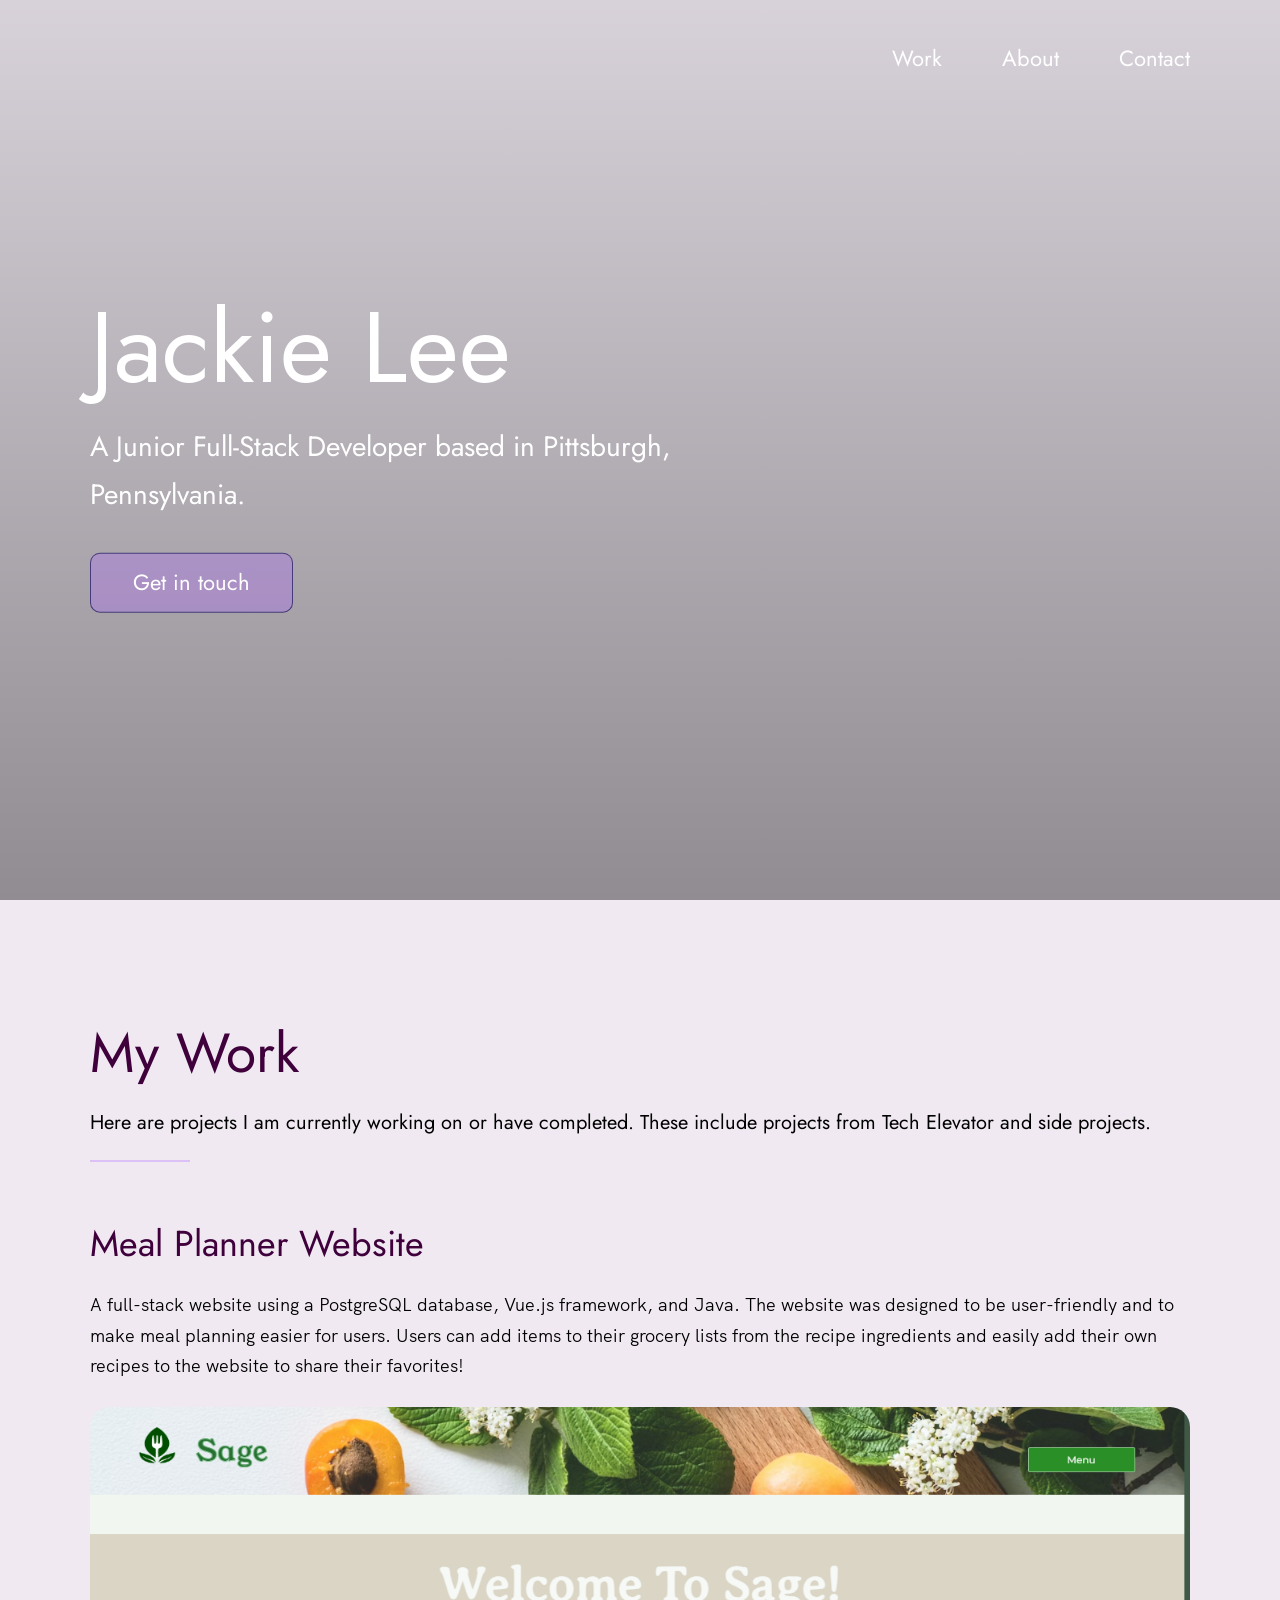
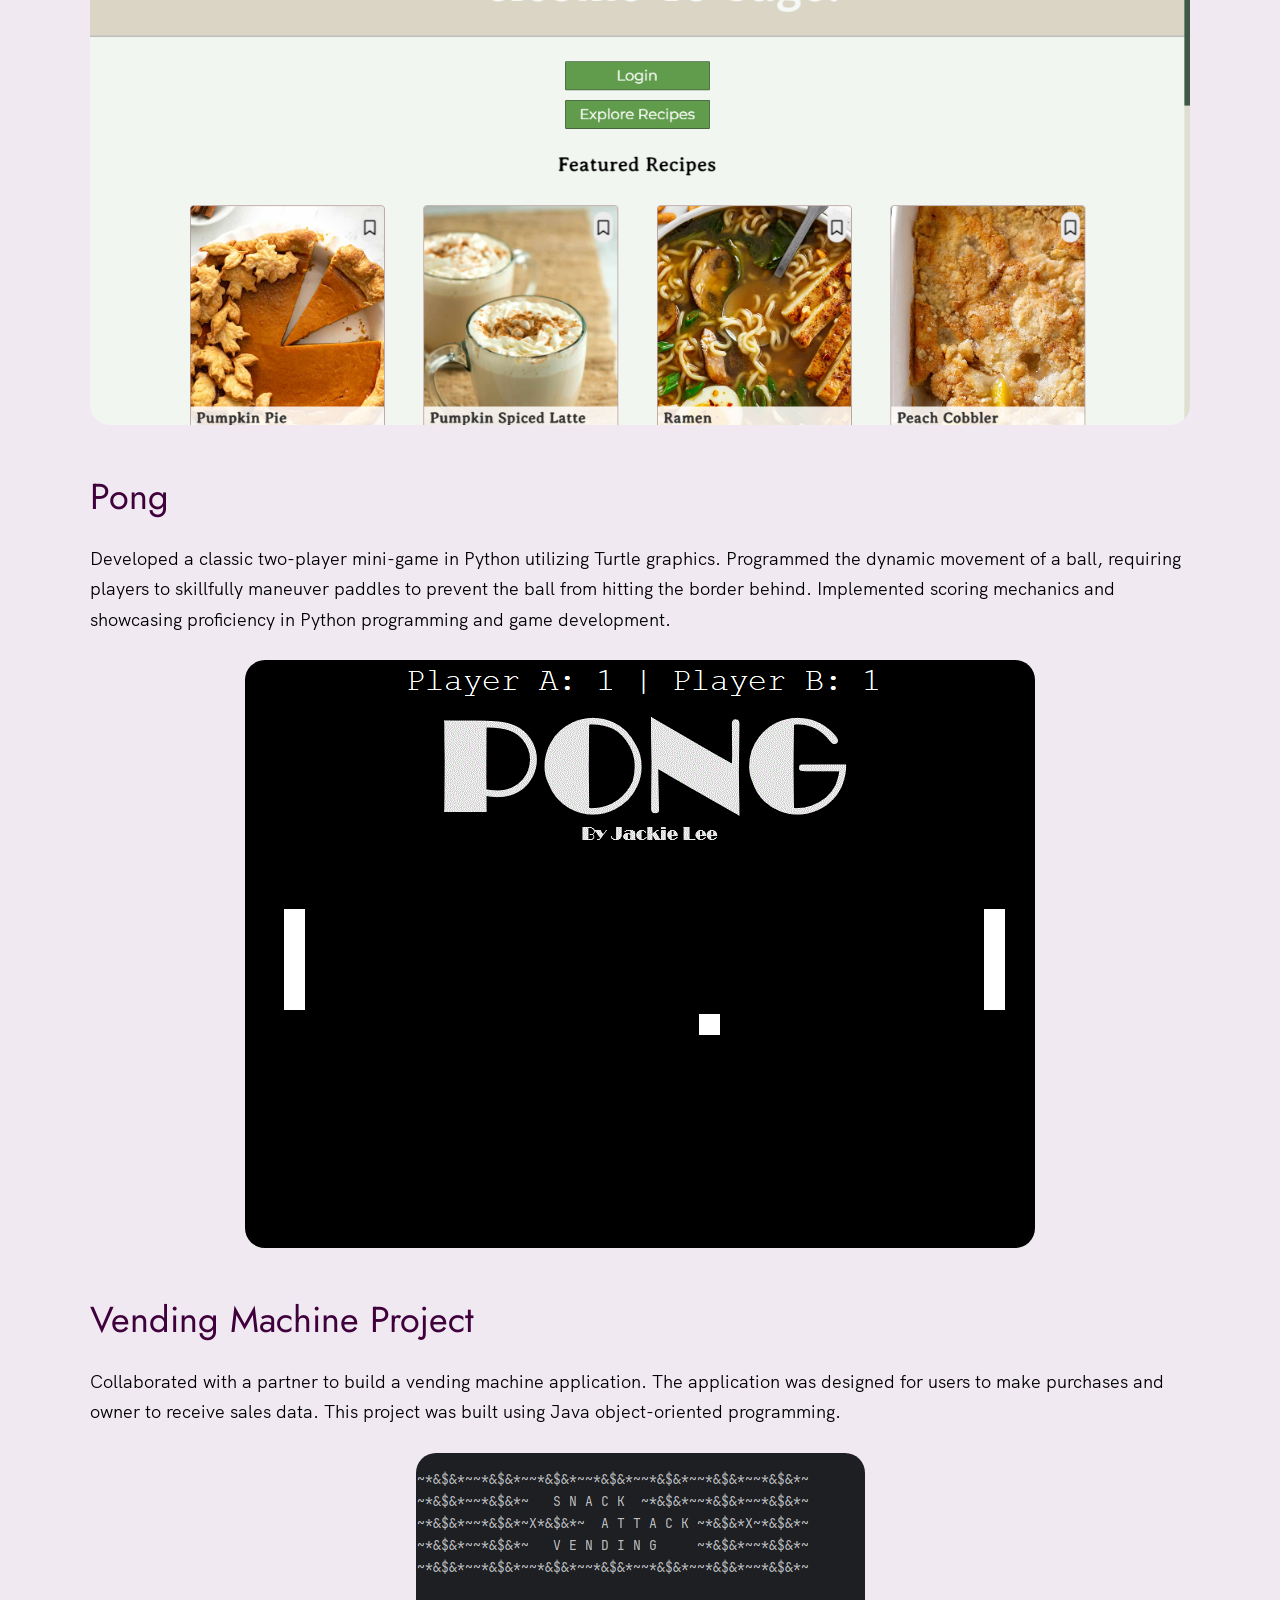
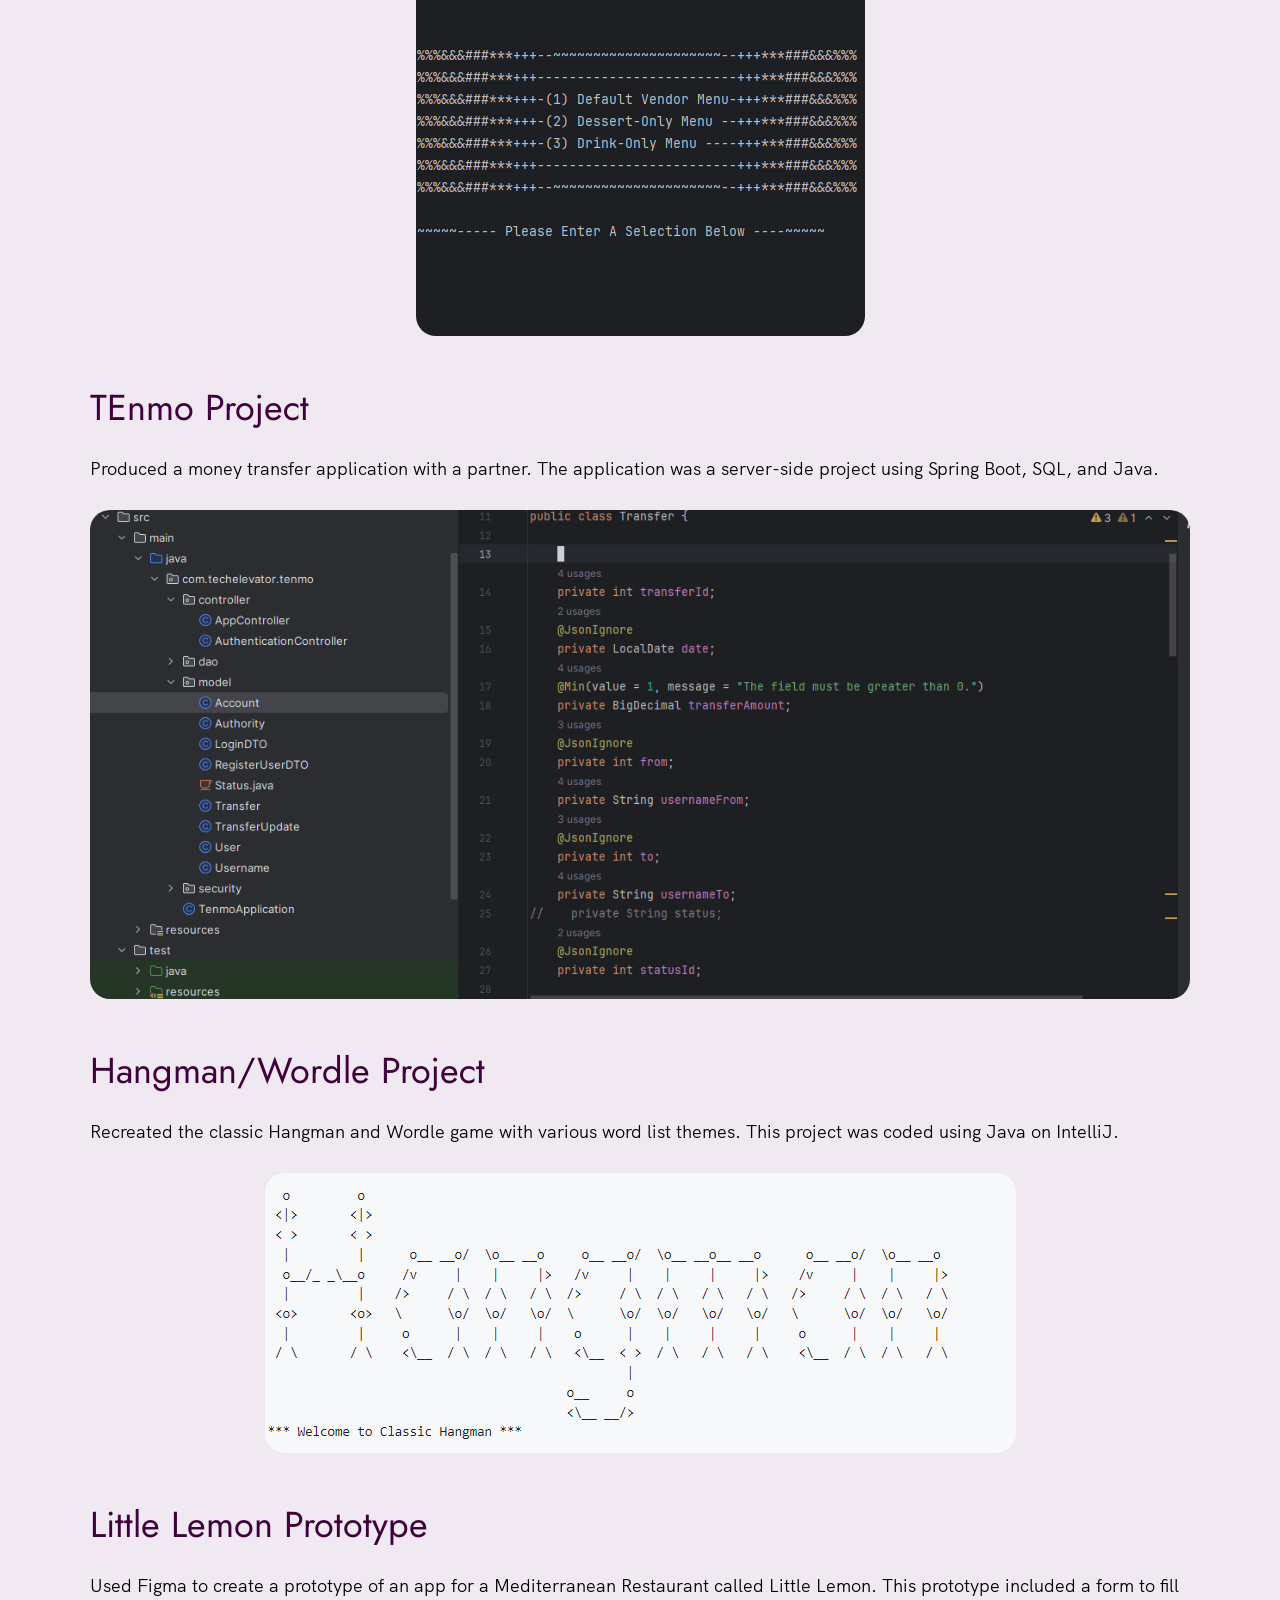
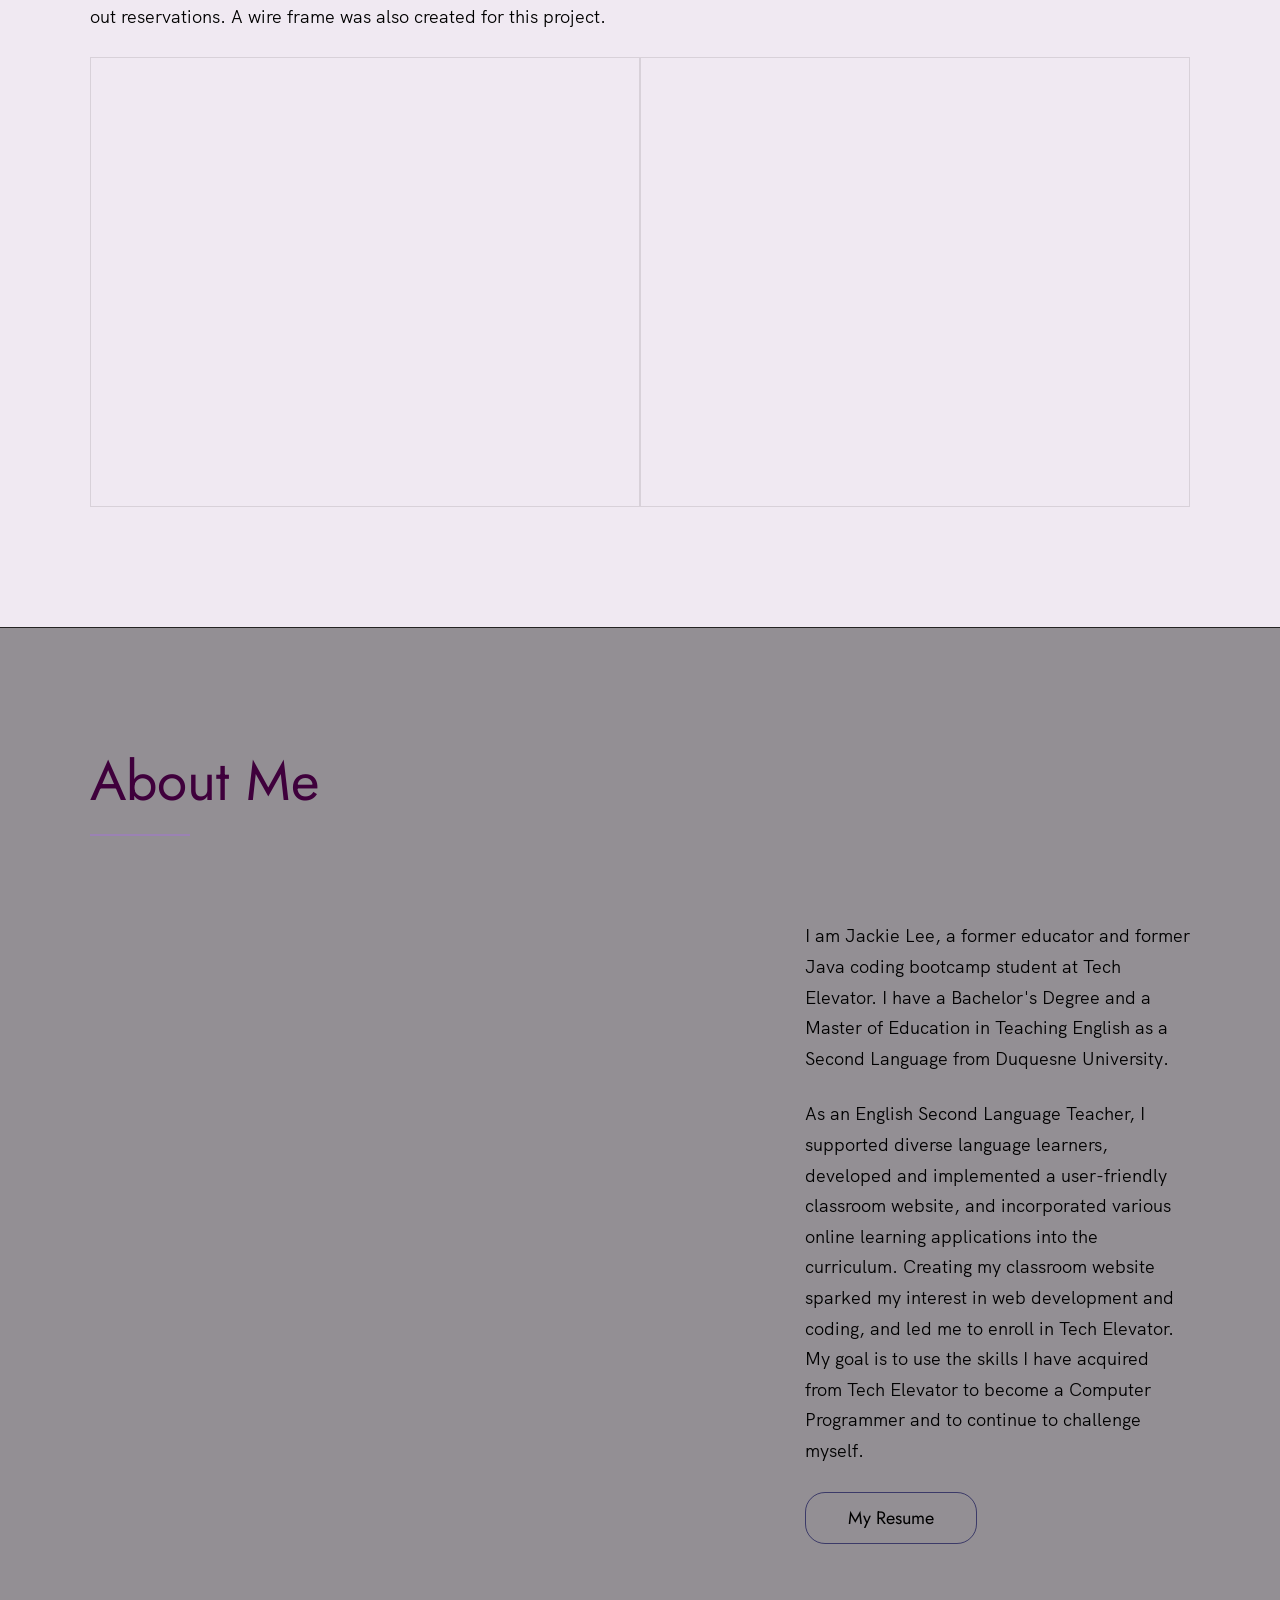
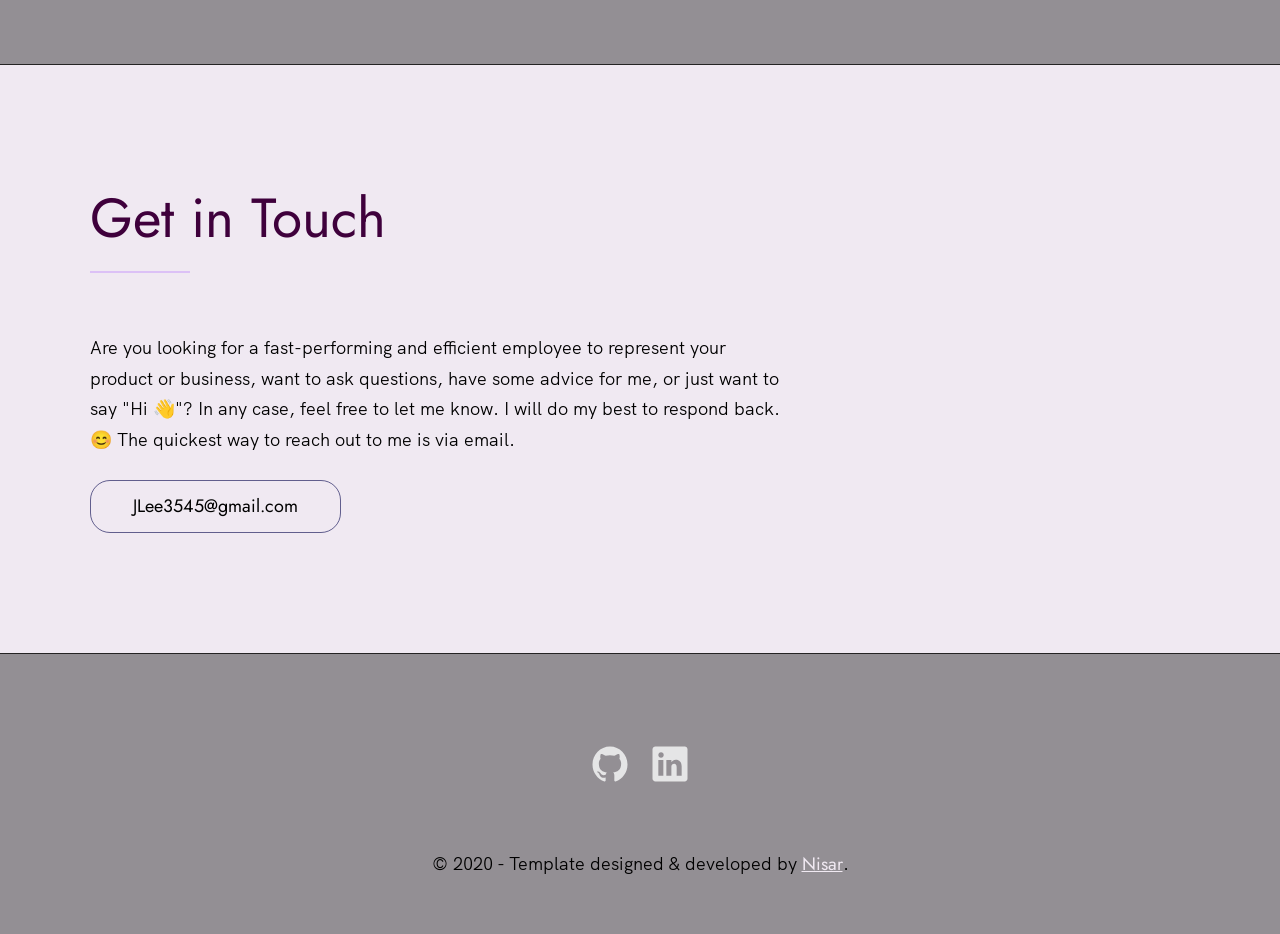
==== index.html @ 6a21248e "Pong" ====
<!DOCTYPE html>
<html lang="en">

<head>
  <meta charset="UTF-8" />
  <meta name="viewport" content="width=device-width, initial-scale=1.0" />
  <meta property="og:image"
    content="https://sdk.bitmoji.com/render/panel/e0c8b93f-c246-46e8-9db2-ec0cb01ec9eb-ed27c6a7-41d5-4418-a13e-ba83b38f0234-v1.png?transparent=1&palette=1">
  <link rel="shortcut icon" type="image/png" href="./images/Initials.png" />

  <!-- Put your site title here -->
  <title>
    Jackie Lee | A Junior Full-Stack Developer based in Pittsburgh, Pennsylvania.
  </title>

  <meta name="description" content="A Junior Full-Stack Developer based in Pittsburgh, Pennsylvania.">
  <!-- Add some coding keywords below, Ex: (React, CSS etc) -->
  <meta name="keywords"
    content="Jackie Lee, portfolio, Java, JavaScript, HTML, Vue.js, Pittsburgh, developer, computer, technology" />
  <link rel="stylesheet" href="index.css" />
</head>

<body>

  <!-- ***** Header ***** -->

  <header class="header" role="banner" id="top">
    <div class="row">
      <nav class="nav" role="navigation">
        <ul class="nav__items">
          <li class="nav__item"><a href="#work" class="nav__link">Work</a></li>
          <li class="nav__item"><a href="#about" class="nav__link">About</a></li>
          <li class="nav__item"><a href="#contact" class="nav__link">Contact</a></li>
        </ul>
      </nav>
    </div>
    <div class="header__text-box row">
      <div class="header__text">
        <div id="header_title">
          <h1 class="heading-primary">
            <!-- Replace the following name with your name -->
            <span class="fade-in-text">Jackie Lee</span>
          </h1>
          <!-- Put a small paragraph about yourself -->
          <p class="fade-in-text">A Junior Full-Stack Developer based in Pittsburgh, Pennsylvania.</p>
        </div>
        <a href="#contact" class="btn btn--pink">Get in touch</a>
      </div>
    </div>
  </header>

  <main role="main">

    <!-- ***** Work ***** -->

    <section class="work" id="work">
      <div class="row">
        <h2>My Work
          <p>
            Here are projects I am currently working on or have completed. These include projects from Tech
            Elevator and side projects.
          </p>
        </h2>
        <div class="work__boxes">

          <!-- Each div with the work__box class is a project. -->

          <div class="work__box" id="meal-planner">
            <div class="work__text">
              <h3>Meal Planner Website</h3>
              <p>
                A full-stack website using a PostgreSQL database, Vue.js framework, and Java.
                The website was designed to be user-friendly and to make meal planning easier for users.
                Users can add items to their grocery lists from the recipe ingredients and easily add their
                own recipes to the website to share their favorites!
              </p>
              <!-- <div class="work__links">
                  <a href="#" class="link__text">
                    Visit Site <span>&rarr;</span>
                  </a>
                  <a href="#">
                    <img src="./images/github.svg" class="work__code" title="View Source Code" alt="GitHub">
                  </a>
                </div> -->

            </div>
            <div class="image-container">
              <div class="work__image-box" class="sage_photo">
                <img src="./images/Sage-1.png" class="sage_photo" alt="meal-planner project" />
              </div>
            </div>
          </div>
        </div>

        <div class="work__box" id="pong">
          <div class="work__text">
            <h3>Pong</h3>
            <p>
              Developed a classic two-player mini-game in Python utilizing Turtle graphics. Programmed the dynamic
              movement of a ball, requiring players to skillfully maneuver paddles to prevent the ball from hitting the
              border behind. Implemented scoring mechanics and showcasing proficiency in
              Python programming and game development.
            </p>

          </div>
          <div class="image-container">
            <div class="work__image-box" class="sage_photo">
              <img src="./images/pong-screenshot.png" class="sage_photo" alt="Pong" />
            </div>
          </div>
        </div>


        <div class="work__box" id="vending-machine">
          <div class="work__text">
            <h3>Vending Machine Project</h3>
            <p>
              Collaborated with a partner to build a vending machine application. The application was designed for users
              to make purchases and owner to receive sales data. This project was built using Java object-oriented
              programming. </p>

          </div>
          <div class="image-container">
            <div class="work__image-box" class="sage_photo">
              <img src="./images/vending-machine.png" class="work__image" alt="Vending Machine Project" />
            </div>
          </div>
        </div>

      <div class="work__box" id="TEnmo-Project">
        <div class="work__text">
          <h3>TEnmo Project</h3>
          <p>
            Produced a money transfer application with a partner. The application was a server-side project using Spring
            Boot, SQL, and Java.
          </p>
          <div class="image-container">

            <div class="work__image-box">
              <img src="./images/TEnmo.png" class="work__image" alt="TEnmo Project" />
            </div>
          </div>
        </div>
      </div>

      <div class="work__box" id="Hangman">
        <div class="work__text">
          <h3>Hangman/Wordle Project</h3>
          <p>
            Recreated the classic Hangman and Wordle game with various word list themes. This project was coded using
            Java on IntelliJ.
          </p>
          <div class="image-container">

            <div class="work__image-box">
              <img src="./images/Hangman.png" class="work__image" alt="Hangman Project" />
            </div>
          </div>
        </div>
      </div>

      <div class="work__box" id="little-lemon">
        <div class="work__text">
          <h3>Little Lemon Prototype</h3>
          <p>
            Used Figma to create a prototype of an app for a Mediterranean Restaurant called Little Lemon. This
            prototype included a form to fill out reservations. A wire frame was also created for this project.
          </p>
          <div class="image-container">

            <div class="work__image-box">
              <iframe style="border: 1px solid rgba(0, 0, 0, 0.1);" width="800" height="450"
                src="https://www.figma.com/embed?embed_host=share&url=https%3A%2F%2Fwww.figma.com%2Fproto%2FXcoGEf6WFFrHFJfqYhT3RG%2FLittle-Lemon-Prototype%3Ftype%3Ddesign%26node-id%3D1-36%26t%3D1AQSb3zK8yfDzzbp-1%26scaling%3Dmin-zoom%26page-id%3D0%253A1%26starting-point-node-id%3D1%253A36%26mode%3Ddesign"
                allowfullscreen></iframe>
              <iframe style="border: 1px solid rgba(0, 0, 0, 0.1);" width="800" height="450"
                src="https://www.figma.com/embed?embed_host=share&url=https%3A%2F%2Fwww.figma.com%2Ffile%2FfppY8NVSY1HSNuaTfMOYJF%2FLittle-Lemon-Wireframe%3Ftype%3Ddesign%26node-id%3D0%253A1%26mode%3Ddev"
                allowfullscreen></iframe>
            </div>
          </div>
        </div>
      </div>
      </div>
      </div>
    </div>

    </section>

    <!-- ***** About ***** -->

    <section class="about" id="about">
      <div class="row">
        <div class="section-heading">
          <h2>About Me</h2>
        </div>
        <div class="about__content">
          <div class="about__text">
            <!-- Replace the below paragraph with info about yourself -->
            <p>
              I am Jackie Lee, a former educator and former Java coding bootcamp student at Tech Elevator. I have a
              Bachelor's Degree and a Master of Education in Teaching English as a Second Language from Duquesne
              University.
            </p>
            <p>
              As an English Second Language Teacher, I supported diverse language
              learners, developed and implemented a user-friendly classroom website, and incorporated various online
              learning applications into the curriculum. Creating my classroom website sparked my interest in web
              development and coding, and led me to enroll in Tech Elevator. My goal is to use the skills I have
              acquired from Tech Elevator to become a Computer Programmer and to continue to challenge myself.
            </p>
            <!-- Provide a link to your resume -->
            <a href="https://drive.google.com/file/d/1g-aBGvWfGR3Fz4k0Tg0cVRWsr4prFJ1f/view?usp=sharing" class="btn">My
              Resume</a>
          </div>

          <div class="about__photo-container">
            <!-- Add a nice photo of yourself -->
            <img class="about__photo" src="./images/jackie.jpg" alt="" />
          </div>
        </div>
      </div>
    </section>
  </main>

  <!-- ***** Contact ***** -->

  <section class="contact" id="contact">
    <div class="row">
      <h2>Get in Touch</h2>
      <div class="contact__info">
        <p>
          Are you looking for a fast-performing and efficient employee to
          represent your product or business, want to ask questions, have some advice for me,
          or just want to say "Hi 👋"? In any case, feel free to let me know. I
          will do my best to respond back. 😊 The quickest way to reach out to
          me is via email.
        </p>
        <!-- Replace the email with yours -->
        <a href="mailto:jlee@gmail.com" class="btn">JLee3545@gmail.com</a>
      </div>
    </div>
  </section>

  <!-- ***** Footer ***** -->

  <footer role="contentinfo" class="footer">
    <div class="row">
      <!-- Update the links to point to your accounts -->
      <ul class="footer__social-links">
        <li class="footer__social-link-item">
          <a href="https://github.com/jlee3545/" title="Link to Github Profile">
            <img src="./images/github.svg" class="footer__social-image" alt="Github">
          </a>
        </li>
        <li class="footer__social-link-item">
          <a href="https://www.linkedin.com/in/ja-chi-jackie-lee">
            <img src="./images/linkedin.svg" title="Link to Linkedin Profile" class="footer__social-image"
              alt="Linkedin">
          </a>
        </li>
      </ul>

      <!-- If you give me some credit by keeping the below paragraph, will be huge for me 😊 Thanks. -->
      <p>
        &copy; 2020 - Template designed & developed by <a href="https://nisar.dev" class="link">Nisar</a>.
      </p>
      <div class="footer__github-buttons">

      </div>
    </div>
  </footer>

  <a href="#top" class="back-to-top" title="Back to Top">
    <img src="./images/arrow-up.svg" alt="Back to Top" class="back-to-top__image" />
  </a>
  <script src="./index.js"></script>
</body>

</html>
---- index.css ----
/* --------------------------------------- */
/* ----- Basic Setup ----- */
/* --------------------------------------- */

@font-face {
    font-family: 'Hk Grotesk';
    font-style: normal;
    font-weight: 400;
    src: url('./fonts/HKGrotesk-Regular.woff') format('woff');
}

@font-face {
    font-family: 'Jost';
    font-style: normal;
    font-weight: 400;
    src: url('./fonts/Jost-Regular.ttf') format('woff');
}

* {
    margin: 0;
    padding: 0;
    box-sizing: inherit;
}

:root {
    --font-size-small: 1.8rem;
    --font-size-normal: 2.2rem;
    --font-size-medium: 2.8rem;
    --font-size-medium-1: 3.6rem;
    --font-size-large: 5.5rem;
    --font-size-huge: 7.5rem;
    --font-stack: 'Hk Grotesk', sans-serif;

    --line-height-normal: 1.7;
    --line-height-small: 1.2;

    --black: #000;
    --pink: #ff3258;
    --white: #f0e9f2;
    --white-1: #e5e5e6da;
    --purple: rgba(172, 100, 255, 0.301);
    --blue: rgba(0, 0, 75, 0.596);
    --darkPurple:  rgb(63, 0, 60);


    --container-max-width: 1180px;
    --container-normal-width: 800px;
    --container-medium-width: 700px;
    --container-small-width: 500px;

    --gutter-huge: 12rem;
    --gutter-medium: 6rem;
    --gutter-normal: 3rem;
    --gutter-small-1: 2.5rem;
    --gutter-small: 2rem;

    --border-light: 1px solid rgb(36, 35, 35);
}

html {
    font-size: 62.5%; /* (16/10)*100 = 62.5% => 1rem = 10px */
    box-sizing: border-box;
    scroll-behavior: smooth;
}

@media(max-width: 1000px) {
    html {
        font-size: 52%;
    }
}

body {
    font-size: var(--font-size-small);
    font-family: var(--font-stack);
    font-weight: 400;
    color: var(--black-1);
    line-height: var(--line-height-normal);
    background: var(--white);
    overflow-x: hidden;
}

.row {
    max-width: var(--container-max-width);
    margin: 0 auto;
}

@media(max-width: 1340px) {
    .row {
        max-width: 1100px;
    }
}

@media(max-width: 1240px) {
    .row {
        padding: 0 var(--gutter-medium);
    }
}

@media(max-width: 600px) {
    .row {
        padding: 0 var(--gutter-normal);
    }

}

@media(max-width: 600px) {
    .row {
        padding: 0 var(--gutter-small);
    }
}

section {
    padding: var(--gutter-huge) 0;
    border-bottom: var(--border-light);
}

img {
    object-fit: contain;
    max-width: 100%;
    border:#000;
    border-width: 2rem;
}

/* --------------------------------------- */
/* ----- Headlines and Paragraphs ----- */
/* --------------------------------------- */

h1,
h2,
h3 {
    font-family: 'Jost', sans-serif;
    font-weight: 400;
    line-height: var(--line-height-small);
    color: var(--darkPurple);
}

.heading-primary.fade-in-text {
    font-family: Arial;
    font-size: 150px;
    animation: fadeIn 5s;
  } {
    line-height: 1;
    font-size: var(--font-size-huge);
    font-weight: 400;
}

@media(max-width: 900px) {
    .heading-primary {
        font-size: 6.5rem;
    }
}

h2 {
    font-size: var(--font-size-large);
    margin-bottom: var(--gutter-medium);
}

h2::after {
    content: '';
    display: block;
    height: 2px;
    width: 10rem;
    background: var(--purple);
    margin: var(--gutter-small) 0;
}

h3 {
    font-size: var(--font-size-medium-1);
    margin-bottom: var(--gutter-small);
}

@media(max-width: 500px) {
    .heading-primary {
        font-size: var(--font-size-large);
    }

    h2 {
        font-size: var(--font-size-medium-1);
    }

    h3 {
        font-size: var(--font-size-medium);
    }

    img{
        margin-left:0px;
    }
}

p {
    margin: var(--gutter-small-1) 0;
}

@media(max-width: 900px) {
    p {
        max-width: var(--container-small-width);
    }
}



/* --------------------------------------- */
/* ----- Buttons and Links ----- */
/* --------------------------------------- */

a {
    color: var(--white);
    font-weight: 400;
    font-family: 'Jost', sans-serif;
    transition: all .2s;
    outline: 2px solid transparent;
}

::-moz-focus-inner {
    border: 0;
}

button:focus,
a:focus {
    outline: 2px solid var(--blue);
}

body:not(.user-is-tabbing) button:focus,
body:not(.user-is-tabbing) a:focus {
    outline: none;
}

.link:hover {
    color: var(--purple);
}

.btn {
    position: relative;
    display: inline-block;
    padding: 1rem 4.2rem;
    text-decoration: none;
    color: inherit;
    border: 1px solid  var(--blue);
    font-weight: 400;
    border-radius: 2rem;

}

.btn:focus {
    outline: none;
}

.btn::after {
    content: '';
    display: block;
    position: absolute;
    top: 0;
    left: 0;
    right: 100%;
    background: var(--purple);
    height: 100%;
    z-index: -1;
    transition: all 0.2s cubic-bezier(1, 0.68, 0.16, 0.9);
}

.btn:hover::after,
.btn:focus::after {
    right: 0;
    background: var(--purple);
    border-radius: 2rem;

}

.btn--pink {
    background: var(--purple);
    transition: all 0.2s;
    border-radius: 1rem;
}

.btn--pink::after {
    display: none;
}

.btn--pink:hover,
.btn--pink:focus {
    background: purple;
}

.link__text {
    position: relative;
    display: inline-block;
    padding: .6rem;
    color: inherit;
    text-decoration: none;
    border-bottom: 1px solid var(--purple);
}

.link__text::after {
    content: '';
    display: block;
    position: absolute;
    top: 0;
    left: 0;
    right: 100%;
    background: var(--white);
    height: 100%;
    z-index: -1;
    transition: all 0.2s cubic-bezier(1, 0.68, 0.16, 0.9);
}

.link__text:focus {
    outline: none;
}

.link__text:hover::after,
.link__text:focus:after {
    right: 0;
    background: var(--purple);
}

.link__text span {
    padding-left: 1rem;
    font-family: sans-serif;
}

/* ----- Back to Top ----- */

.back-to-top {
    position: fixed;
    bottom: 4rem;
    right: 4rem;
    display: flex;
    justify-content: center;
    align-items: center;
    height: 5.5rem;
    width: 5.5rem;
    background-color: var(--purple);
    border-radius: 50%;
    z-index: 10;
    visibility: hidden;
    transition: all .4s;
}

.back-to-top__image {
    height: 70%;
}

@media(max-width: 900px) {
    .back-to-top {
        right: 2rem;
    }
}

@media(max-width: 500px) {
    .back-to-top {
        right: 1rem;
    }
}

/* --------------------------------------- */
/* ----- Navigation ----- */
/* --------------------------------------- */

.nav {
    display: flex;
    justify-content: flex-end;
    padding: var(--gutter-normal) 0;
}

.nav__items {
    display: flex;
    list-style: none;
}

.nav__item:not(:last-child) {
    margin-right: var(--gutter-medium);
}

@media(max-width: 500px) {
    .nav {
        justify-content: center;
    }
}

@media(max-width: 400px) {
    .nav__item:not(:last-child) {
        margin-right: var(--gutter-normal);
    }
}

@media(max-width: 300px) {
    .nav {
        font-size: var(--font-size-small);
    }
}

.nav__link {
    position: relative;
    display: inline-block;
    padding: 1rem 0;
    text-decoration: none;
    color: white;
    transition: all .2s;
}

.nav__link::after {
    content: '';
    position: absolute;
    bottom: 0;
    left: 0;
    right: 100%;
    display: inline-block;
    height: 1rem;
    background: var(--white);
    transition: all 0.25s cubic-bezier(1, 0.68, 0.16, 0.9);
}

.nav__link:hover {
    color: var(--purple);
}

.nav__link:hover::after {
    right: 0;
    height: 2px;
    background: var(--purple);
}

/* --------------------------------------- */
/* ----- Header ----- */
/* --------------------------------------- */

.header {
    background: linear-gradient(rgba(0,0,0, .1), rgba(0,0,0, .4)), 
        url('./images/auroran-lights.jpg');
    height: 100vh;
    background-size: cover;
    background-position: center;
    background-attachment: fixed;
    font-size: var(--font-size-normal);
}

.header__text {
    position: absolute;
    top: 50%;
    transform: translateY(-50%);
    color: white;
}

#header_title span{
    color:white;
    opacity: 100%;
}



.header__text p {
    margin: 1.5rem 0 3.5rem;
    max-width: var(--container-medium-width);
    font-family: 'Jost', sans-serif;
    font-size: var(--font-size-medium);
}

h2 p{
    font-size: 2rem;
    color:var(--black)
}
@media(max-width: 500px) {
    .header {
        text-align: center;
    }

    .header__text p {
        transform: scale(.8);
    }
}

/* --------------------------------------- */
/* ----- Work ----- */
/* --------------------------------------- */

.work__box div {
    /* display: flex;
    align-items: center; */
    width: 100%;
}

@media(max-width: 900px) {
    .work__box {
        align-items: initial;
        flex-direction: column-reverse;
    }
}

.work__box:not(:last-child) {
    margin-bottom: 5rem;
}

@media(max-width: 500px) {
    .work__box:not(:last-child) {
        margin-bottom: 20rem;
    }
}

.work__links {
    display: flex;
    align-items: center;
    margin-bottom: 1rem;
}

.work__text {
    flex: 0 0;
}

.work__text p{
    width: 100%;
}


.work__list {
    /* list-style-type: square; */
    list-style-position: inside;
    margin-bottom: var(--gutter-normal);
}

.work__code {
    display: block;
    height: 3rem;
    margin-left: var(--gutter-normal);
    transition: all .3s;
}

.work__code:hover {
    transform: scale(1.2);
}

.work__image-box {
    margin:2rem;
    display: flex;
    justify-content: center;
    margin-left:0px;
}

.work__image-box img{
    border-radius: 2rem;
    margin: 0px;
    margin-left:0px;
}

@media(min-width: 901px) {
    .work__image-box {
        flex: 1;
        margin: 0 0 0 0;
    }
}

@media(max-width: 900px) {
    .work__code {
        height: 4rem;
    }
}

/* --------------------------------------- */
/* ----- Clients ----- */
/* --------------------------------------- */

.client__logos {
    display: flex;
    justify-content: space-between;
    filter: invert(100%) grayscale(100%) opacity(.8);
}

.client__logo {
    height: 6.5rem;
    max-width: 18rem;
}

@media(max-width: 1240px) {
    .client__logos {
        overflow-x: scroll;
        padding: var(--gutter-normal);
    }

    .client__logo:not(:last-of-type) {
        margin-right: var(--gutter-medium);
    }
}

/* --------------------------------------- */
/* ----- About ----- */
/* --------------------------------------- */

.about{
    background-color: #00000063;;
}

.about__content {
    display: flex;
    flex-direction: row-reverse;
    align-items: center;
}

@media(max-width: 900px) {
    .about__content {
        flex-direction: column-reverse;
        align-items: initial;
    }
}

.about__photo-container {
    display: flex;
    margin-bottom: var(--gutter-normal);
    justify-content: center;
}

.about__photo{
    width:40rem;
    border-radius: 3rem;
}

.image_container{
    display: flex;
    justify-content: center;
    margin: none;
    padding: 0px;
}
.image_container img{
    width: auto;
}



@media(min-width: 901px) {
    .about__text {
        flex: 0 0 35%;
    }
    
    .about__photo-container {
        flex: 1;
        margin: 0 var(--gutter-huge) 0 0;
    }
}

/* --------------------------------------- */
/* ----- Contact ----- */
/* --------------------------------------- */

.contact__info {
    max-width: var(--container-medium-width);
}

/* --------------------------------------- */
/* ----- Footer ----- */
/* --------------------------------------- */

.footer {
    text-align: center;
    padding: var(--gutter-medium) 0 var(--gutter-normal);
    background-color: #00000063;
}

.footer__social-links {
    display: flex;
    justify-content: center;
    padding: var(--gutter-normal) 0;
    list-style: none;
}

.footer__social-link-item:not(:last-of-type) {
    margin-right: var(--gutter-small);
}

.footer__social-image {
    height: 4rem;
}

.footer__github-buttons {
    display: flex;
    justify-content: center;
}

.footer__github-buttons iframe {
    height: 2.5rem;
    width: 84px;
    transform: translateY(3px);
}

@media(max-width: 500px) {
    .footer {
        padding: var(--gutter-medium) 0;
    } 
}


#meal-planner{
    margin-bottom: 5rem;
}

.fade-in-text {
    font-size: 10rem;
    animation: fadeIn 5s;
  }
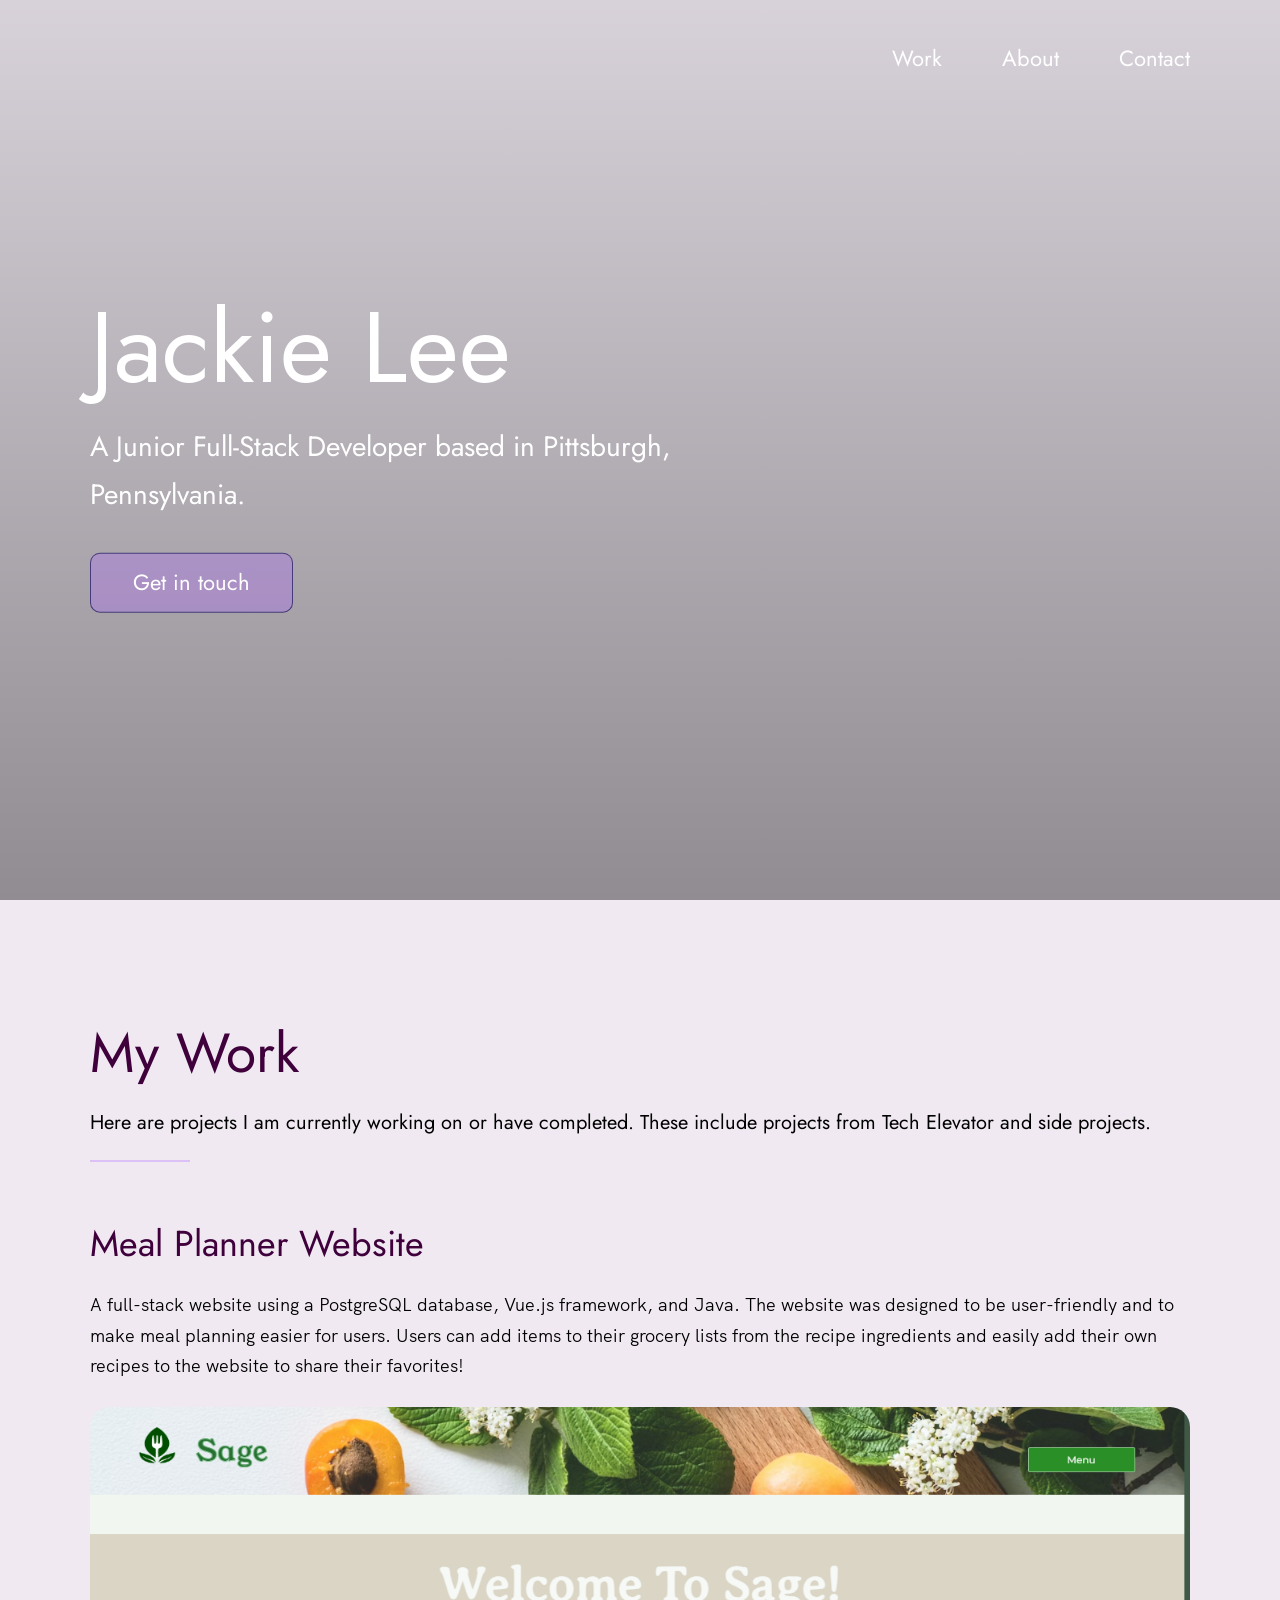
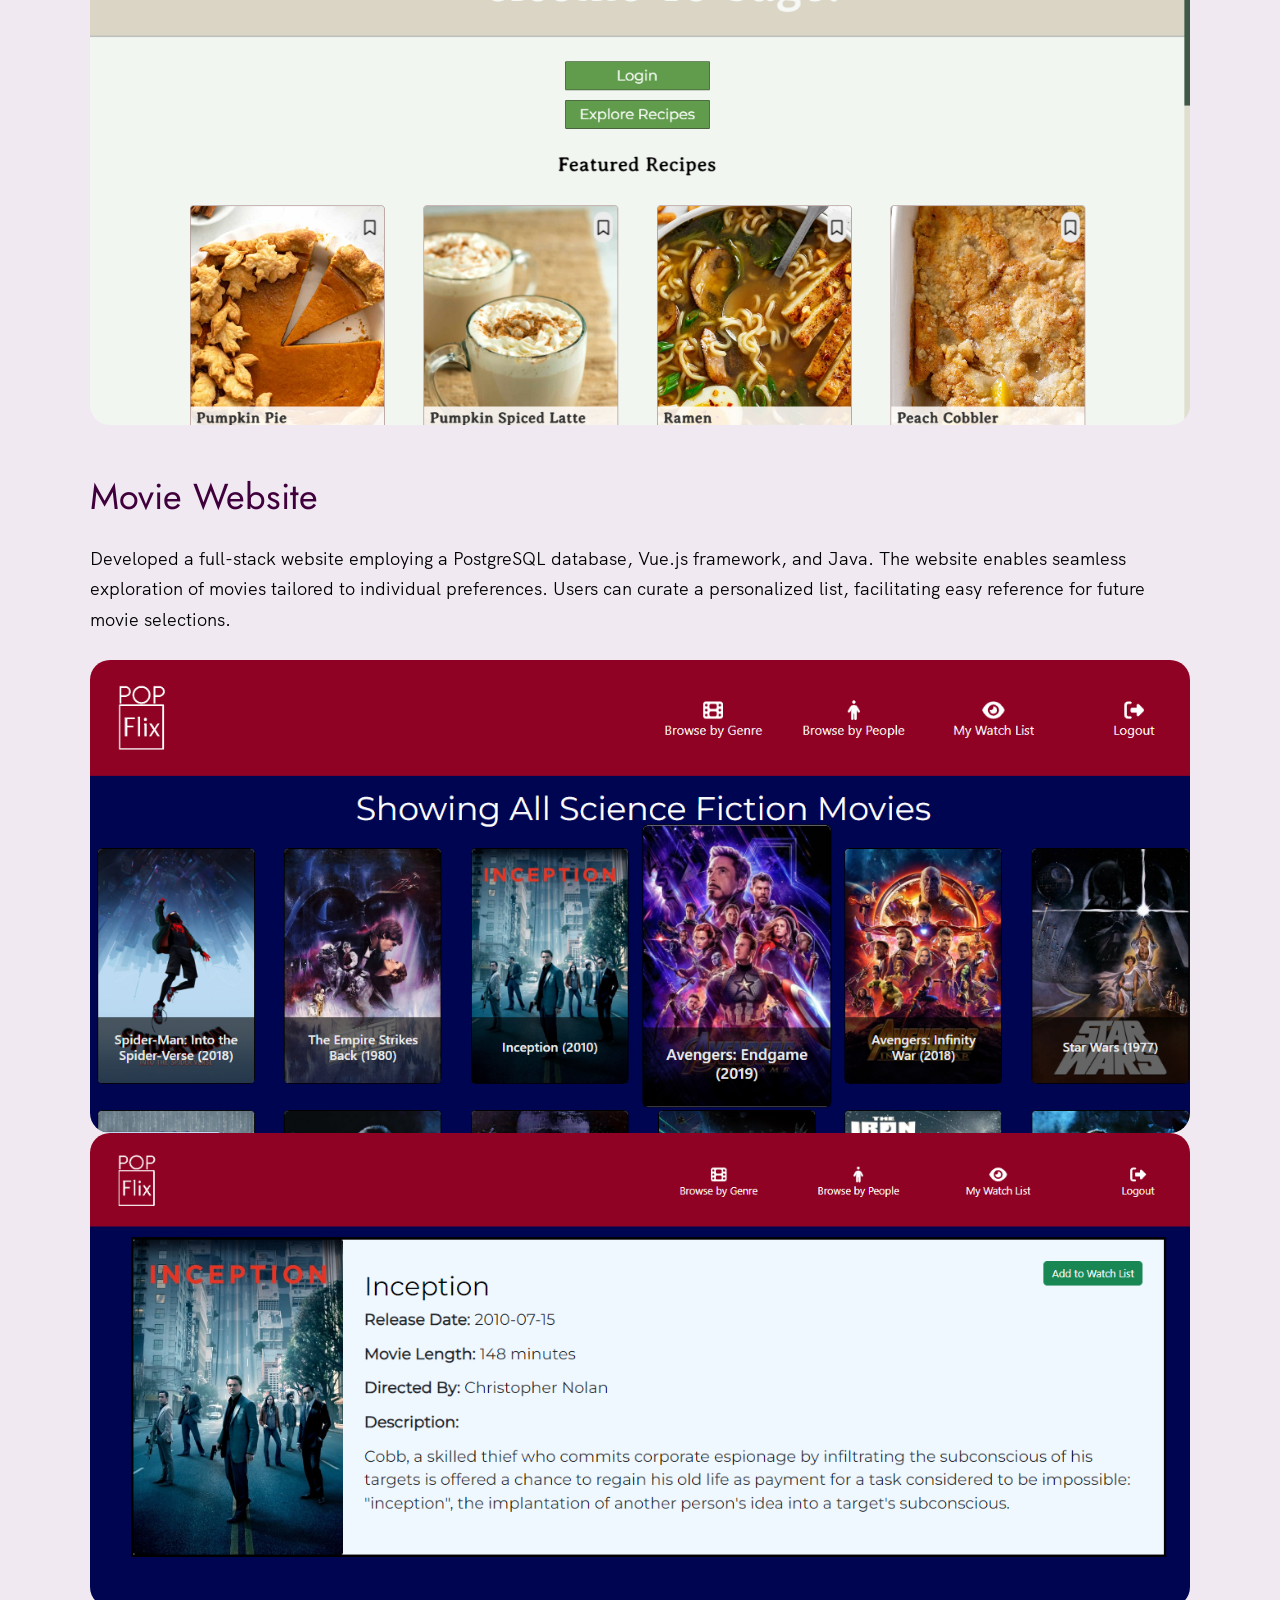
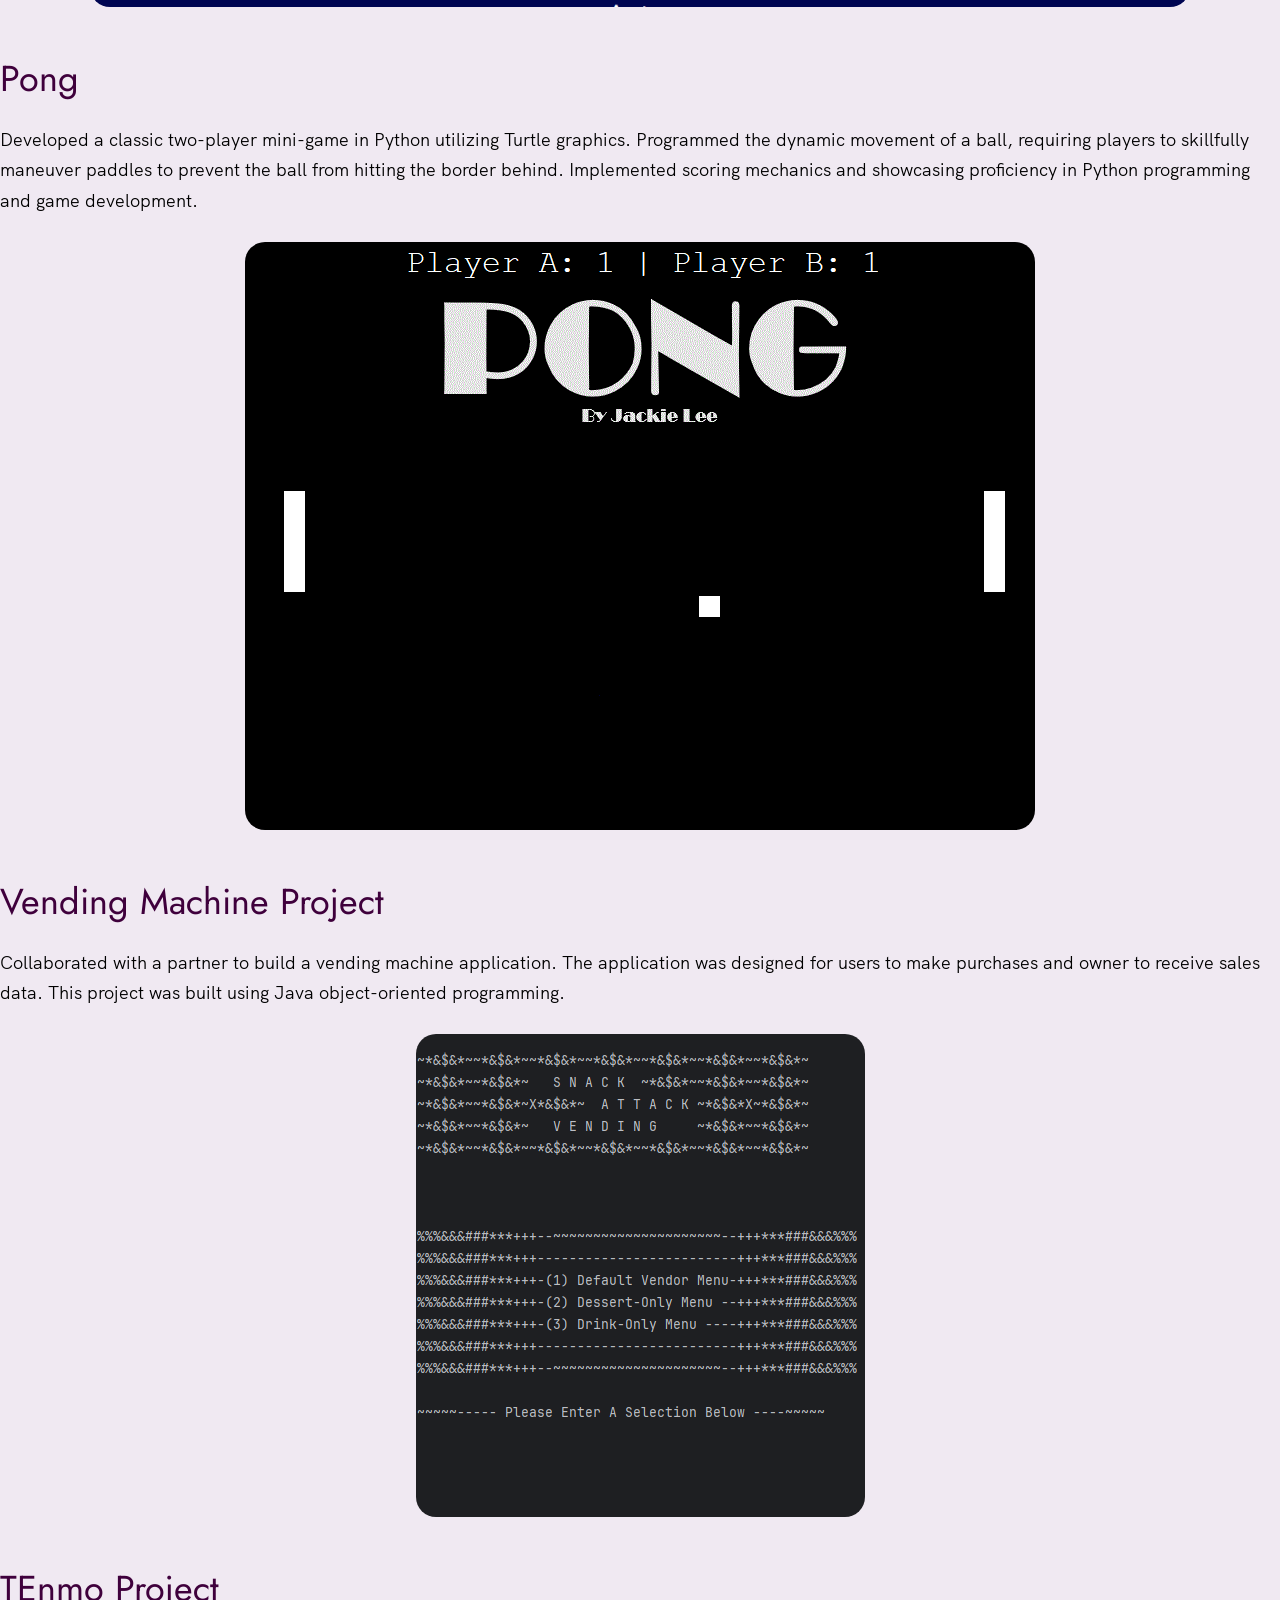
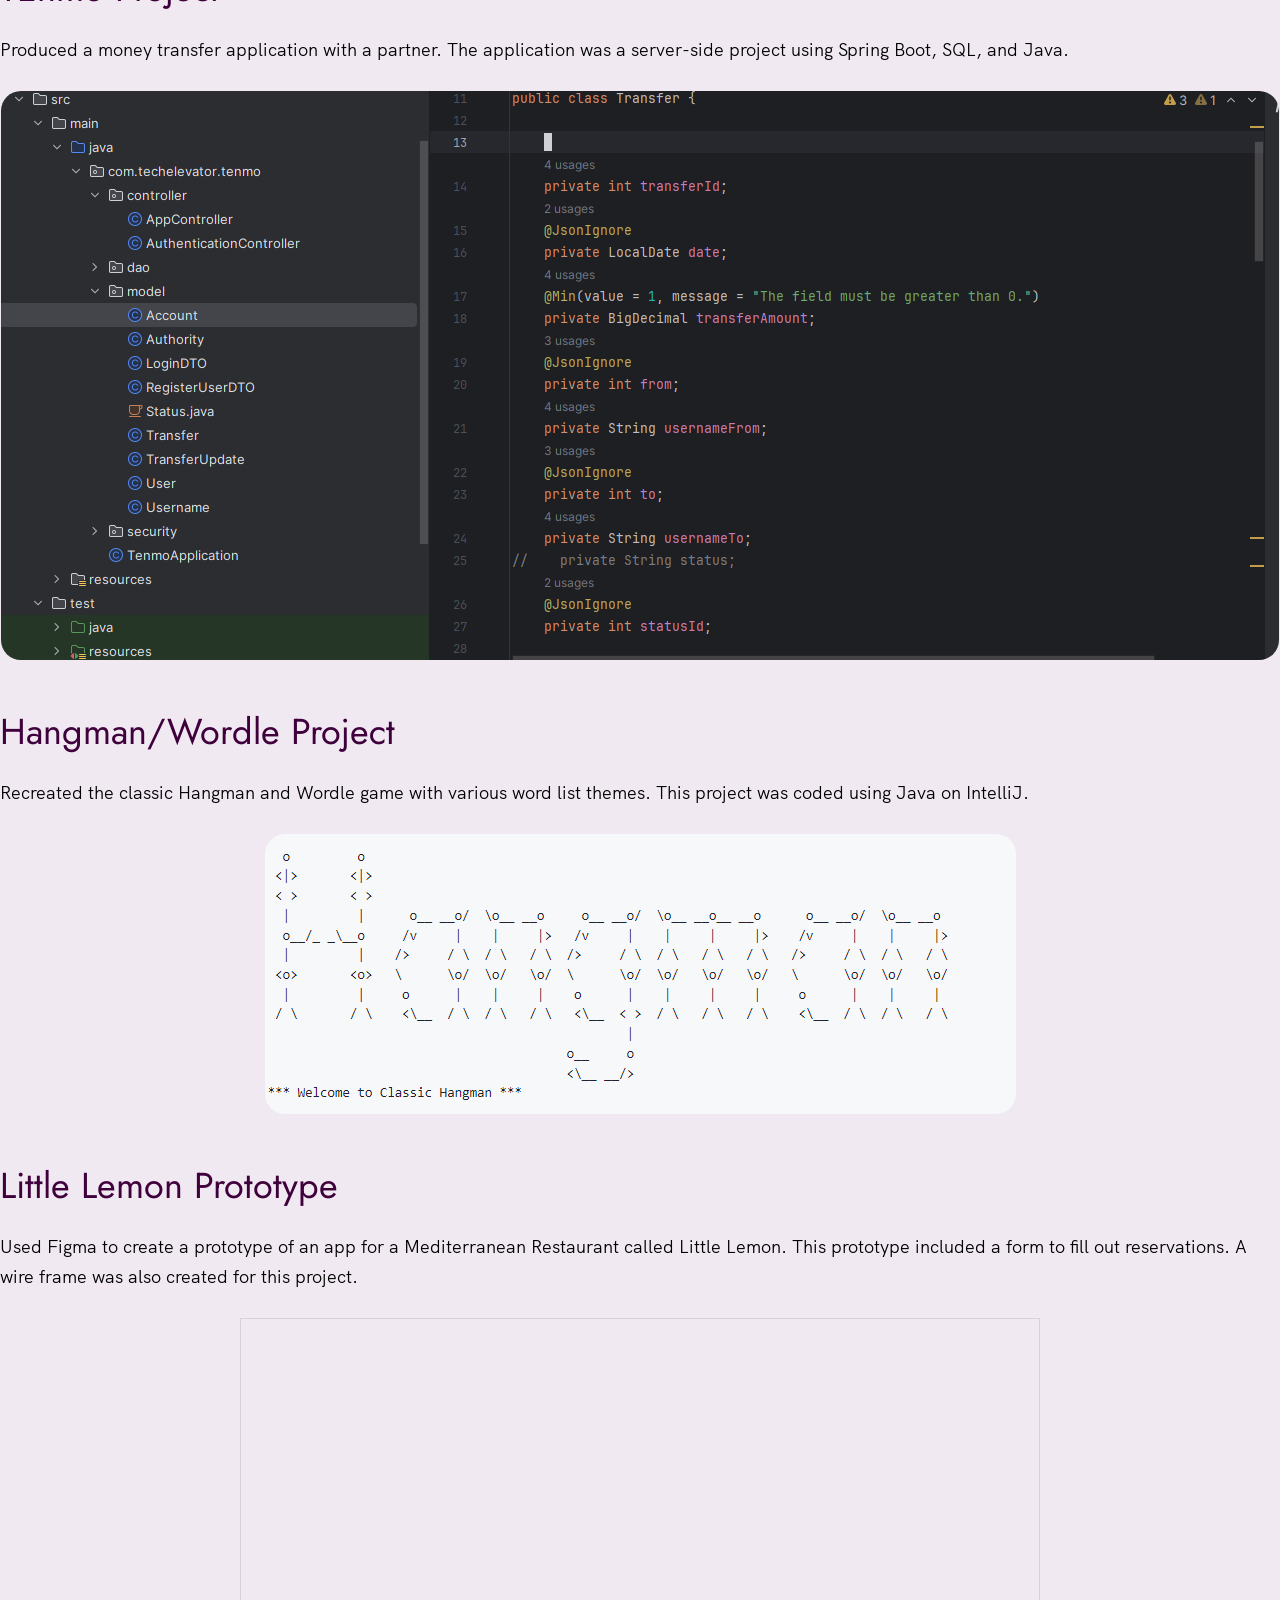
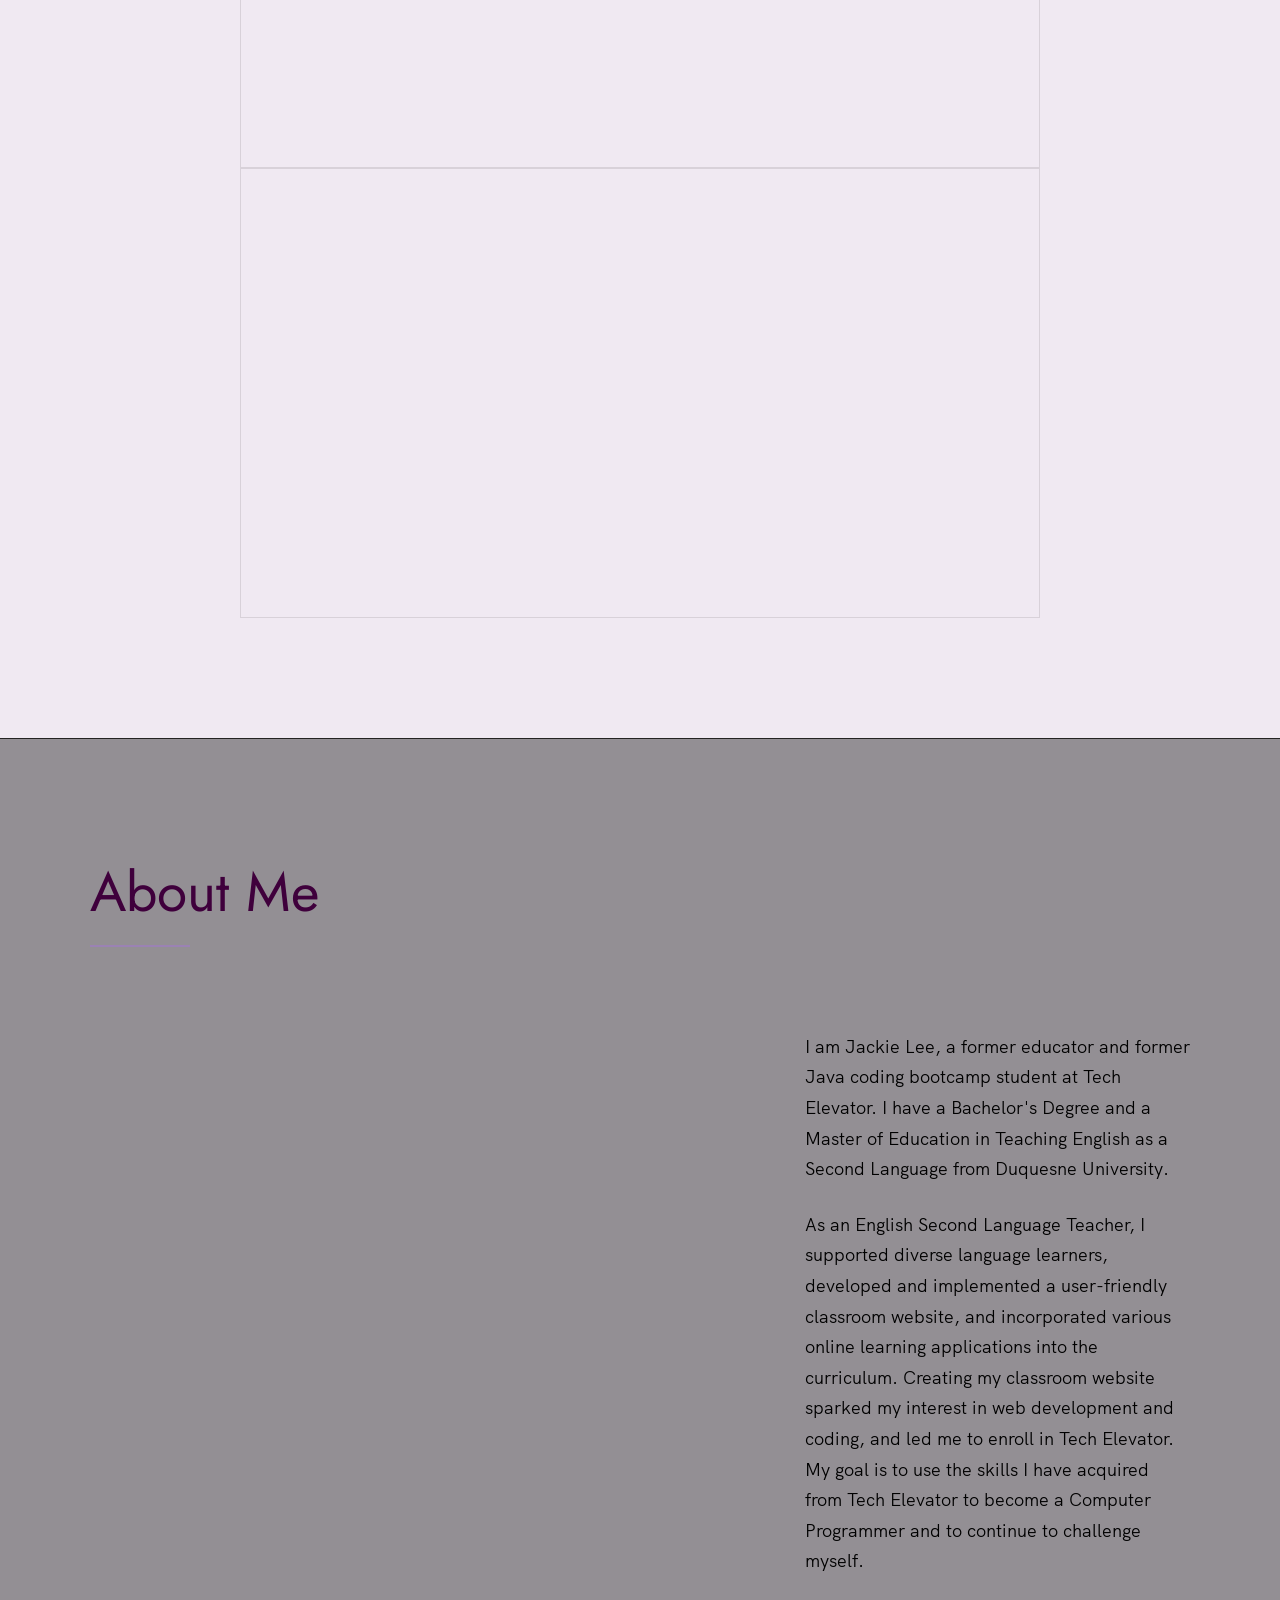
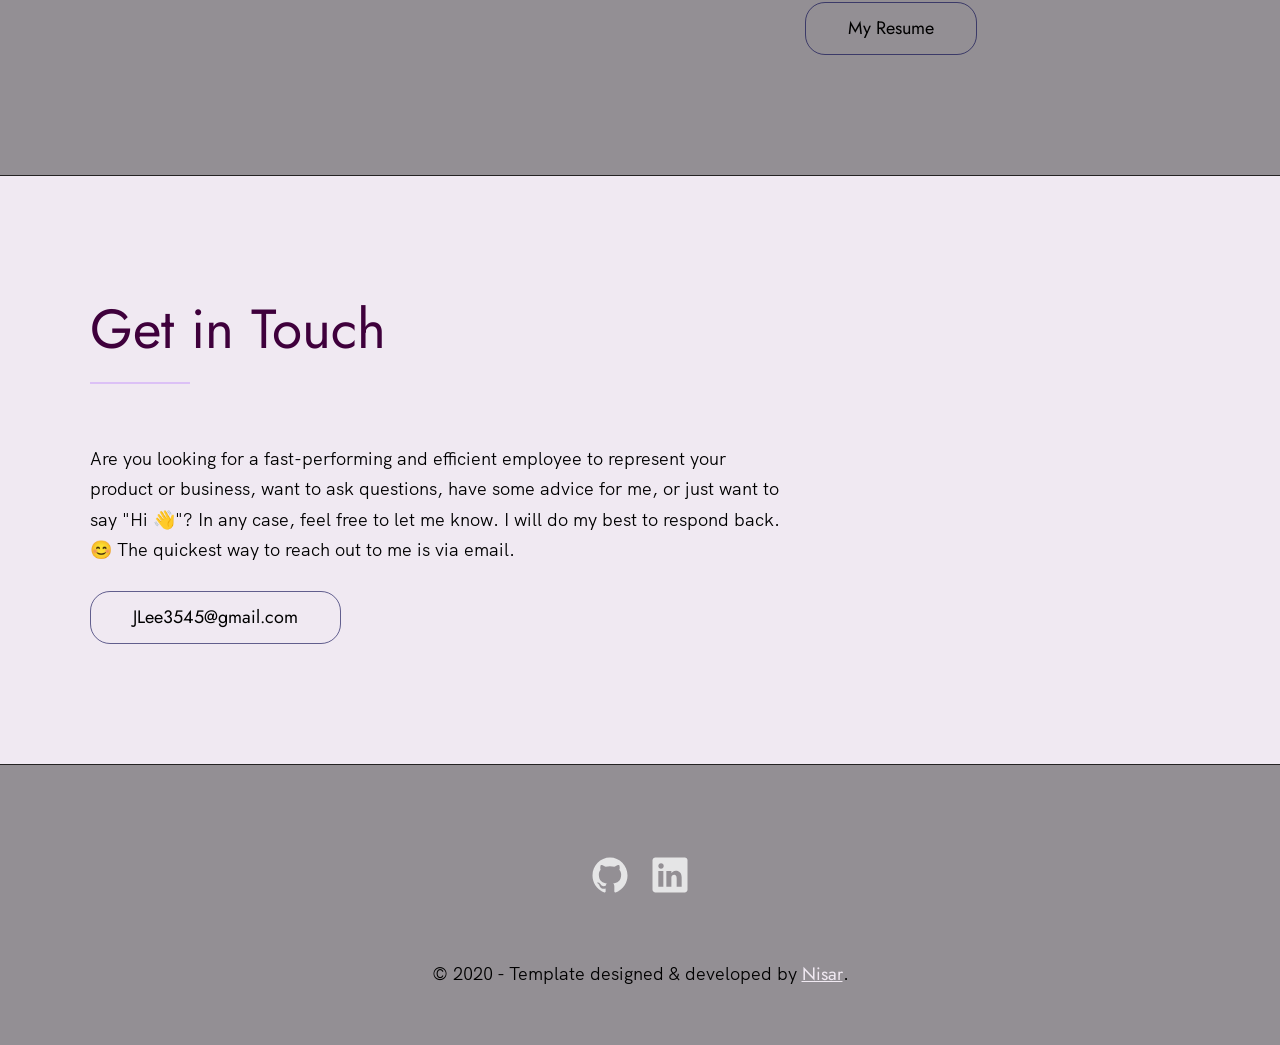
==== commit c5b62235: "Movie Website" ====
--- a/index.html
+++ b/index.html
@@ -92,6 +92,23 @@
           </div>
         </div>
 
+        <div class="work__box" id="meal-planner">
+          <div class="work__text">
+            <h3>Movie Website</h3>
+            <p>
+              Developed a full-stack website employing a PostgreSQL database, Vue.js framework, and Java. The website enables seamless exploration of movies tailored to individual preferences. Users can curate a personalized list, facilitating easy reference for future movie selections.
+            </p>
+
+          </div>
+          <div class="image-container">
+            <div class="work__image-box" class="sage_photo">
+              <img src="./images/Popflix.png" class="sage_photo" alt="movie-website" />
+              <img src="./images/movie-card.png" class="sage_photo" alt="movie-website" />
+            </div>
+          </div>
+        </div>
+      </div>
+
         <div class="work__box" id="pong">
           <div class="work__text">
             <h3>Pong</h3>
--- a/index.css
+++ b/index.css
@@ -533,6 +533,7 @@
     display: flex;
     justify-content: center;
     margin-left:0px;
+    flex-wrap: wrap;
 }
 
 .work__image-box img{
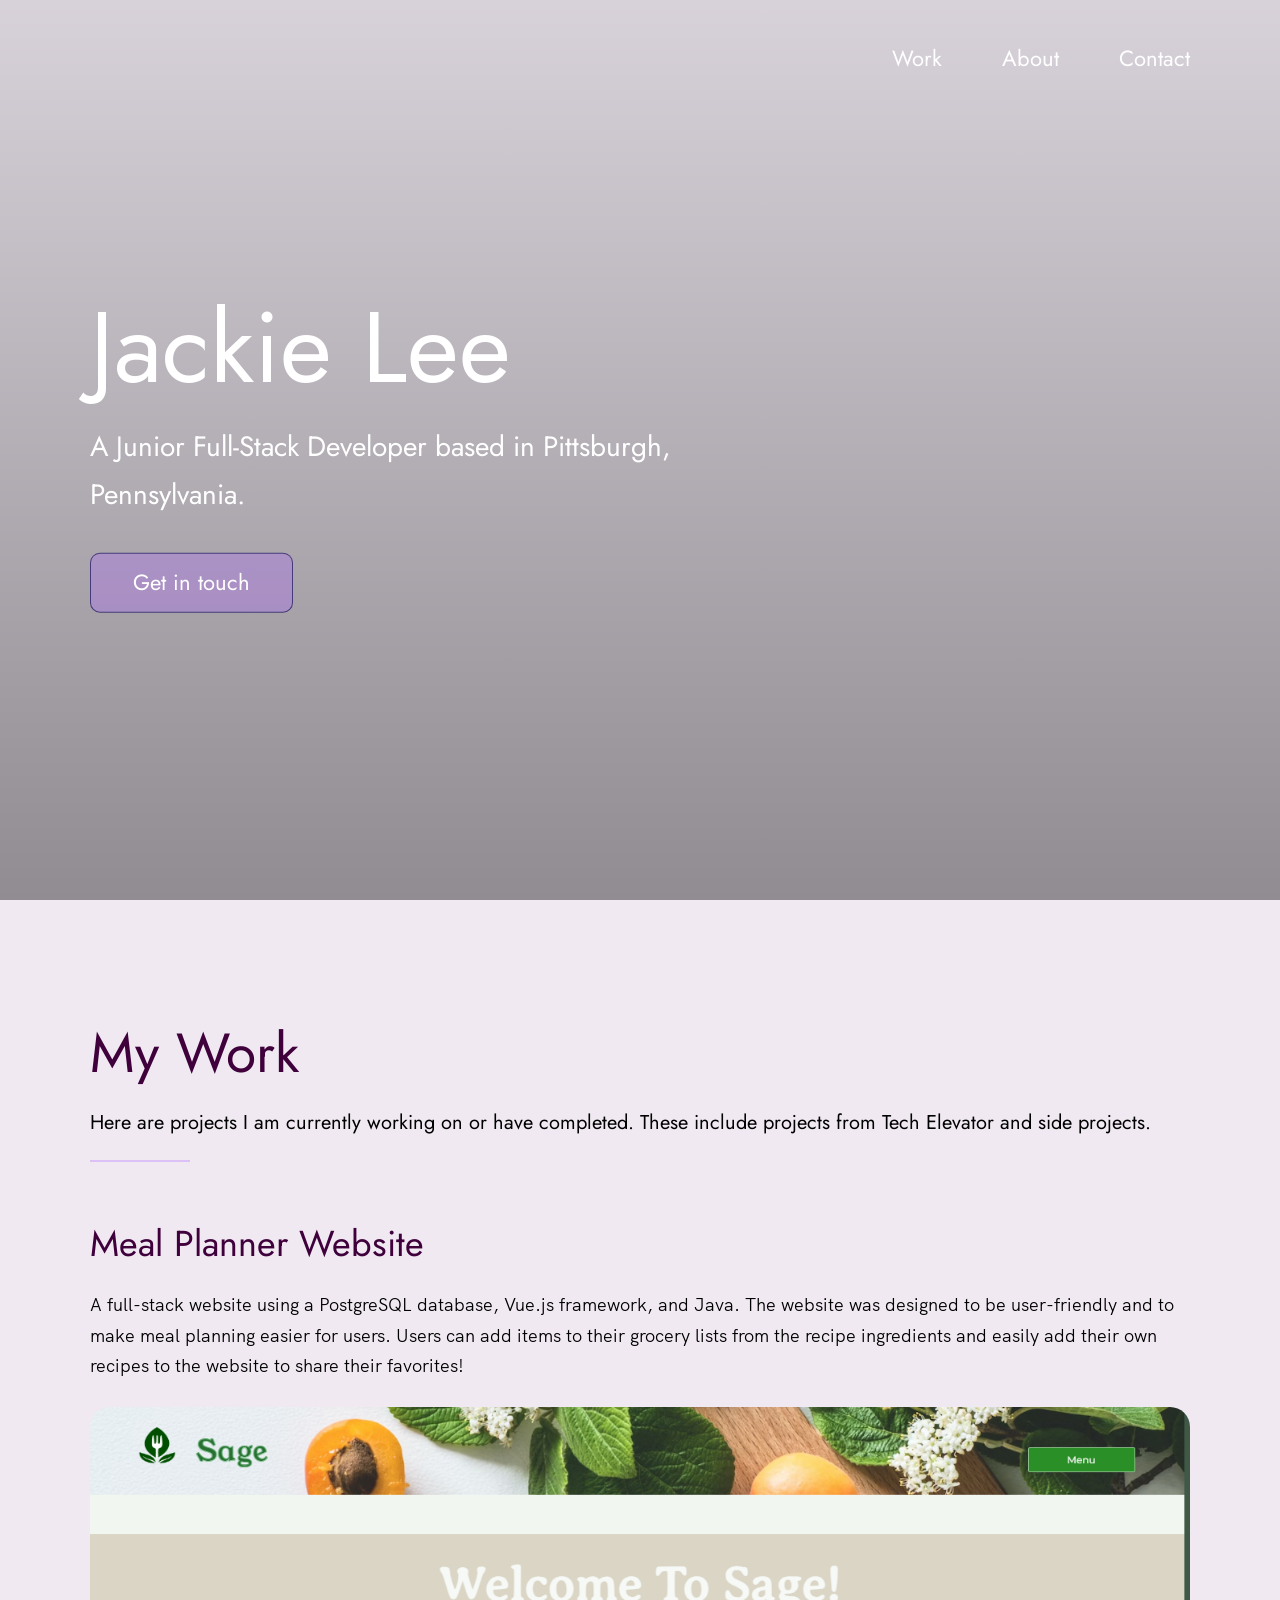
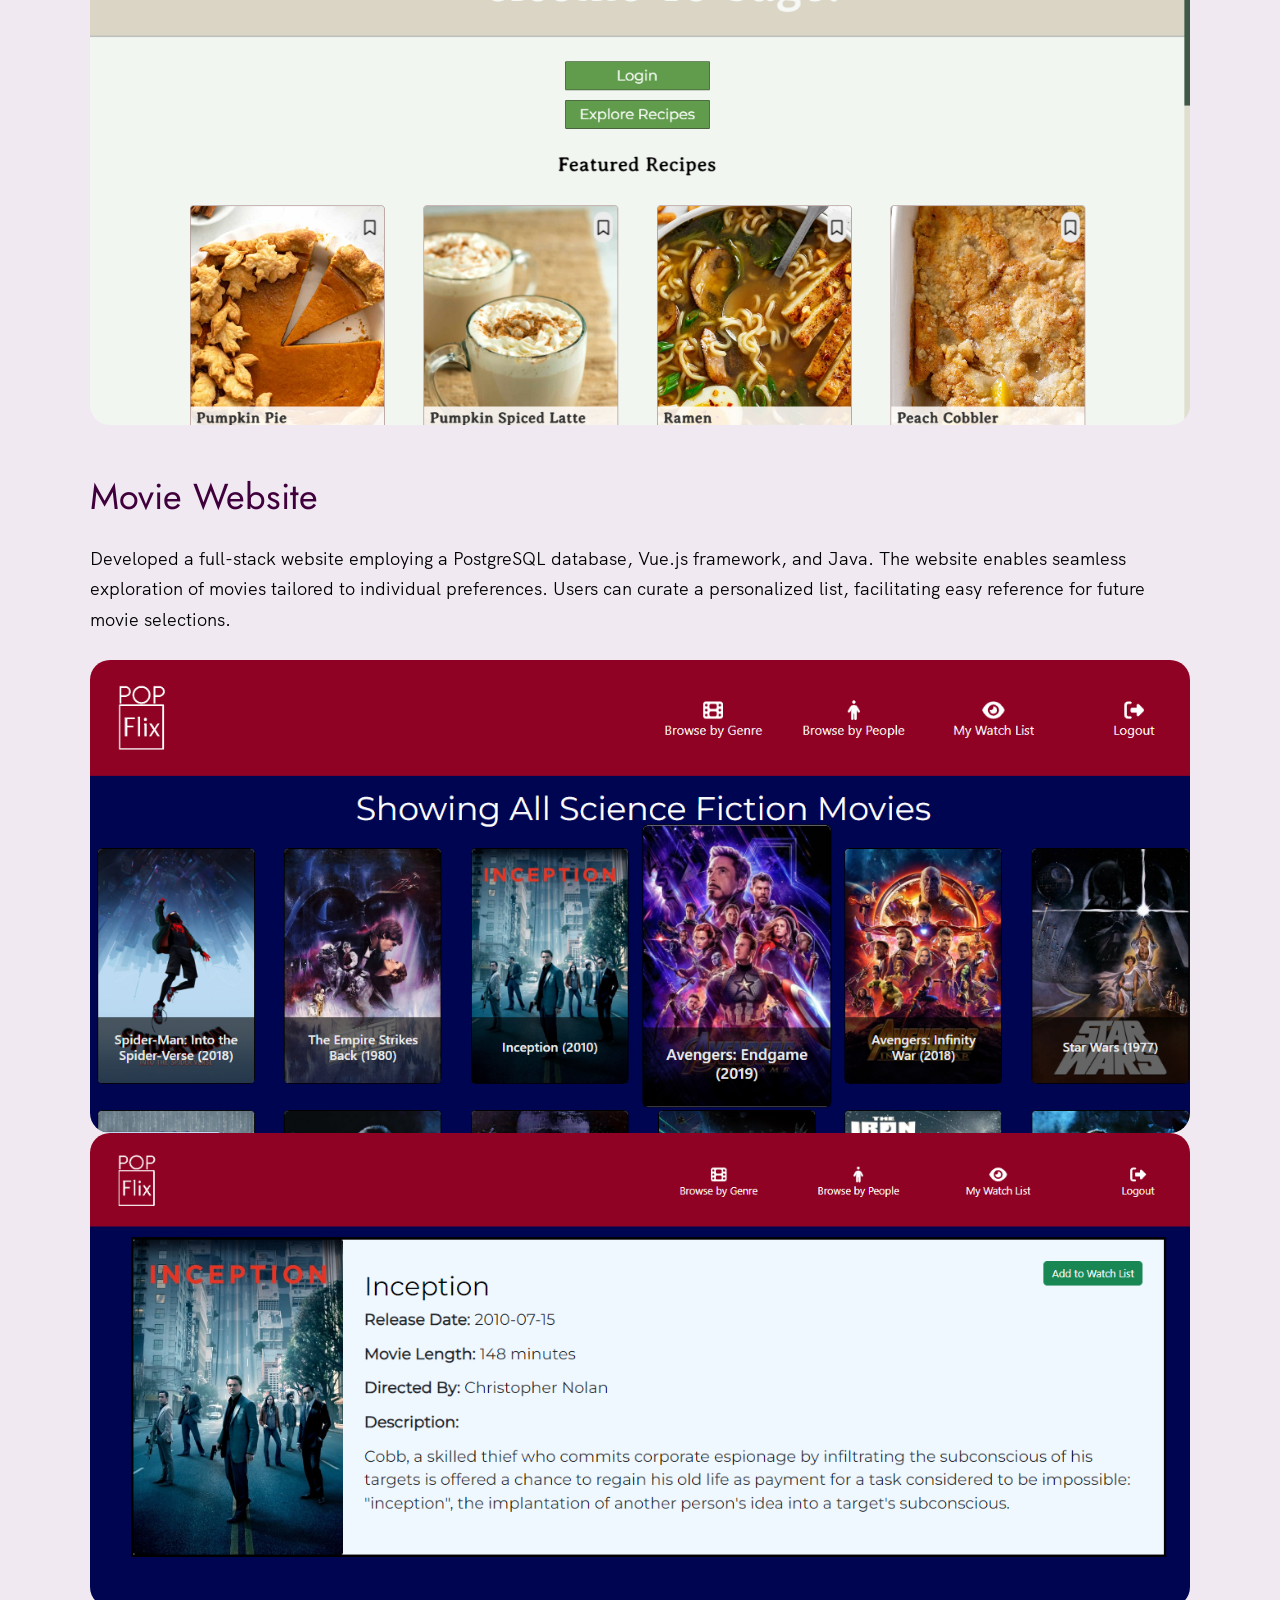
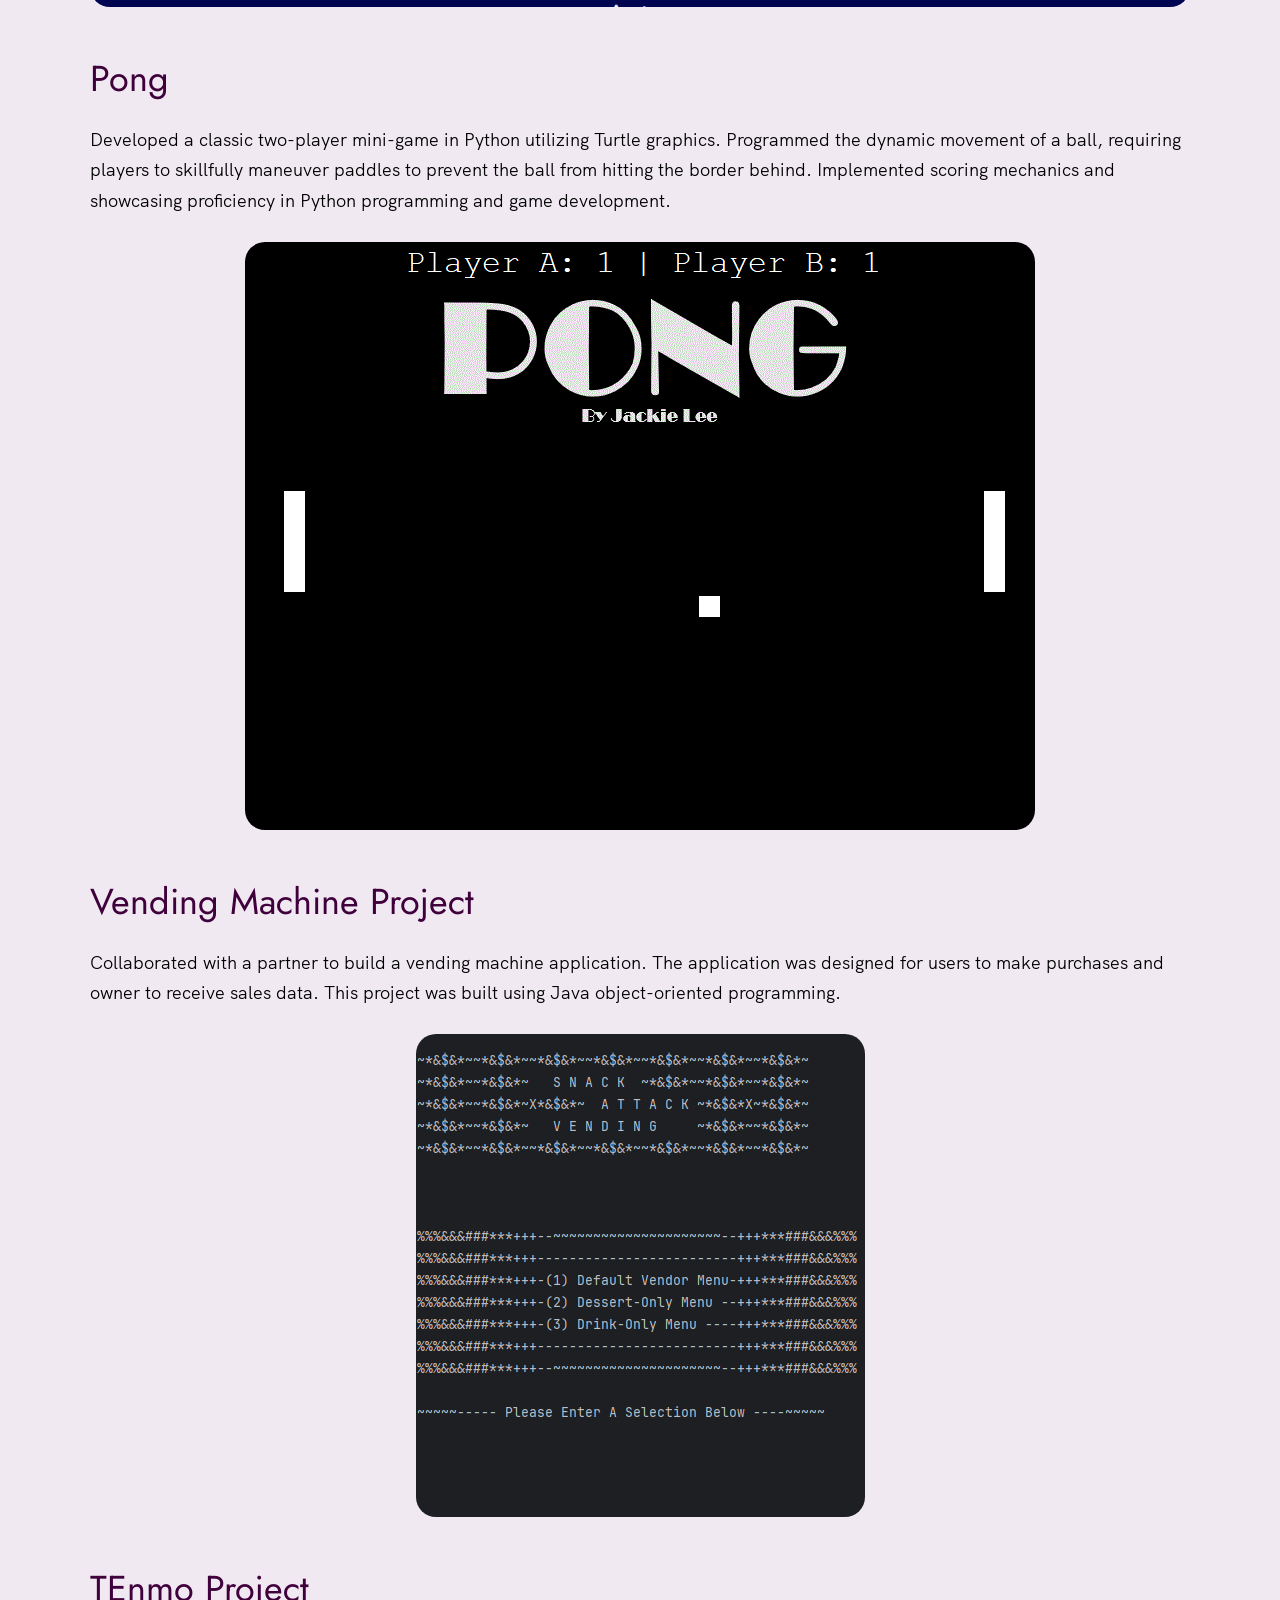
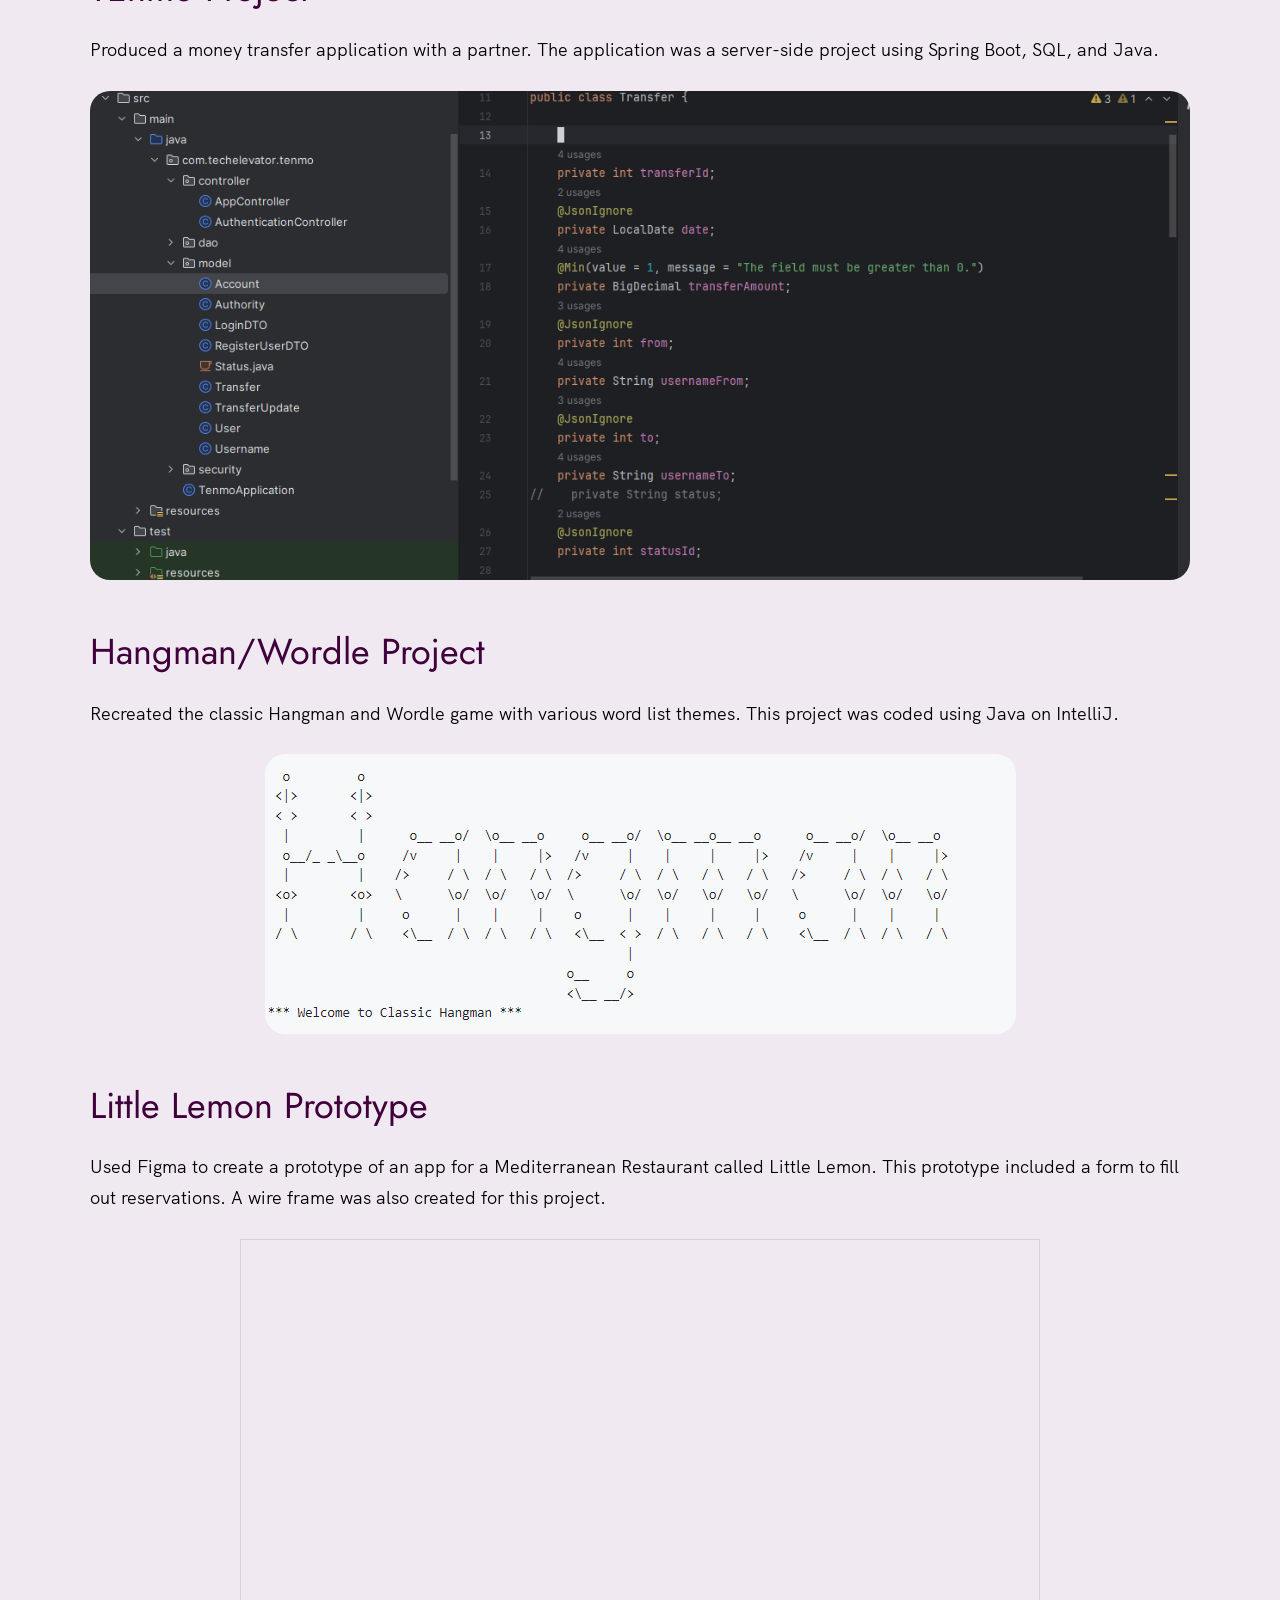
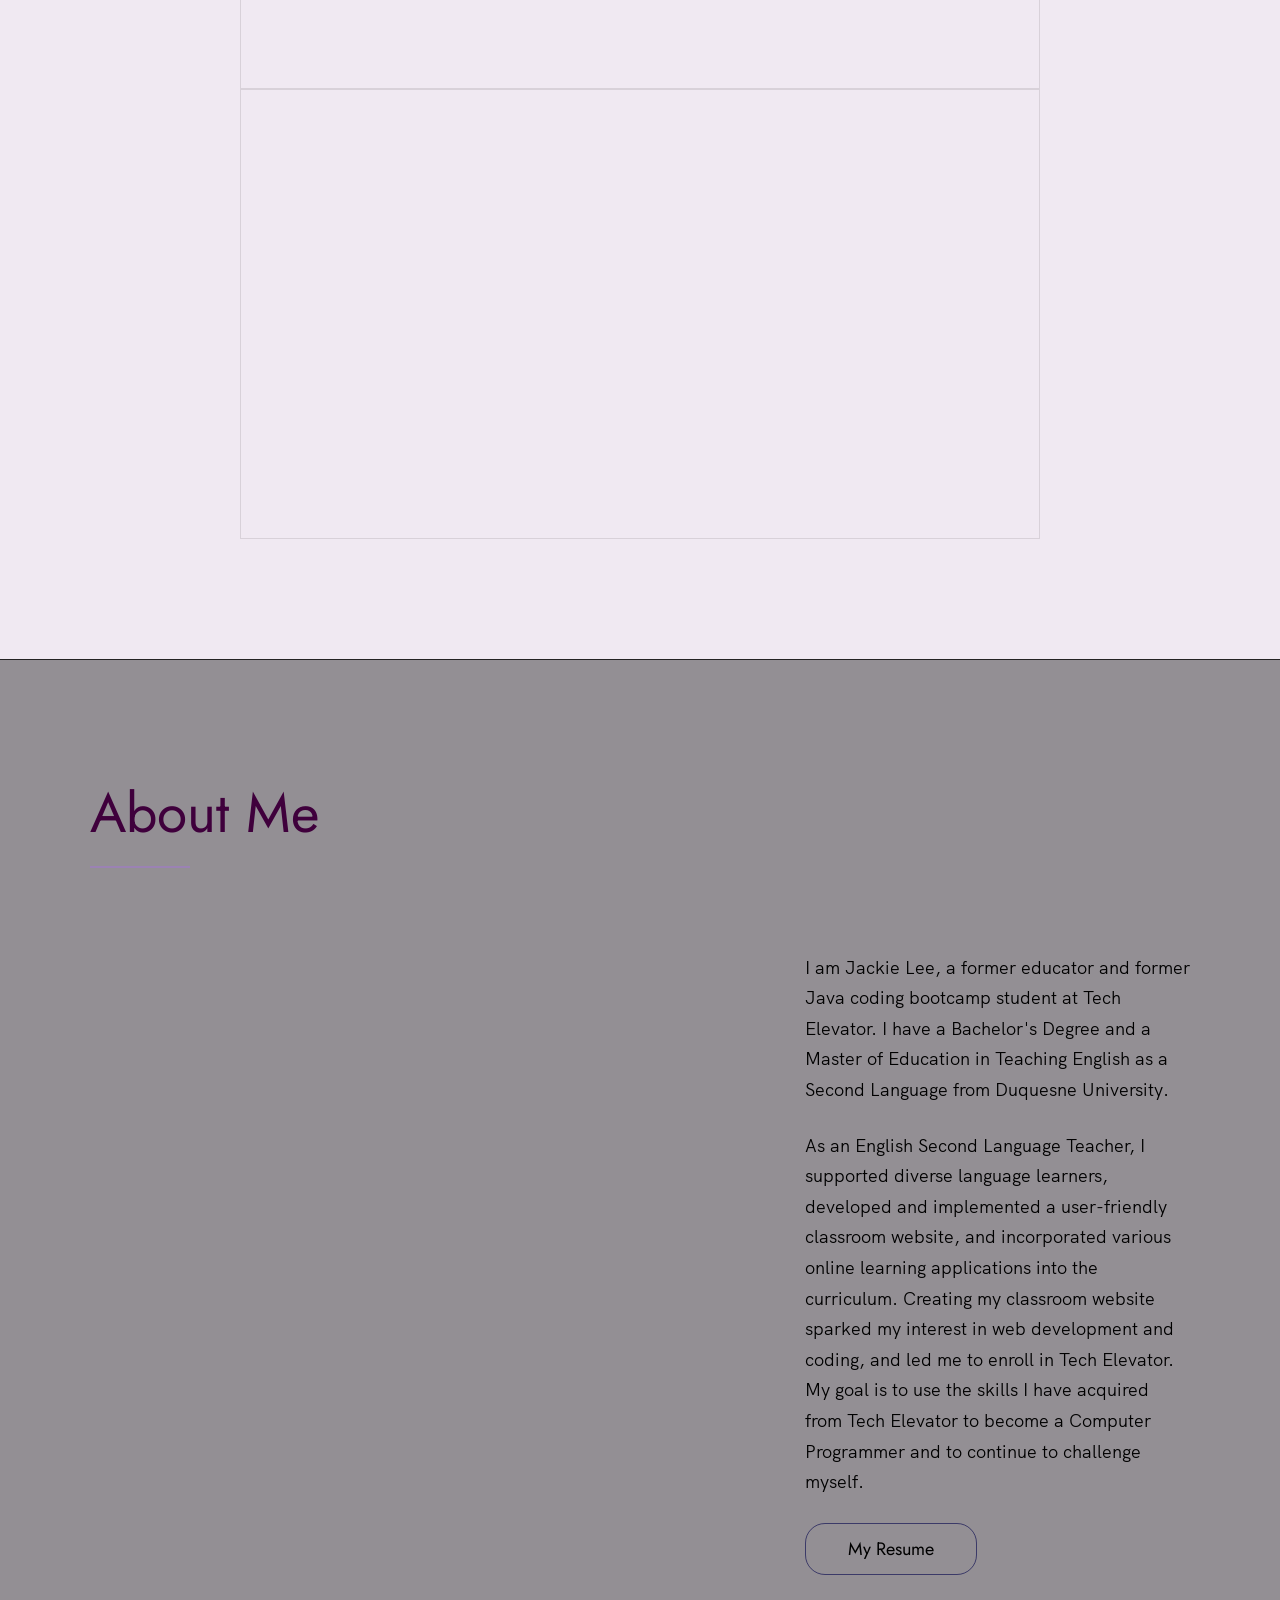
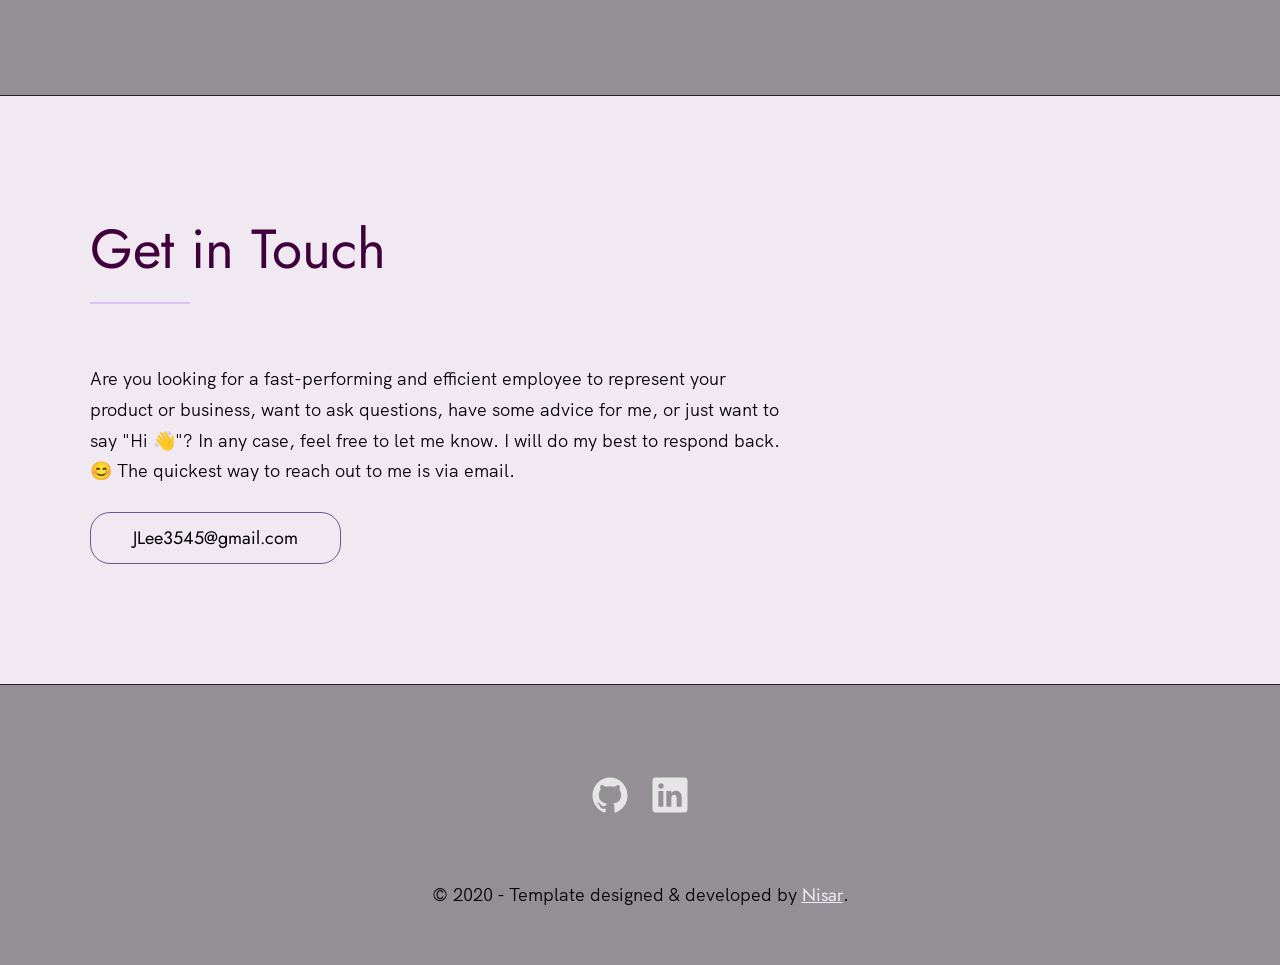
==== commit 6eed9f5f: "fix" ====
--- a/index.html
+++ b/index.html
@@ -96,7 +96,9 @@
           <div class="work__text">
             <h3>Movie Website</h3>
             <p>
-              Developed a full-stack website employing a PostgreSQL database, Vue.js framework, and Java. The website enables seamless exploration of movies tailored to individual preferences. Users can curate a personalized list, facilitating easy reference for future movie selections.
+              Developed a full-stack website employing a PostgreSQL database, Vue.js framework, and Java. The website
+              enables seamless exploration of movies tailored to individual preferences. Users can curate a personalized
+              list, facilitating easy reference for future movie selections.
             </p>
 
           </div>
@@ -107,7 +109,6 @@
             </div>
           </div>
         </div>
-      </div>
 
         <div class="work__box" id="pong">
           <div class="work__text">
@@ -144,61 +145,64 @@
           </div>
         </div>
 
-      <div class="work__box" id="TEnmo-Project">
-        <div class="work__text">
-          <h3>TEnmo Project</h3>
-          <p>
-            Produced a money transfer application with a partner. The application was a server-side project using Spring
-            Boot, SQL, and Java.
-          </p>
-          <div class="image-container">
-
-            <div class="work__image-box">
-              <img src="./images/TEnmo.png" class="work__image" alt="TEnmo Project" />
-            </div>
-          </div>
-        </div>
-      </div>
-
-      <div class="work__box" id="Hangman">
-        <div class="work__text">
-          <h3>Hangman/Wordle Project</h3>
-          <p>
-            Recreated the classic Hangman and Wordle game with various word list themes. This project was coded using
-            Java on IntelliJ.
-          </p>
-          <div class="image-container">
-
-            <div class="work__image-box">
-              <img src="./images/Hangman.png" class="work__image" alt="Hangman Project" />
-            </div>
-          </div>
-        </div>
-      </div>
-
-      <div class="work__box" id="little-lemon">
-        <div class="work__text">
-          <h3>Little Lemon Prototype</h3>
-          <p>
-            Used Figma to create a prototype of an app for a Mediterranean Restaurant called Little Lemon. This
-            prototype included a form to fill out reservations. A wire frame was also created for this project.
-          </p>
-          <div class="image-container">
-
-            <div class="work__image-box">
-              <iframe style="border: 1px solid rgba(0, 0, 0, 0.1);" width="800" height="450"
-                src="https://www.figma.com/embed?embed_host=share&url=https%3A%2F%2Fwww.figma.com%2Fproto%2FXcoGEf6WFFrHFJfqYhT3RG%2FLittle-Lemon-Prototype%3Ftype%3Ddesign%26node-id%3D1-36%26t%3D1AQSb3zK8yfDzzbp-1%26scaling%3Dmin-zoom%26page-id%3D0%253A1%26starting-point-node-id%3D1%253A36%26mode%3Ddesign"
-                allowfullscreen></iframe>
-              <iframe style="border: 1px solid rgba(0, 0, 0, 0.1);" width="800" height="450"
-                src="https://www.figma.com/embed?embed_host=share&url=https%3A%2F%2Fwww.figma.com%2Ffile%2FfppY8NVSY1HSNuaTfMOYJF%2FLittle-Lemon-Wireframe%3Ftype%3Ddesign%26node-id%3D0%253A1%26mode%3Ddev"
-                allowfullscreen></iframe>
-            </div>
-          </div>
-        </div>
-      </div>
-      </div>
-      </div>
-    </div>
+        <div class="work__box" id="TEnmo-Project">
+          <div class="work__text">
+            <h3>TEnmo Project</h3>
+            <p>
+              Produced a money transfer application with a partner. The application was a server-side project using
+              Spring
+              Boot, SQL, and Java.
+            </p>
+            <div class="image-container">
+
+              <div class="work__image-box">
+                <img src="./images/TEnmo.png" class="work__image" alt="TEnmo Project" />
+              </div>
+            </div>
+          </div>
+        </div>
+
+        <div class="work__box" id="Hangman">
+          <div class="work__text">
+            <h3>Hangman/Wordle Project</h3>
+            <p>
+              Recreated the classic Hangman and Wordle game with various word list themes. This project was coded using
+              Java on IntelliJ.
+            </p>
+            <div class="image-container">
+
+              <div class="work__image-box">
+                <img src="./images/Hangman.png" class="work__image" alt="Hangman Project" />
+              </div>
+            </div>
+          </div>
+        </div>
+
+        <div class="work__box" id="little-lemon">
+          <div class="work__text">
+            <h3>Little Lemon Prototype</h3>
+            <p>
+              Used Figma to create a prototype of an app for a Mediterranean Restaurant called Little Lemon. This
+              prototype included a form to fill out reservations. A wire frame was also created for this project.
+            </p>
+            <div class="image-container">
+
+              <div class="work__image-box">
+                <iframe style="border: 1px solid rgba(0, 0, 0, 0.1);" width="800" height="450"
+                  src="https://www.figma.com/embed?embed_host=share&url=https%3A%2F%2Fwww.figma.com%2Fproto%2FXcoGEf6WFFrHFJfqYhT3RG%2FLittle-Lemon-Prototype%3Ftype%3Ddesign%26node-id%3D1-36%26t%3D1AQSb3zK8yfDzzbp-1%26scaling%3Dmin-zoom%26page-id%3D0%253A1%26starting-point-node-id%3D1%253A36%26mode%3Ddesign"
+                  allowfullscreen></iframe>
+                <iframe style="border: 1px solid rgba(0, 0, 0, 0.1);" width="800" height="450"
+                  src="https://www.figma.com/embed?embed_host=share&url=https%3A%2F%2Fwww.figma.com%2Ffile%2FfppY8NVSY1HSNuaTfMOYJF%2FLittle-Lemon-Wireframe%3Ftype%3Ddesign%26node-id%3D0%253A1%26mode%3Ddev"
+                  allowfullscreen></iframe>
+              </div>
+            </div>
+          </div>
+        </div>
+      </div>
+      </div>
+      </div>
+
+      </div>
 
     </section>
 
--- a/index.css
+++ b/index.css
@@ -252,7 +252,7 @@
     top: 0;
     left: 0;
     right: 100%;
-    background: var(--purple);
+    color: rgb(225, 208, 245);
     height: 100%;
     z-index: -1;
     transition: all 0.2s cubic-bezier(1, 0.68, 0.16, 0.9);
@@ -261,7 +261,7 @@
 .btn:hover::after,
 .btn:focus::after {
     right: 0;
-    background: var(--purple);
+    background-color: rgb(225, 208, 245);
     border-radius: 2rem;
 
 }
@@ -278,7 +278,8 @@
 
 .btn--pink:hover,
 .btn--pink:focus {
-    background: purple;
+    background-color: rgb(225, 208, 245);
+    color:#000;
 }
 
 .link__text {
@@ -310,7 +311,7 @@
 .link__text:hover::after,
 .link__text:focus:after {
     right: 0;
-    background: var(--purple);
+    color: rgb(225, 208, 245);
 }
 
 .link__text span {
@@ -411,13 +412,13 @@
 }
 
 .nav__link:hover {
-    color: var(--purple);
+    color: rgb(225, 208, 245);
 }
 
 .nav__link:hover::after {
     right: 0;
     height: 2px;
-    background: var(--purple);
+    color: rgb(225, 208, 245);
 }
 
 /* --------------------------------------- */
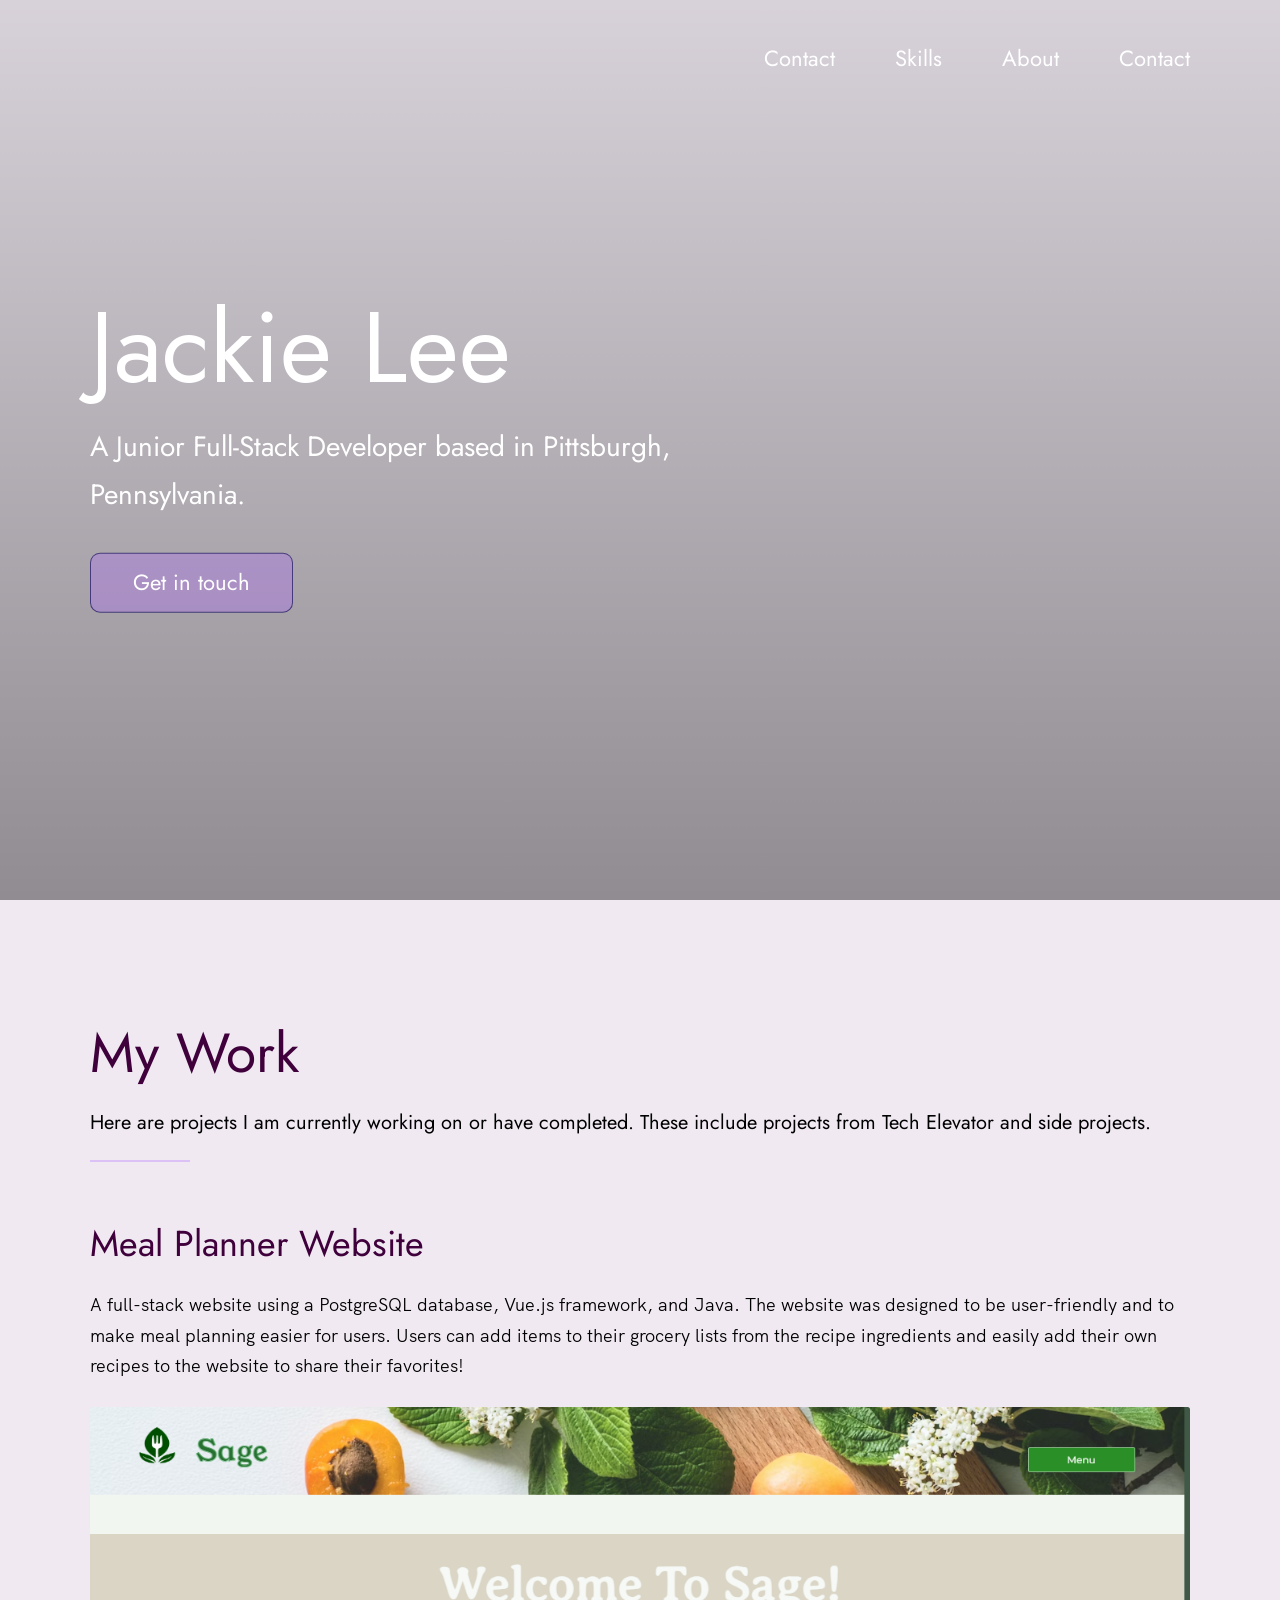
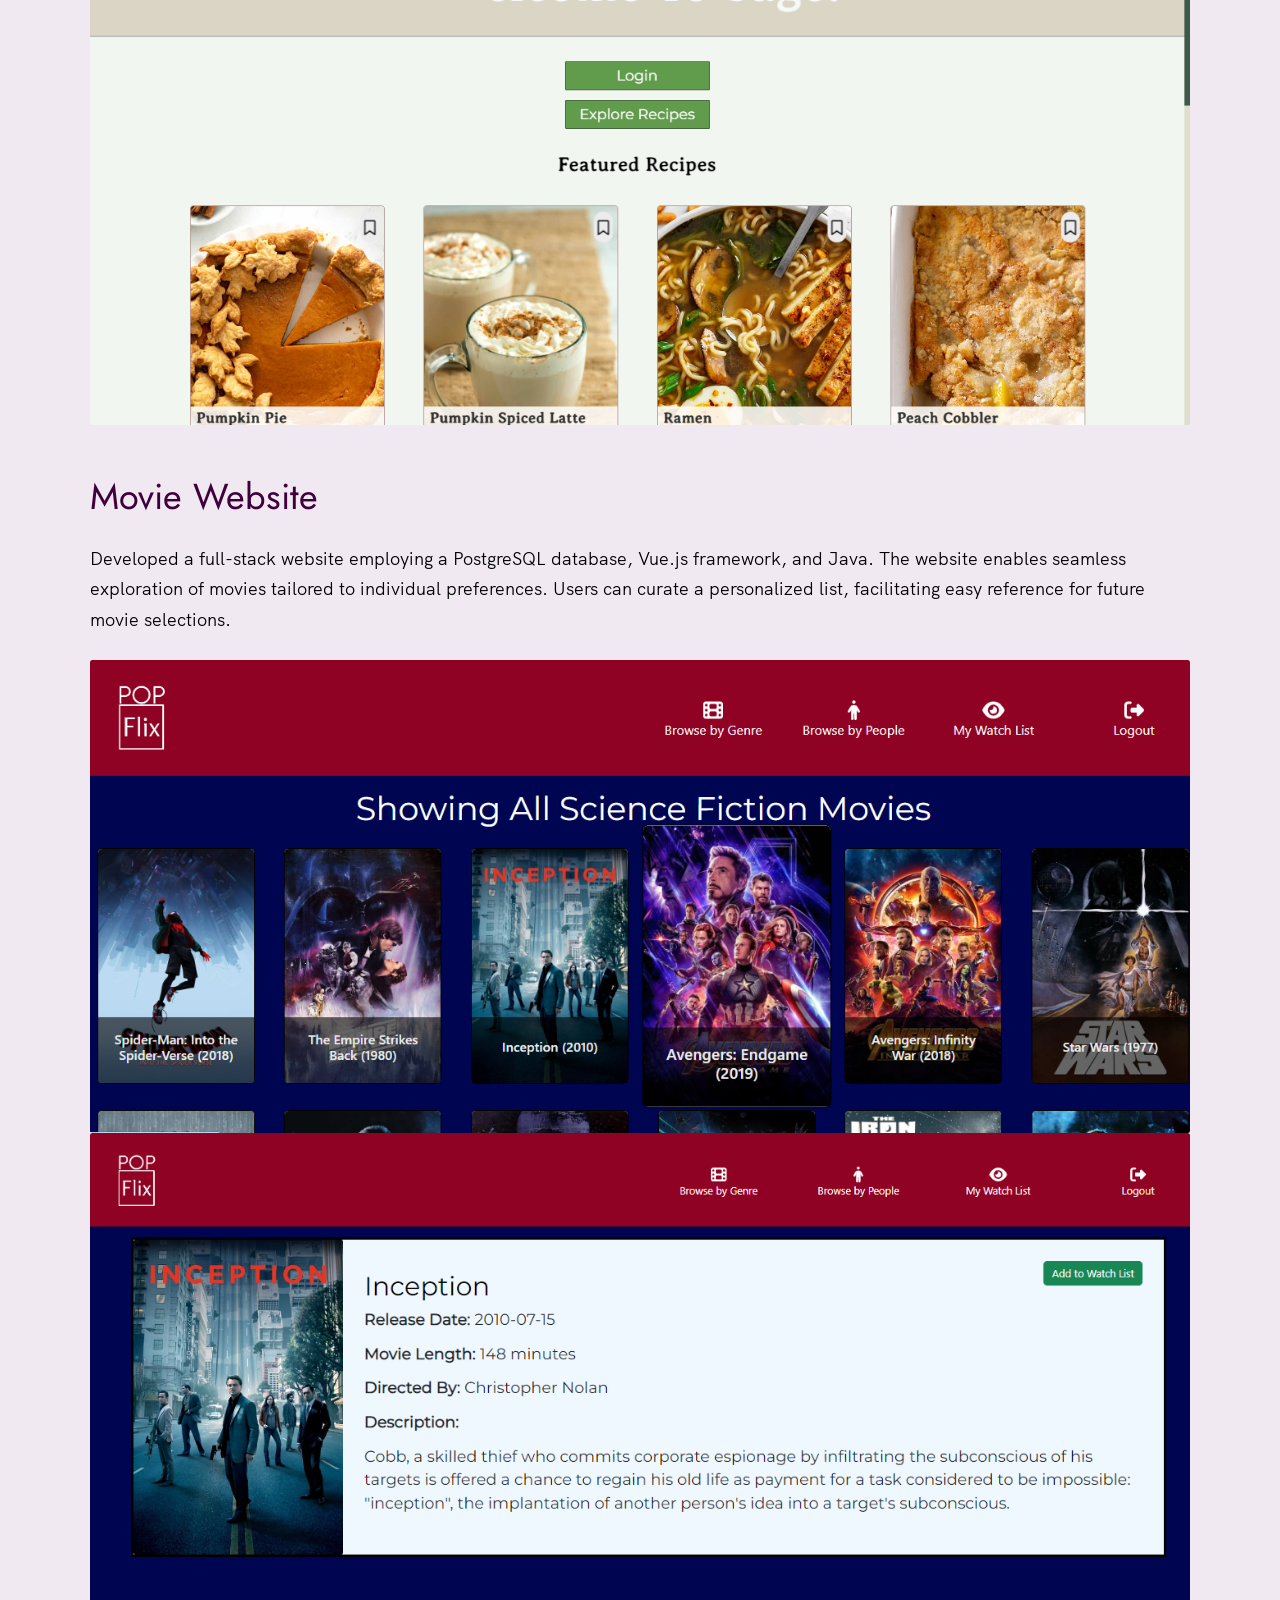
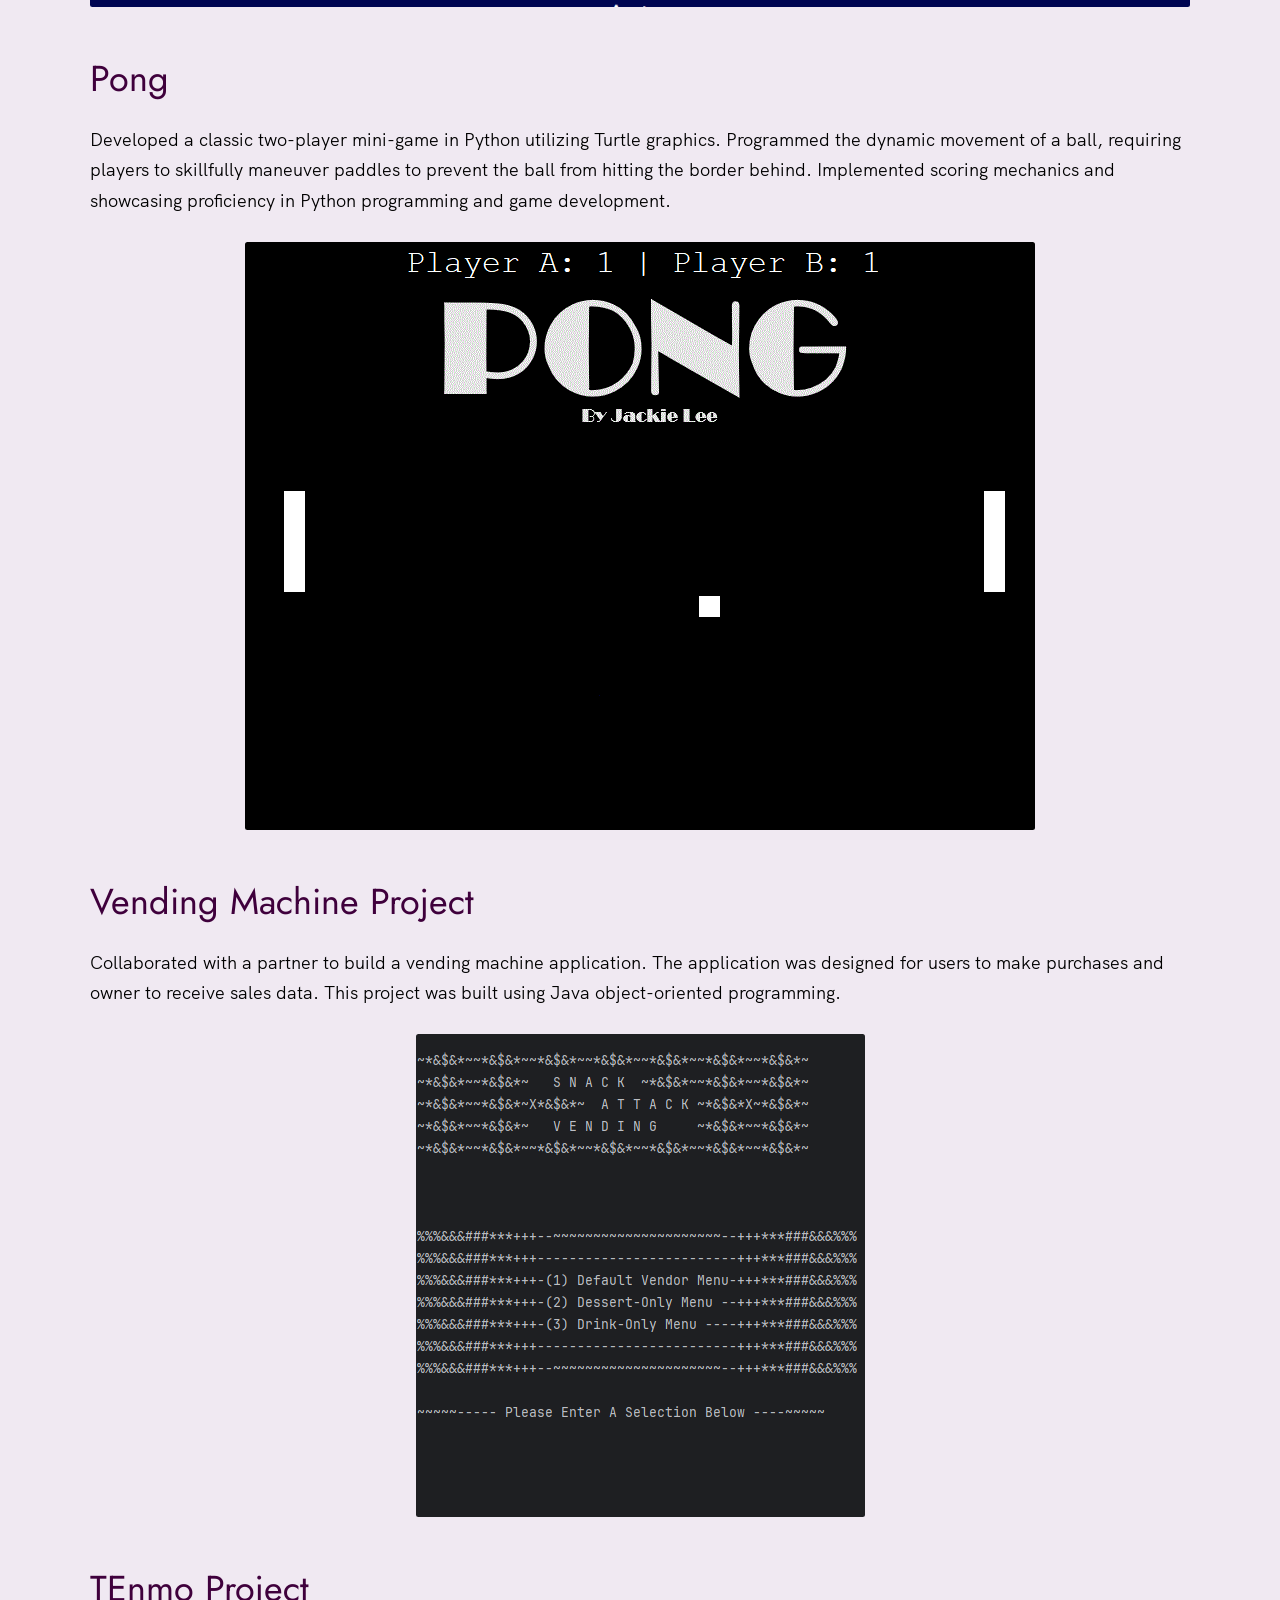
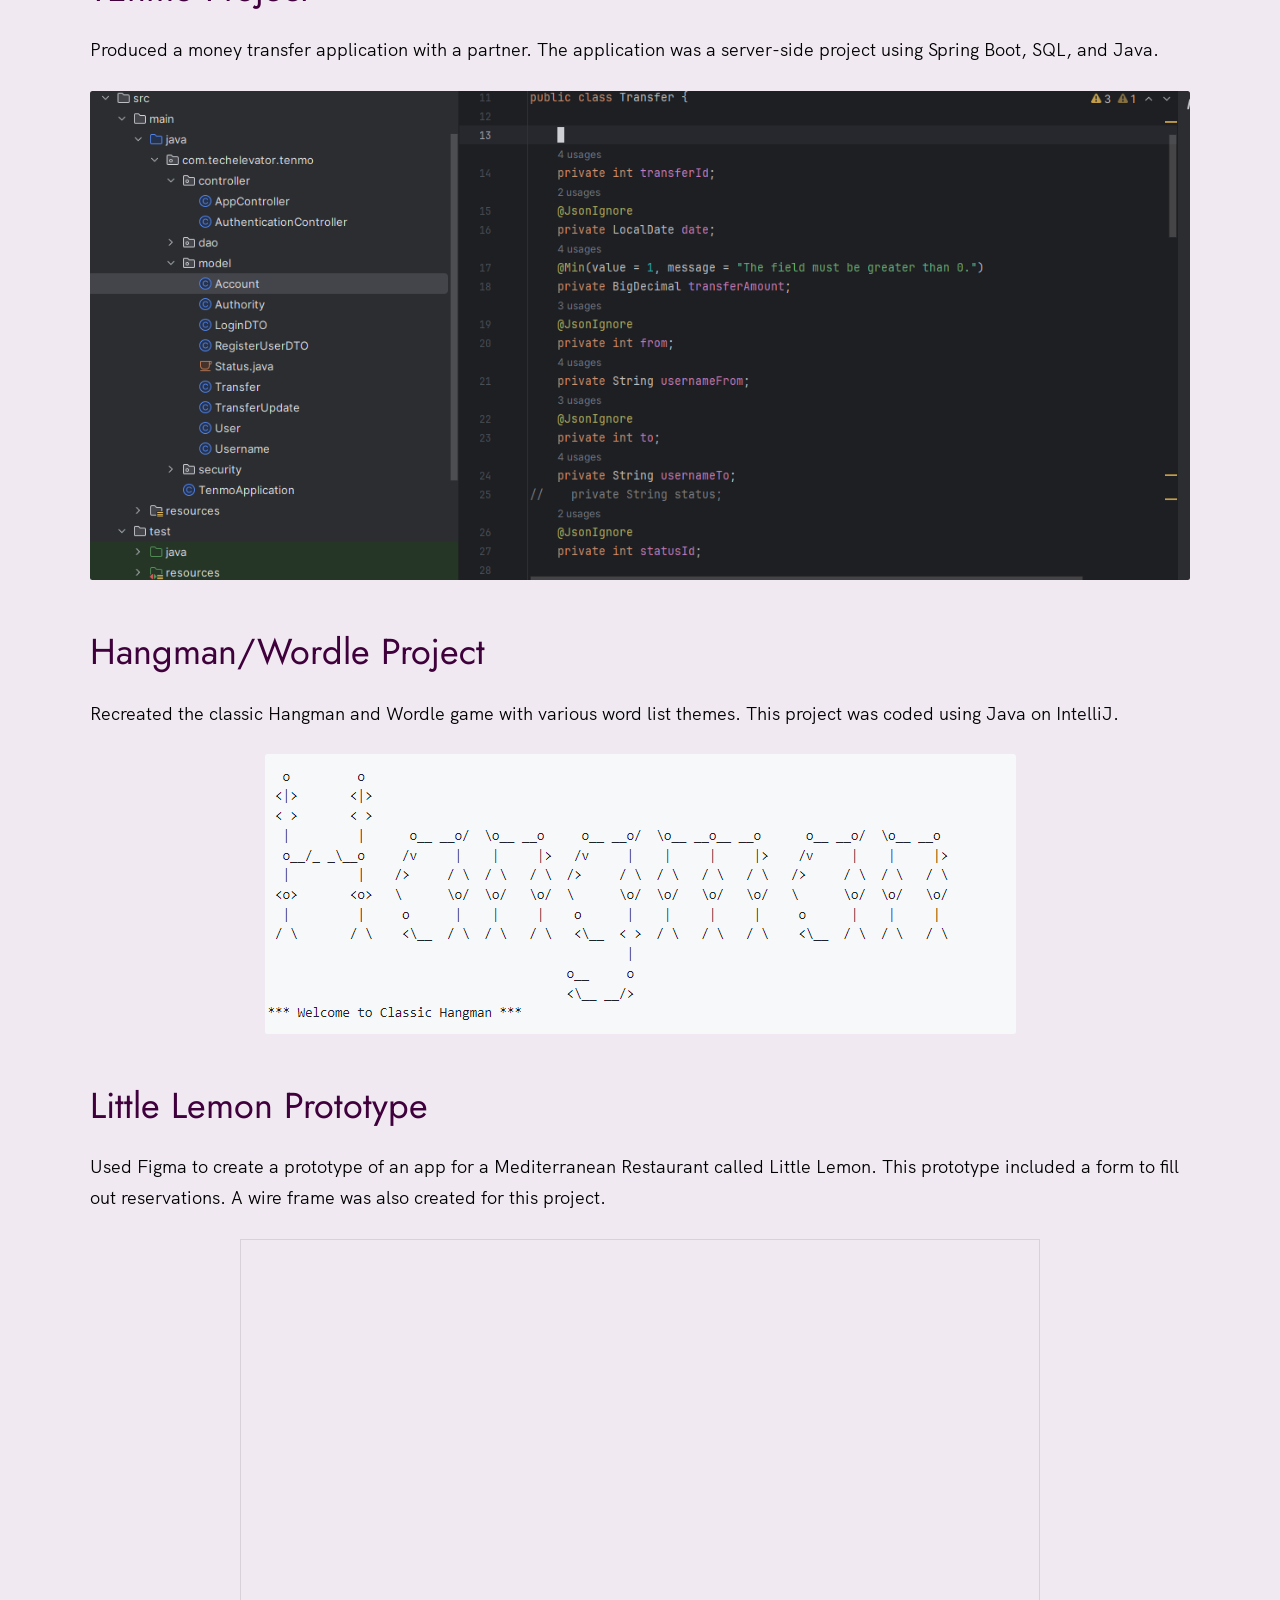
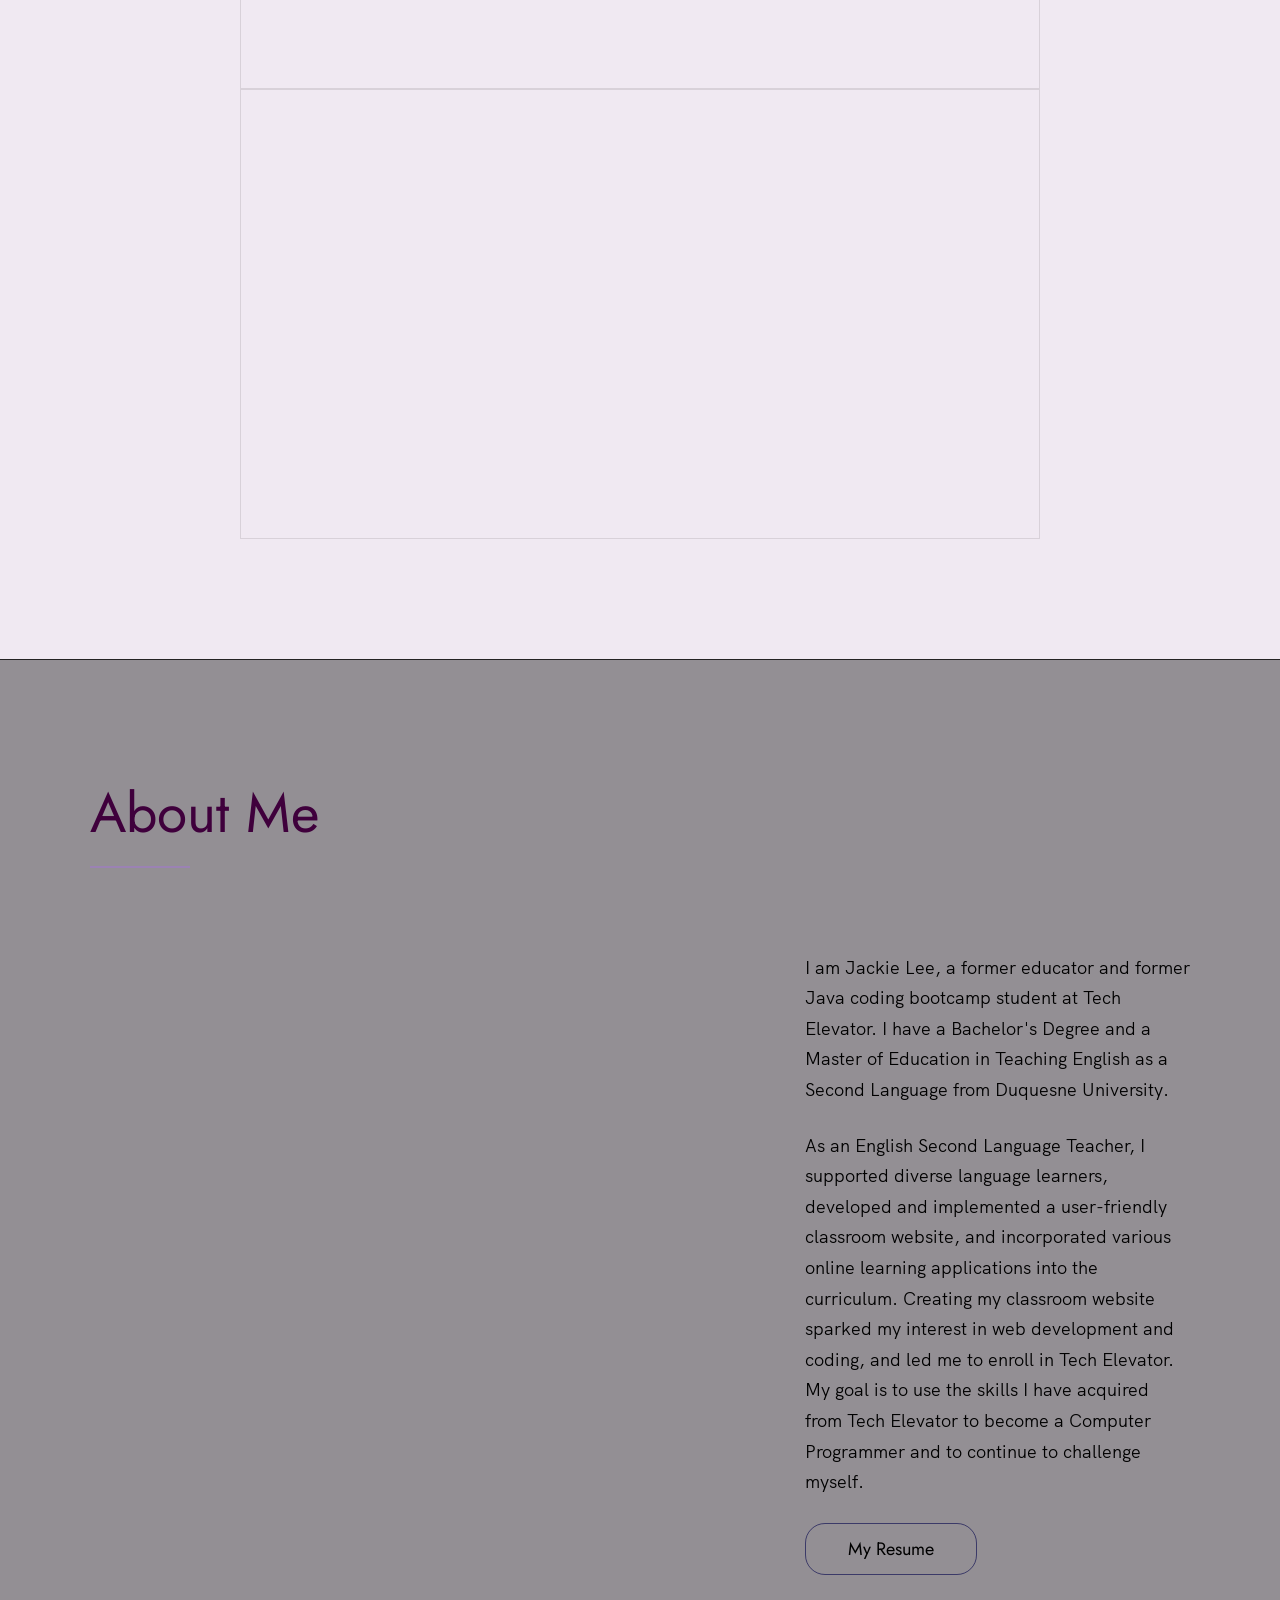
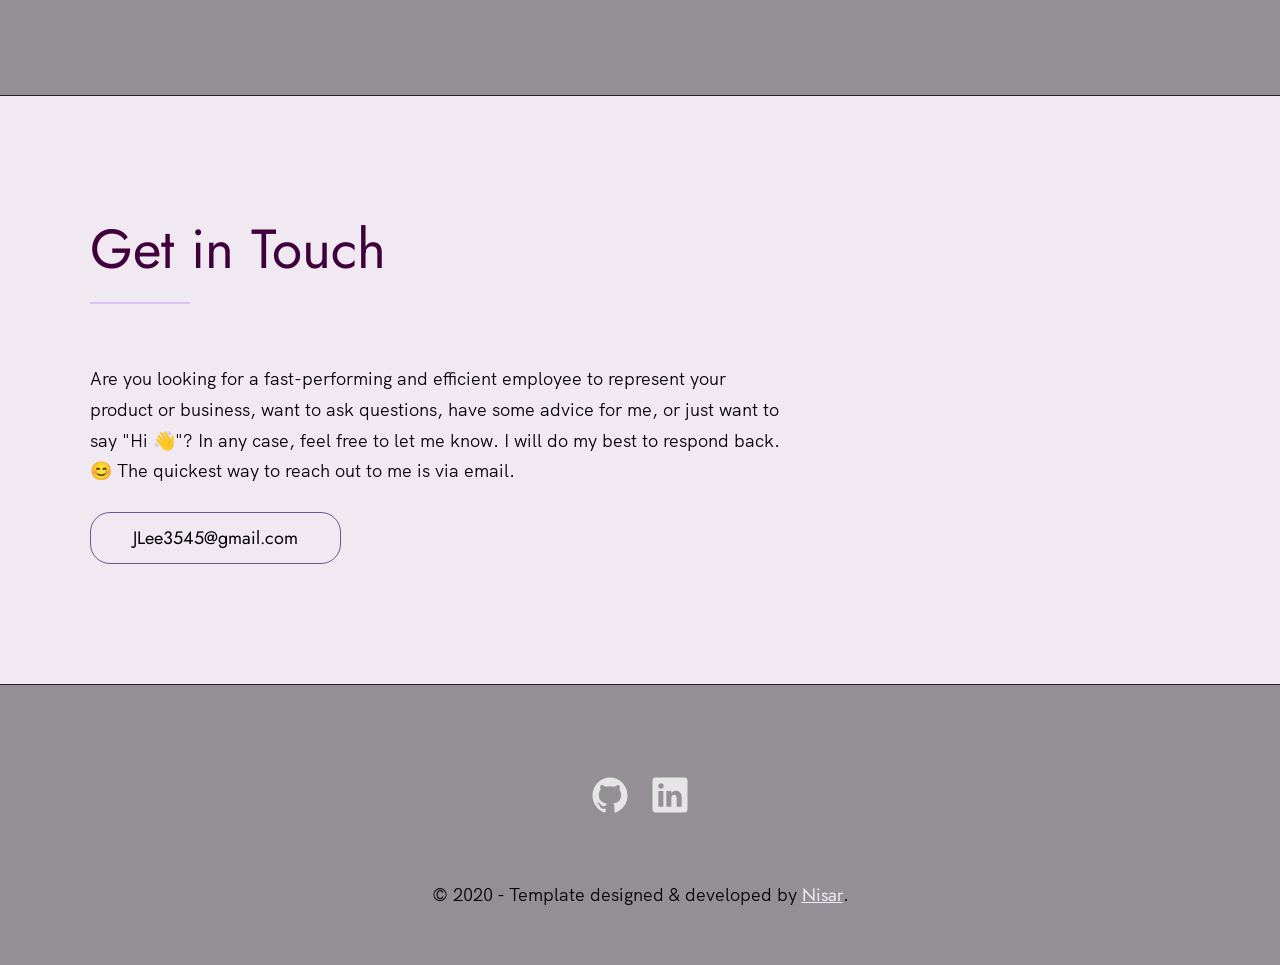
==== commit 0e9ecd29: "transition" ====
--- a/index.html
+++ b/index.html
@@ -28,7 +28,8 @@
     <div class="row">
       <nav class="nav" role="navigation">
         <ul class="nav__items">
-          <li class="nav__item"><a href="#work" class="nav__link">Work</a></li>
+          <li class="nav__item"><a href="#contact" class="nav__link">Contact</a></li>
+          <li class="nav__item"><a href="#work" class="nav__link">Skills</a></li>
           <li class="nav__item"><a href="#about" class="nav__link">About</a></li>
           <li class="nav__item"><a href="#contact" class="nav__link">Contact</a></li>
         </ul>
--- a/index.css
+++ b/index.css
@@ -538,7 +538,7 @@
 }
 
 .work__image-box img{
-    border-radius: 2rem;
+    border-radius: .25rem;
     margin: 0px;
     margin-left:0px;
 }
@@ -694,5 +694,5 @@
 
 .fade-in-text {
     font-size: 10rem;
-    animation: fadeIn 5s;
+    animation: fadeIn 10s;
   }
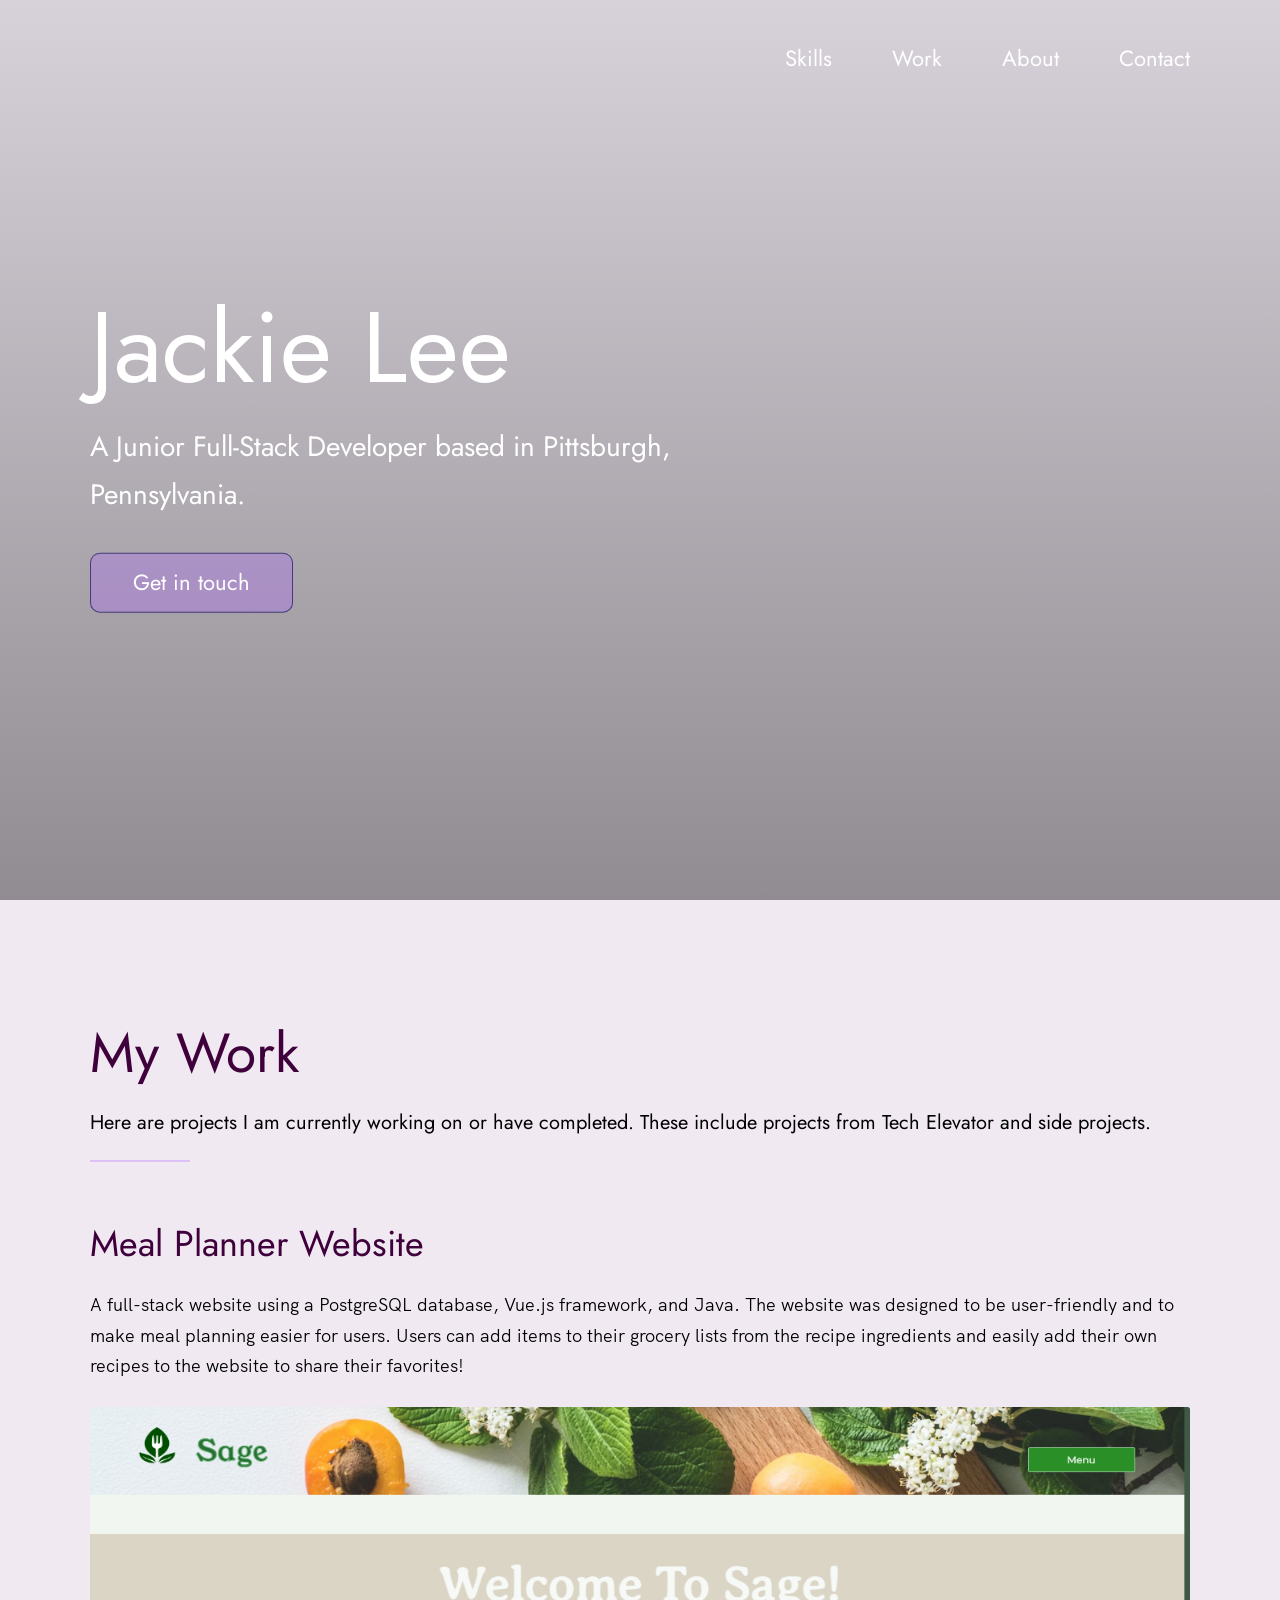
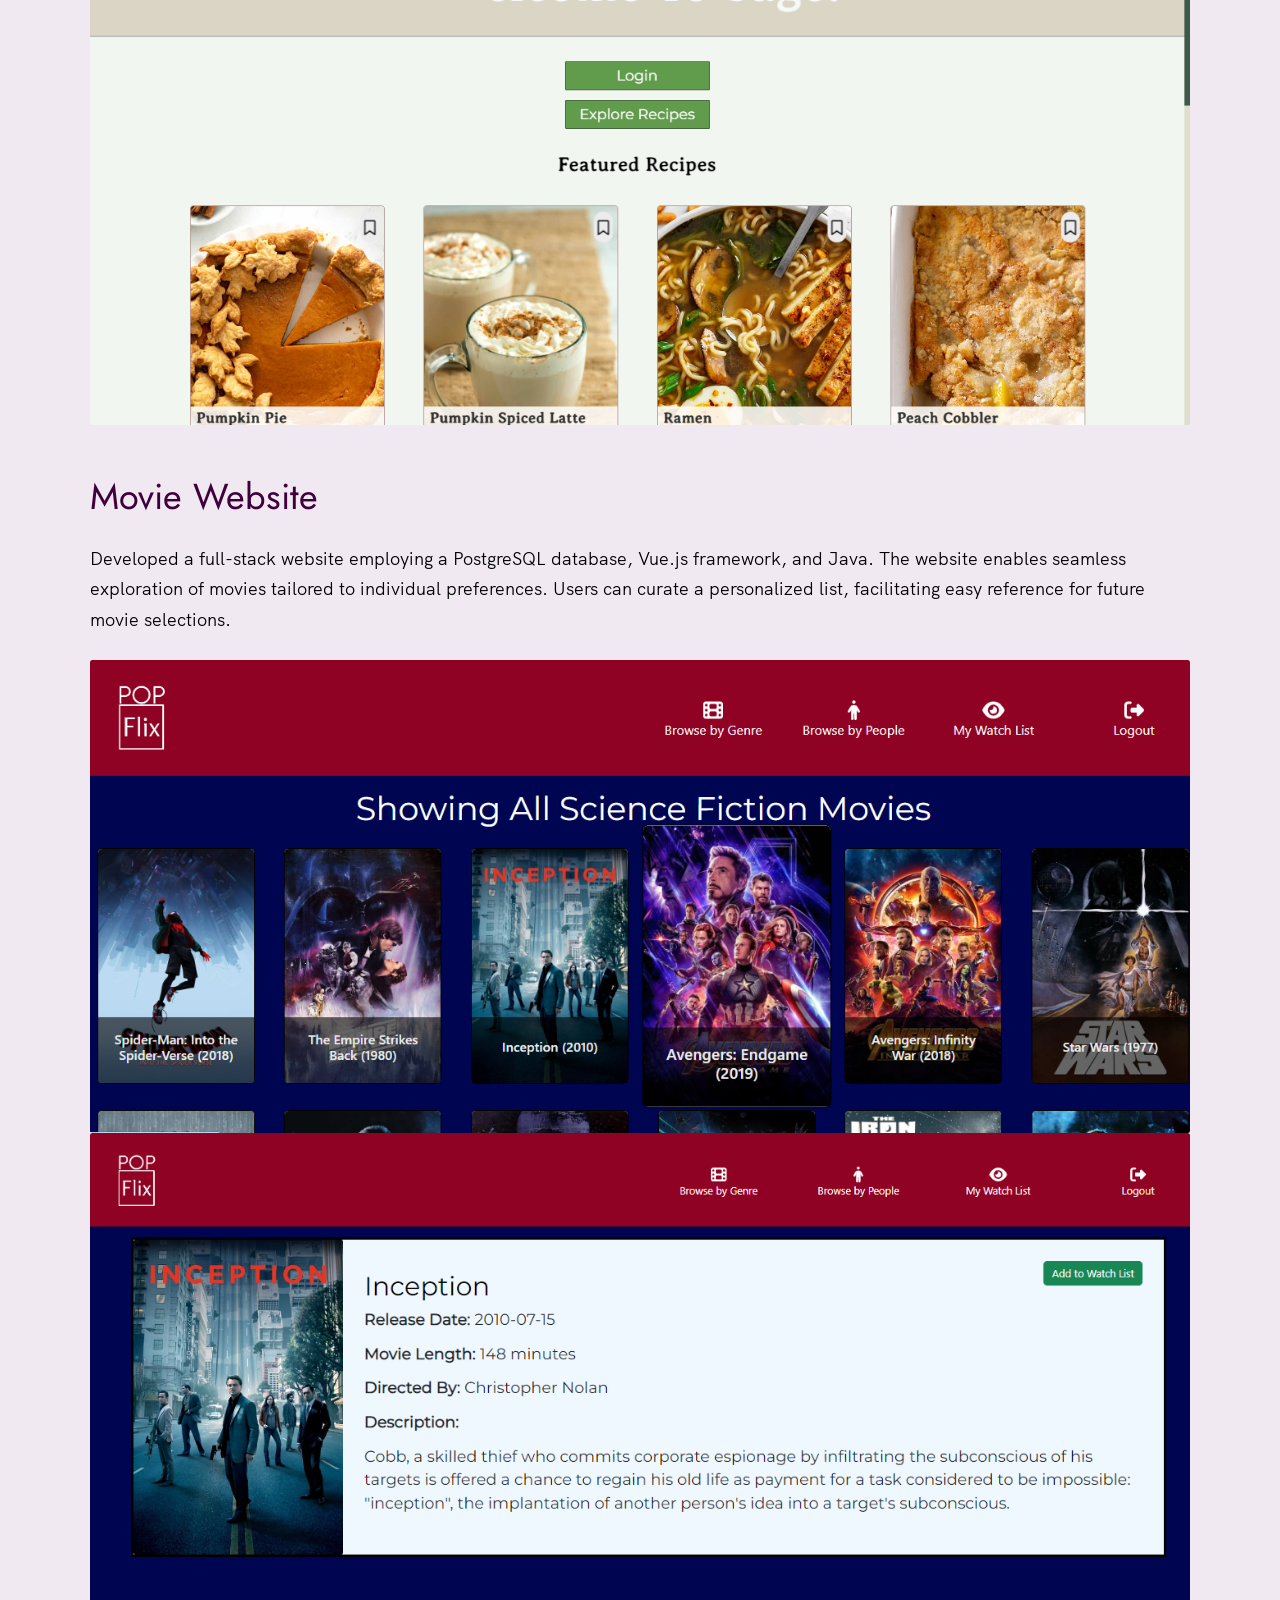
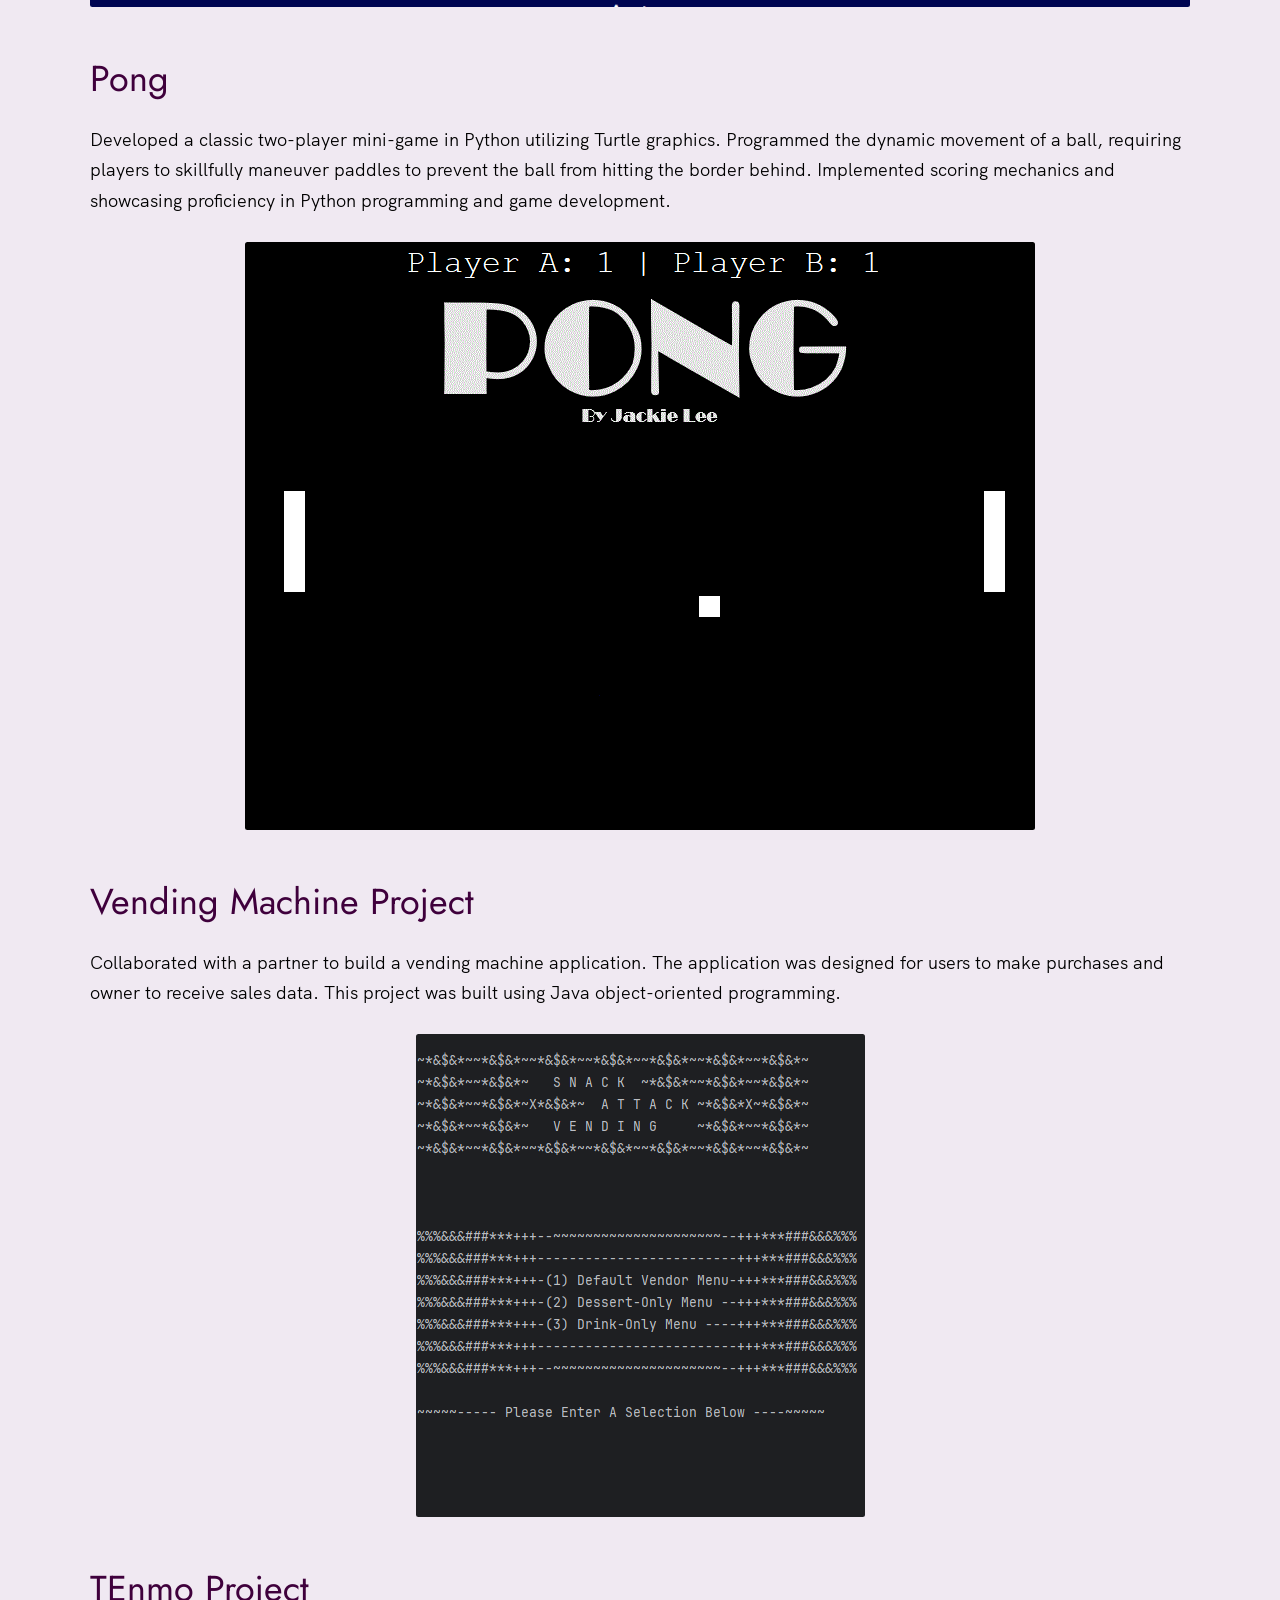
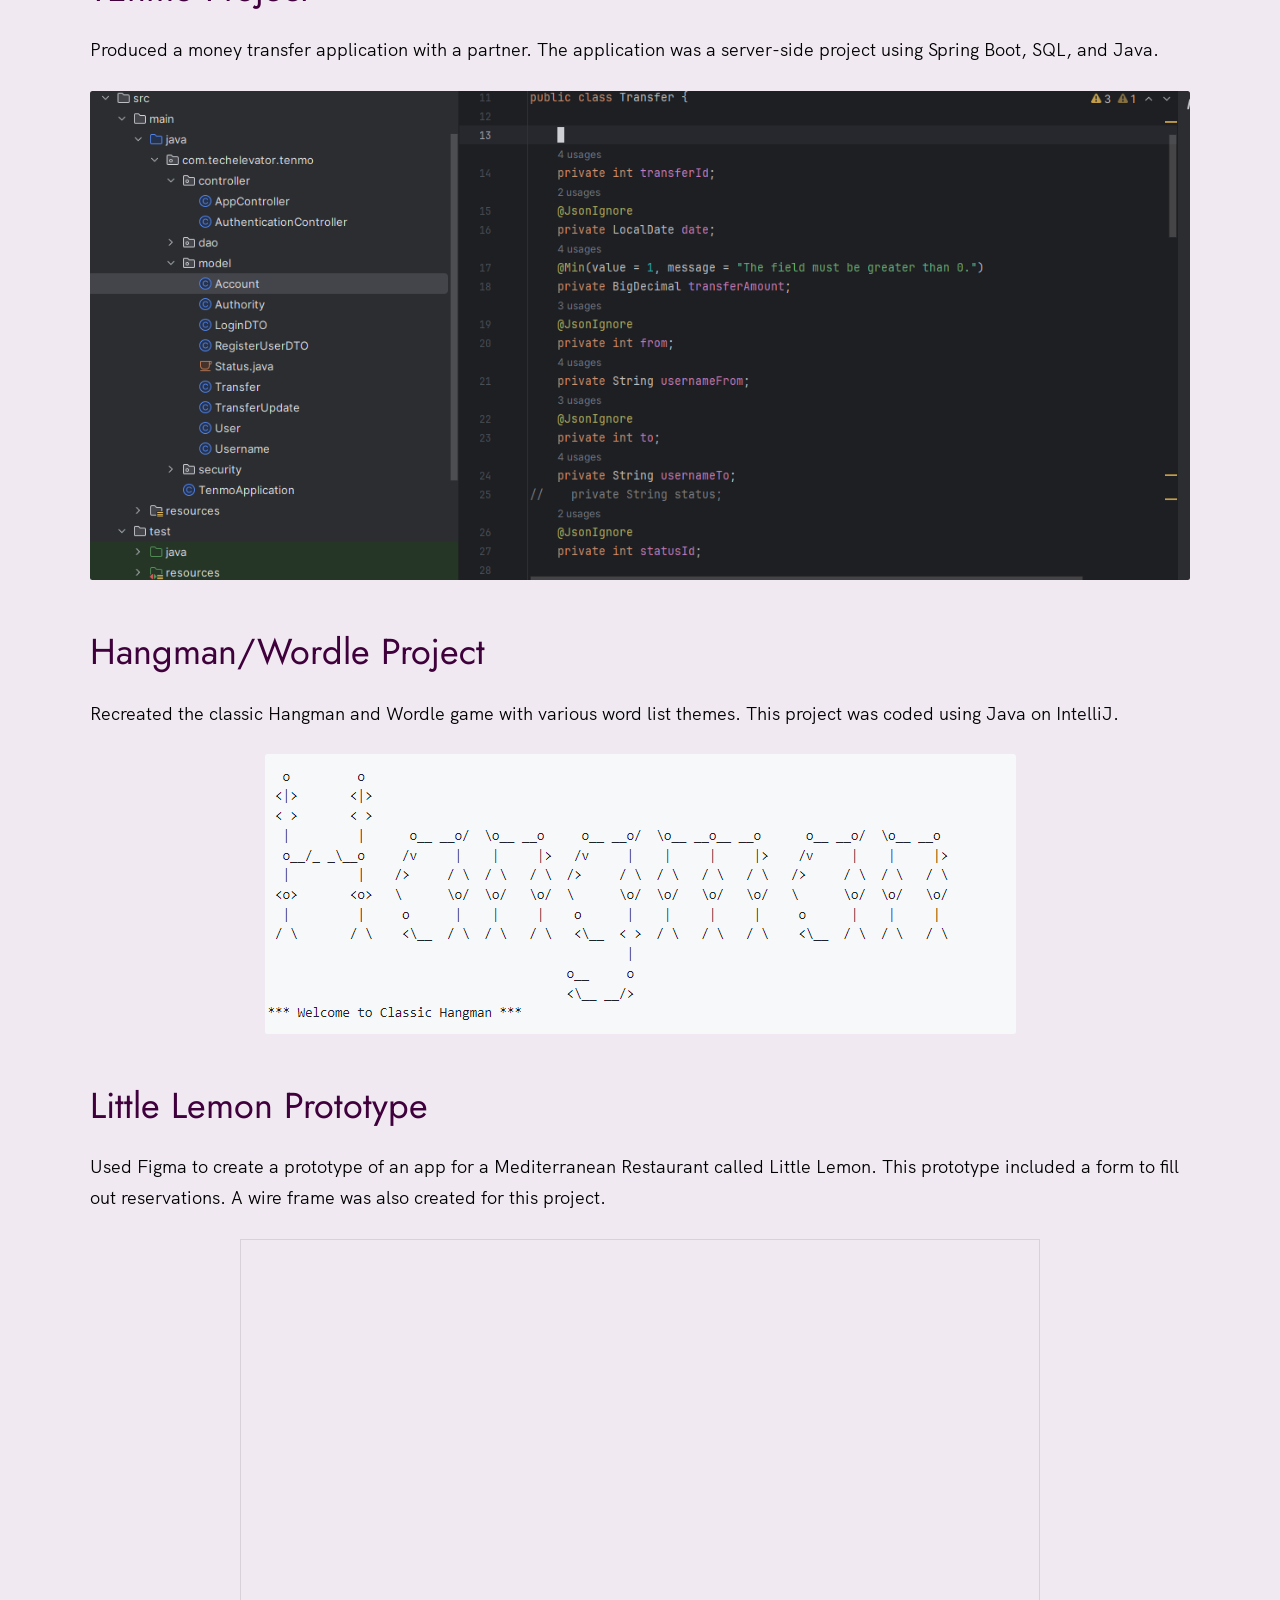
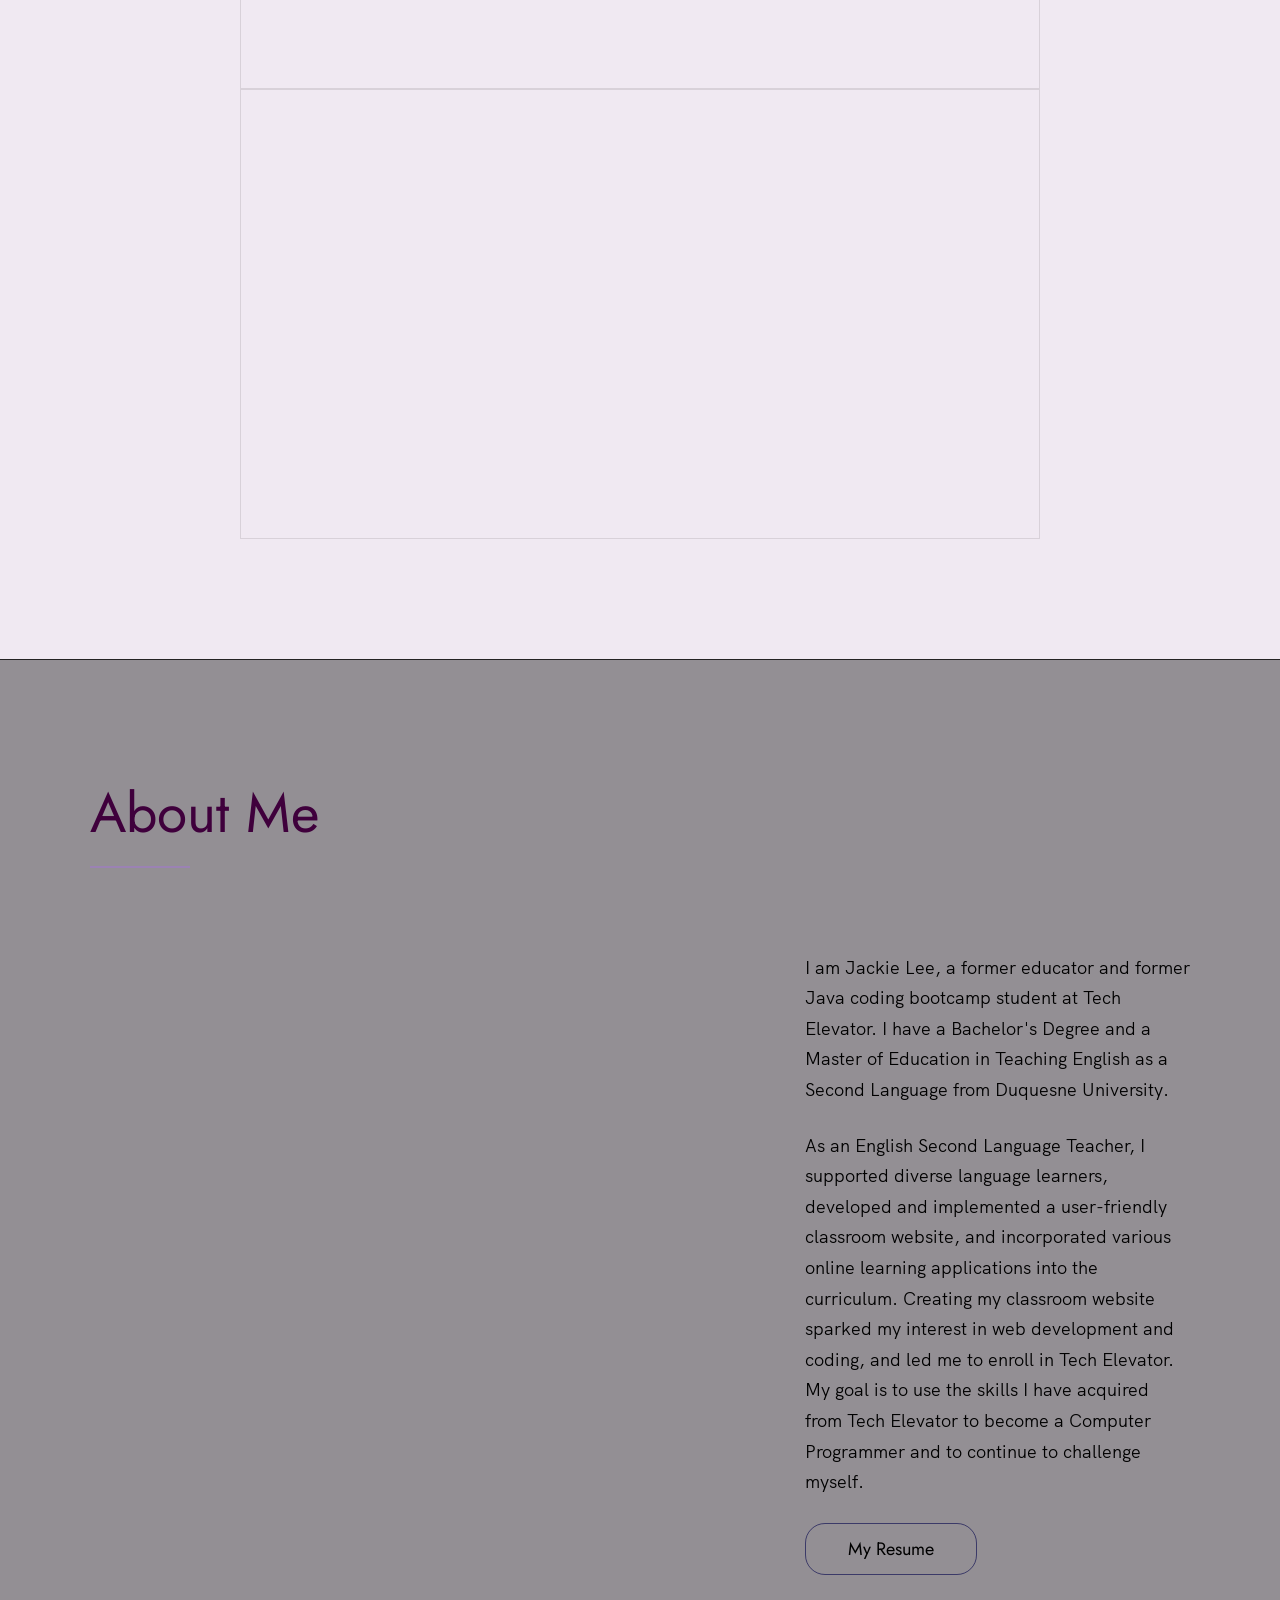
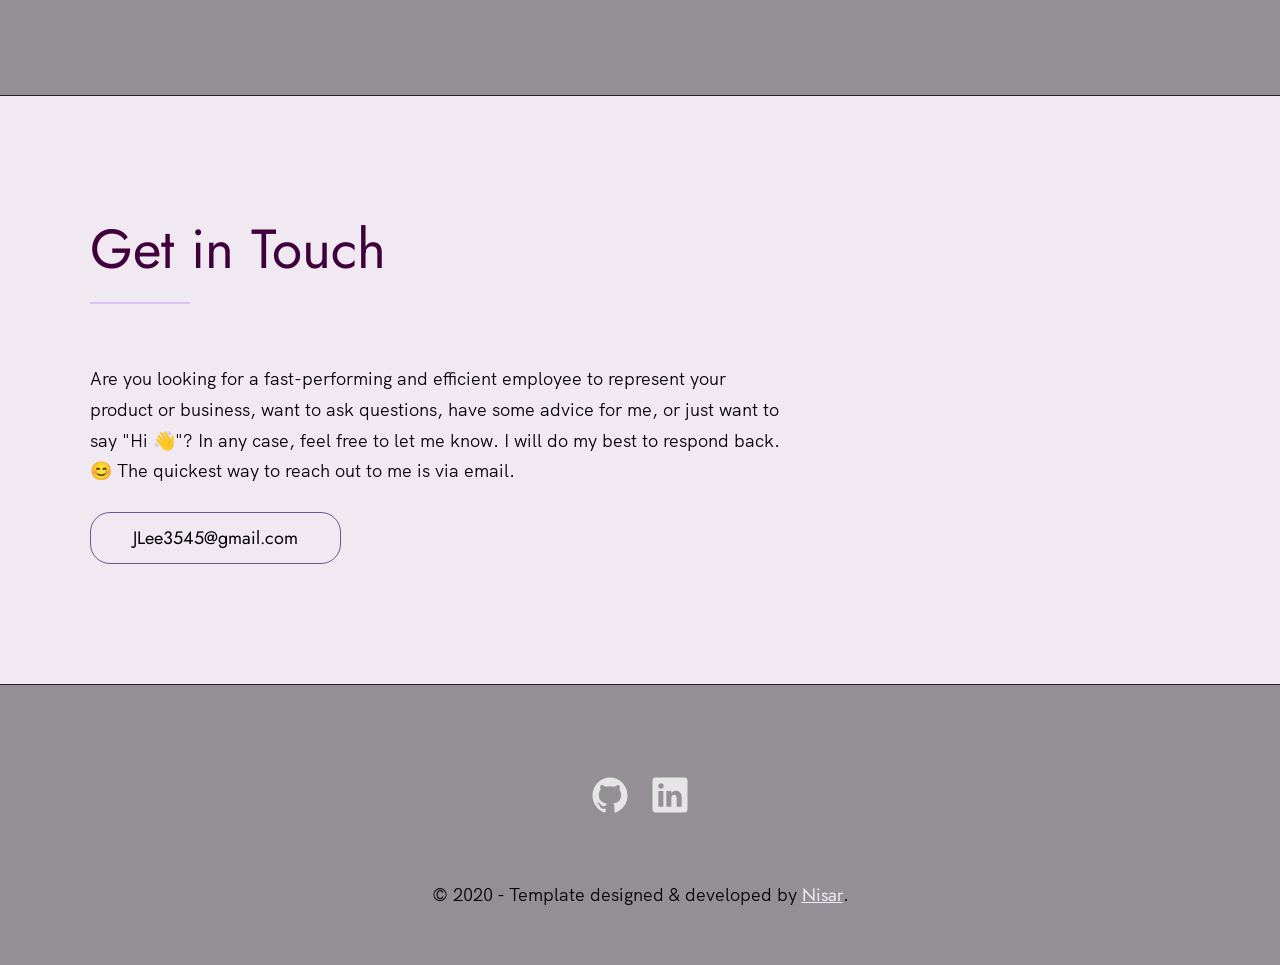
==== commit 1dfe8981: "fix" ====
--- a/index.html
+++ b/index.html
@@ -28,8 +28,8 @@
     <div class="row">
       <nav class="nav" role="navigation">
         <ul class="nav__items">
-          <li class="nav__item"><a href="#contact" class="nav__link">Contact</a></li>
-          <li class="nav__item"><a href="#work" class="nav__link">Skills</a></li>
+          <li class="nav__item"><a href="#skills" class="nav__link">Skills</a></li>
+          <li class="nav__item"><a href="#work" class="nav__link">Work</a></li>
           <li class="nav__item"><a href="#about" class="nav__link">About</a></li>
           <li class="nav__item"><a href="#contact" class="nav__link">Contact</a></li>
         </ul>
@@ -51,6 +51,7 @@
   </header>
 
   <main role="main">
+    <!-- ***** Work ***** -->
 
     <!-- ***** Work ***** -->
 
--- a/index.css
+++ b/index.css
@@ -694,5 +694,5 @@
 
 .fade-in-text {
     font-size: 10rem;
-    animation: fadeIn 10s;
+    animation: fadeIn 8s;
   }
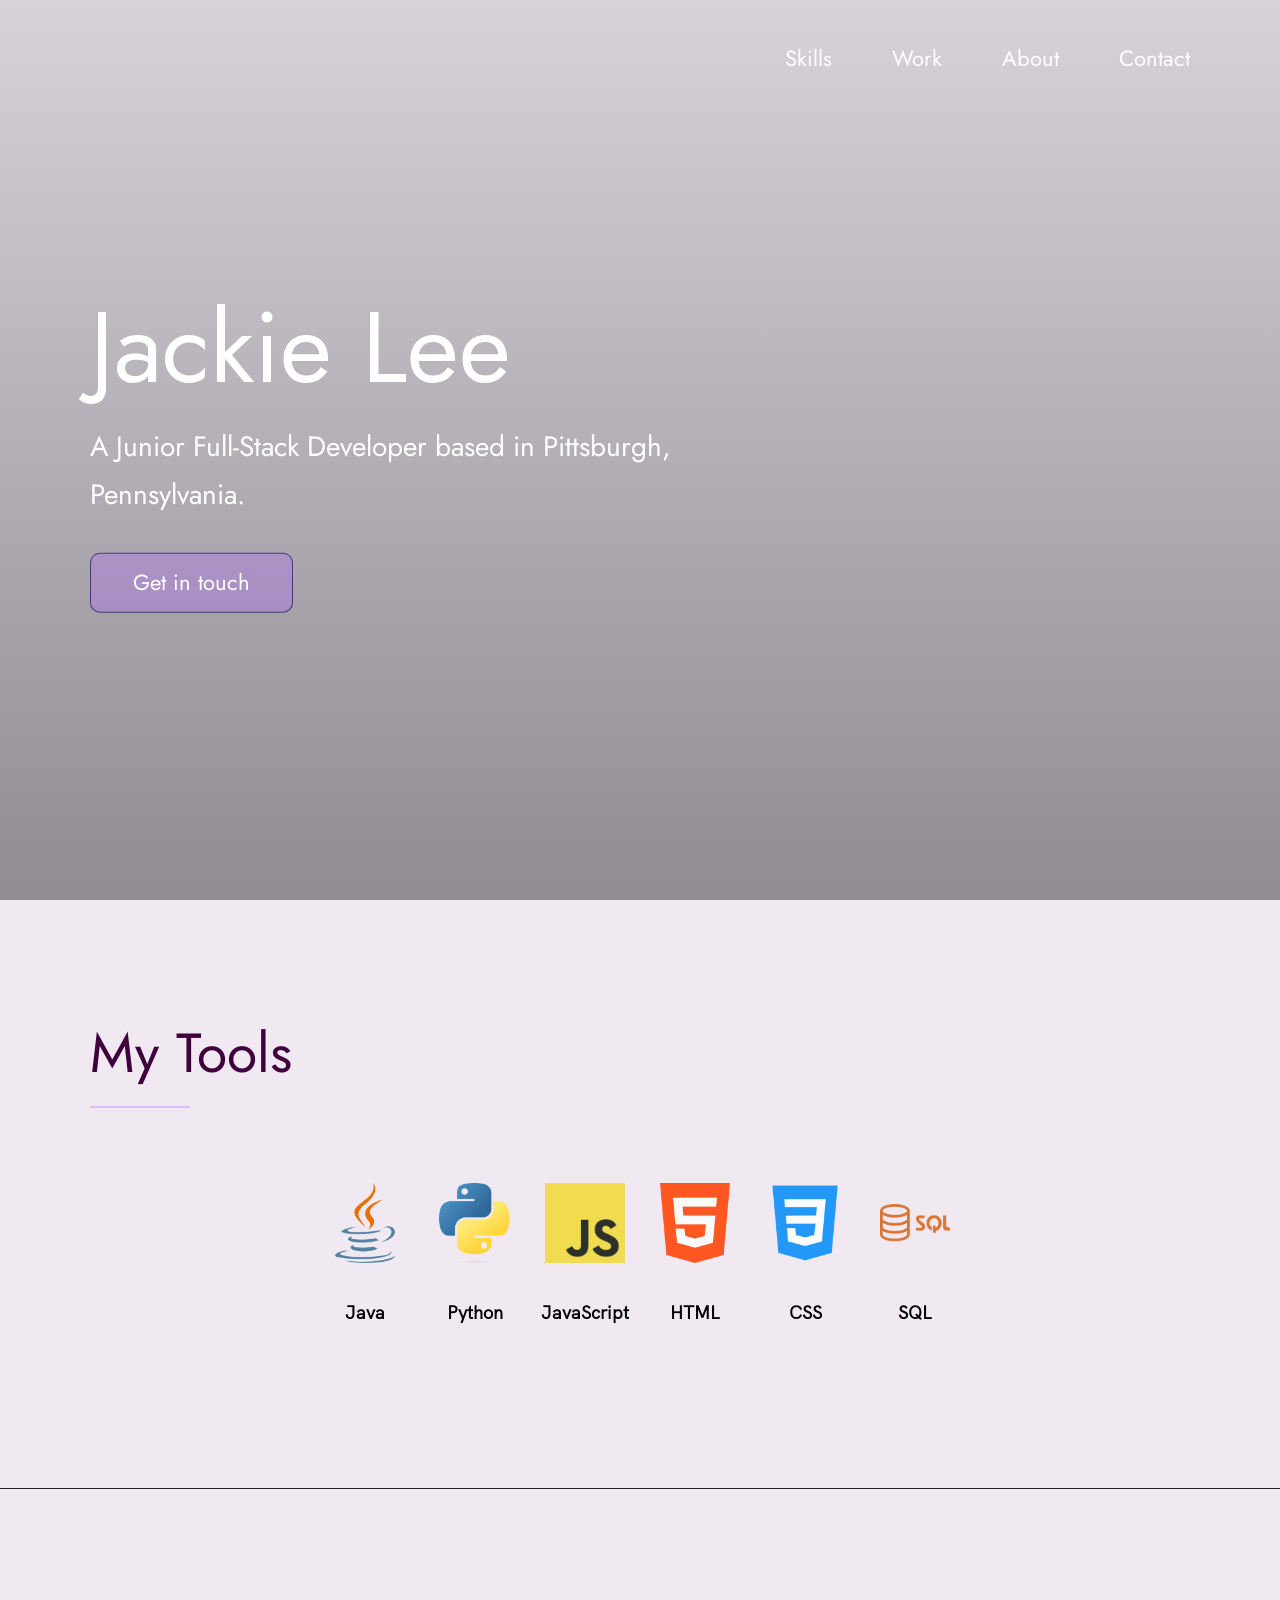
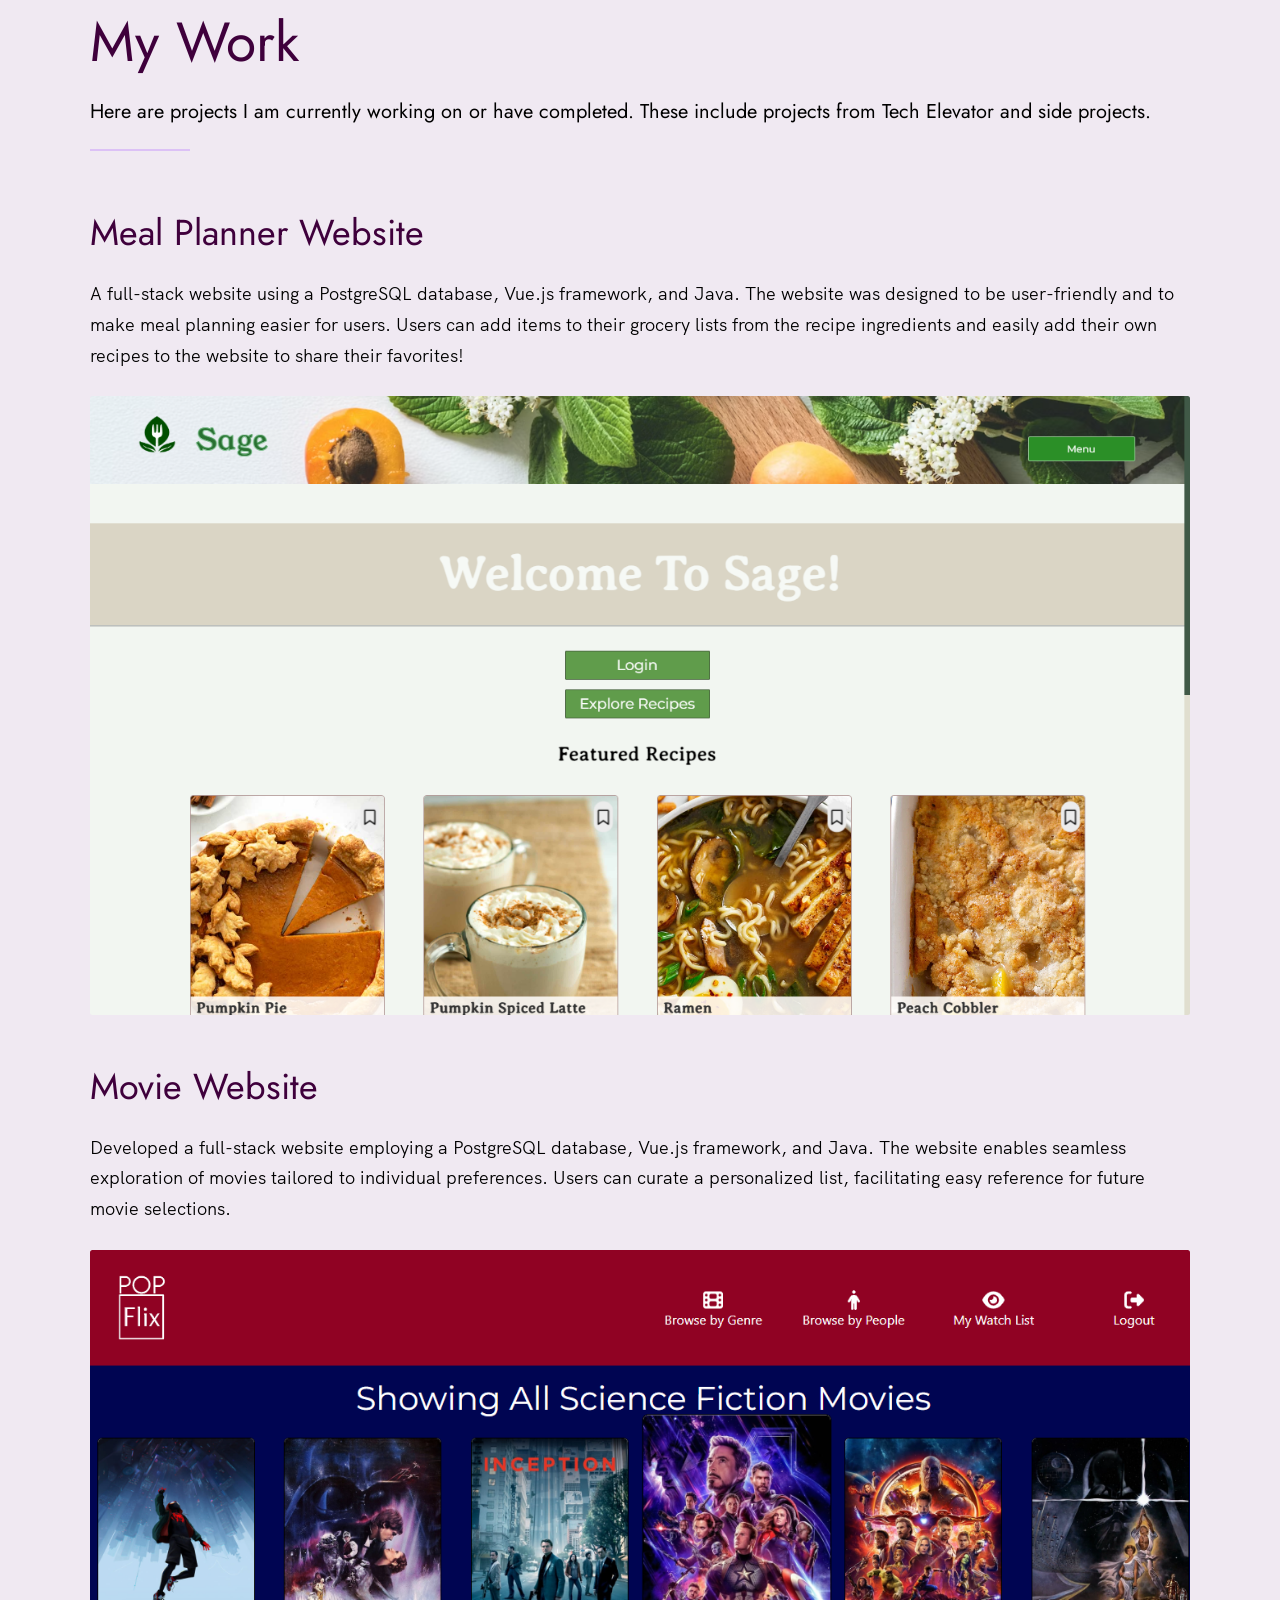
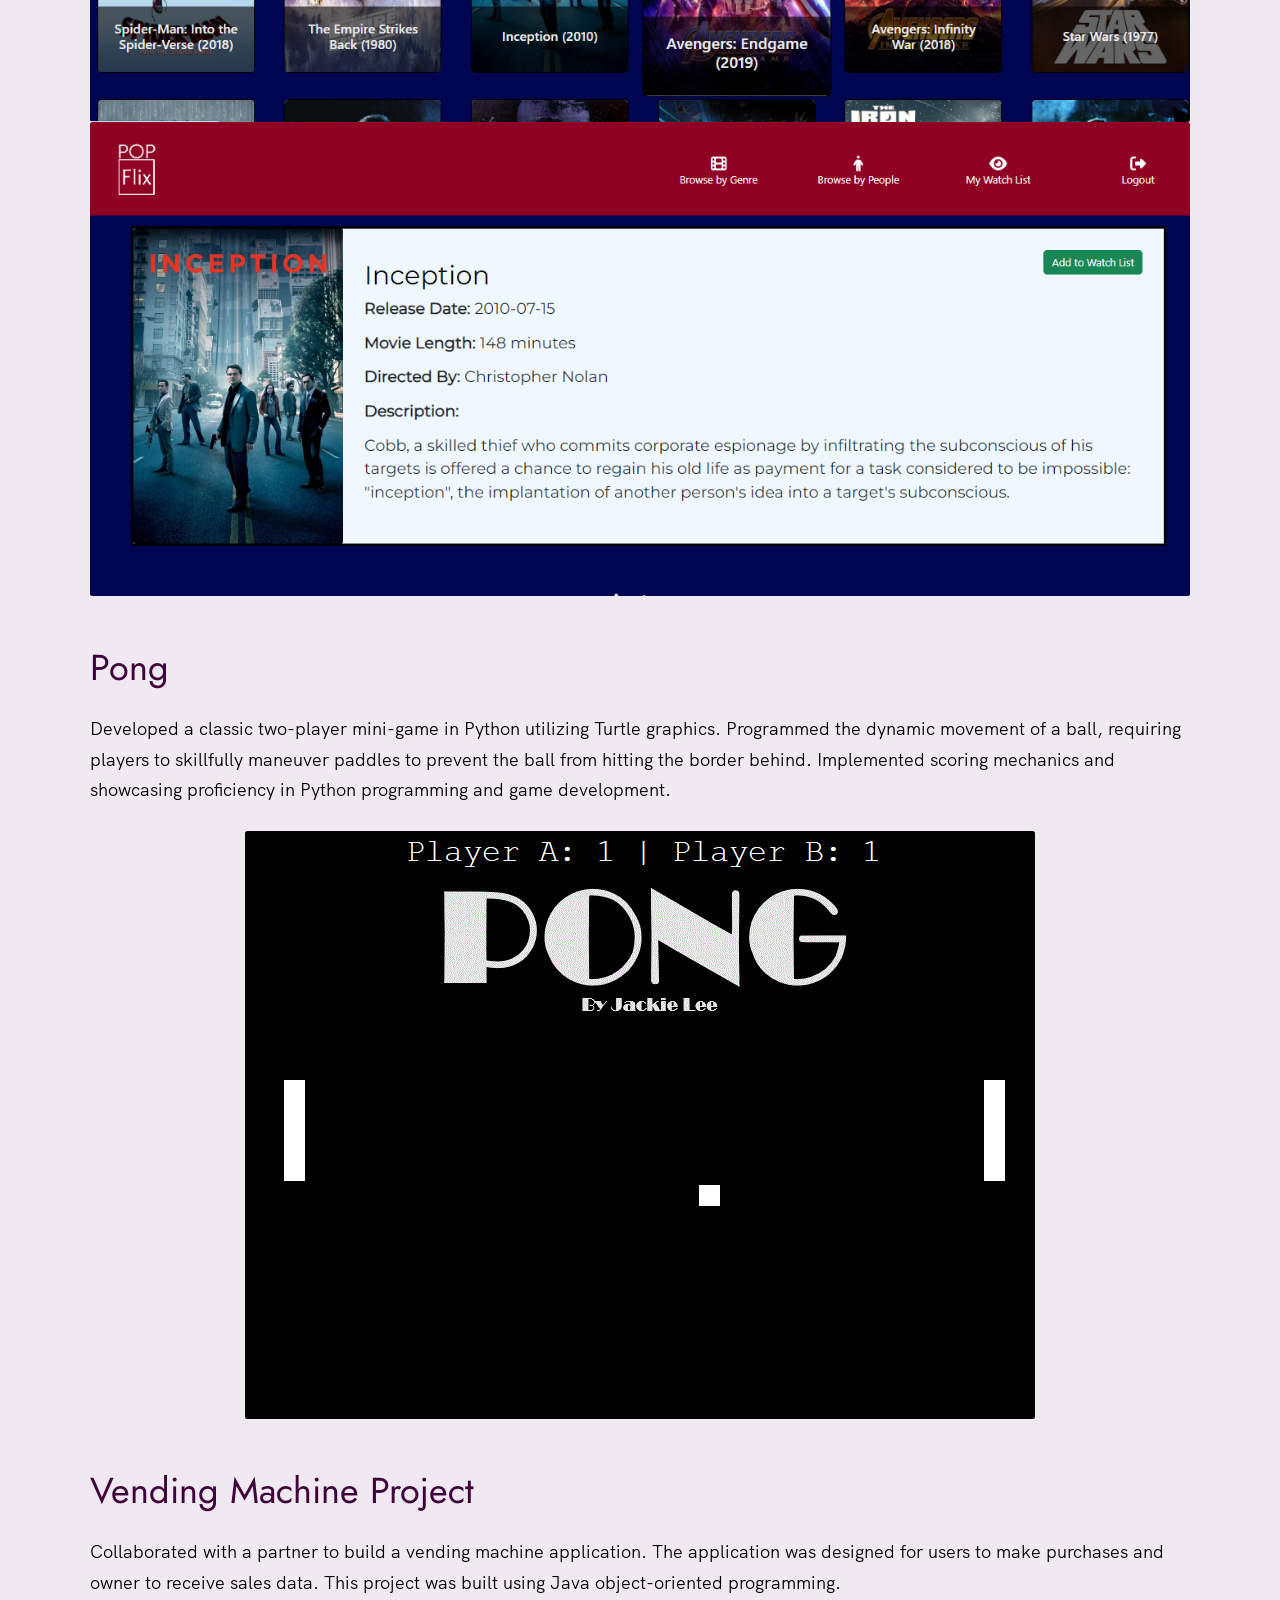
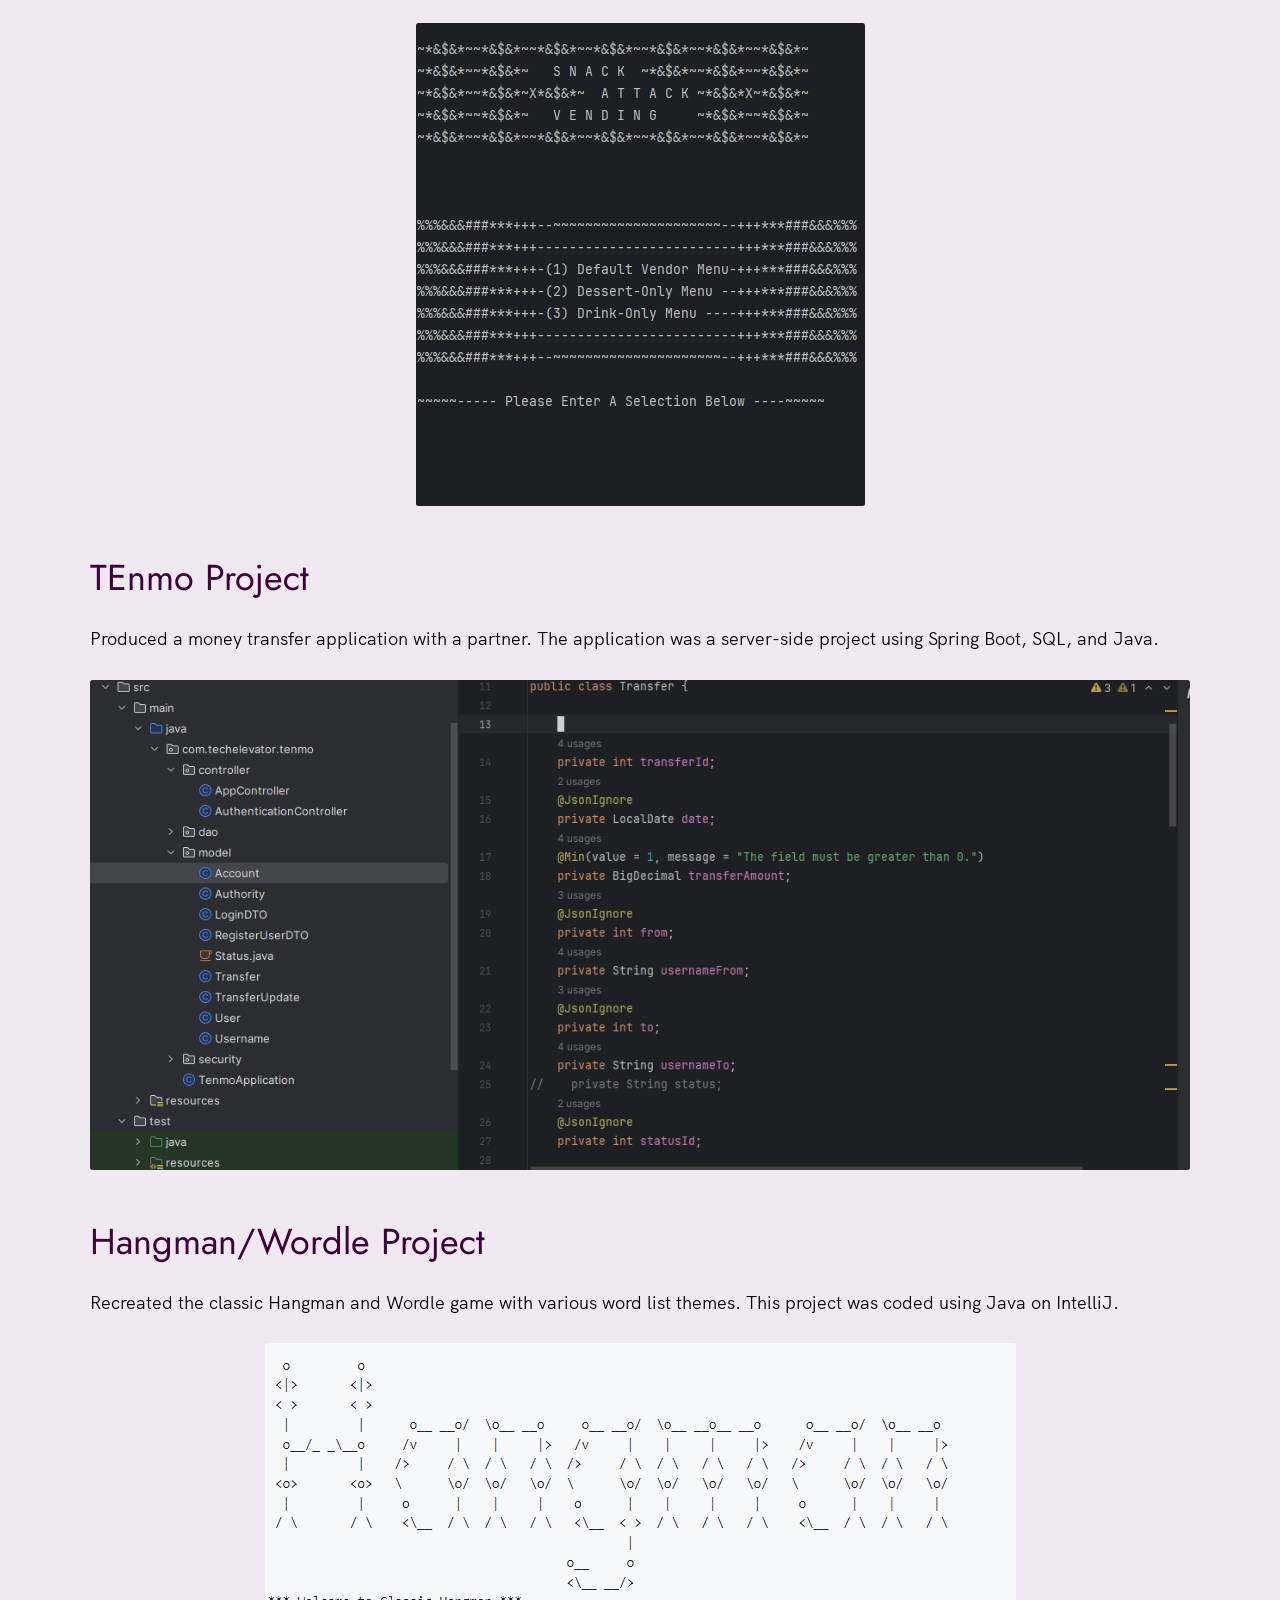
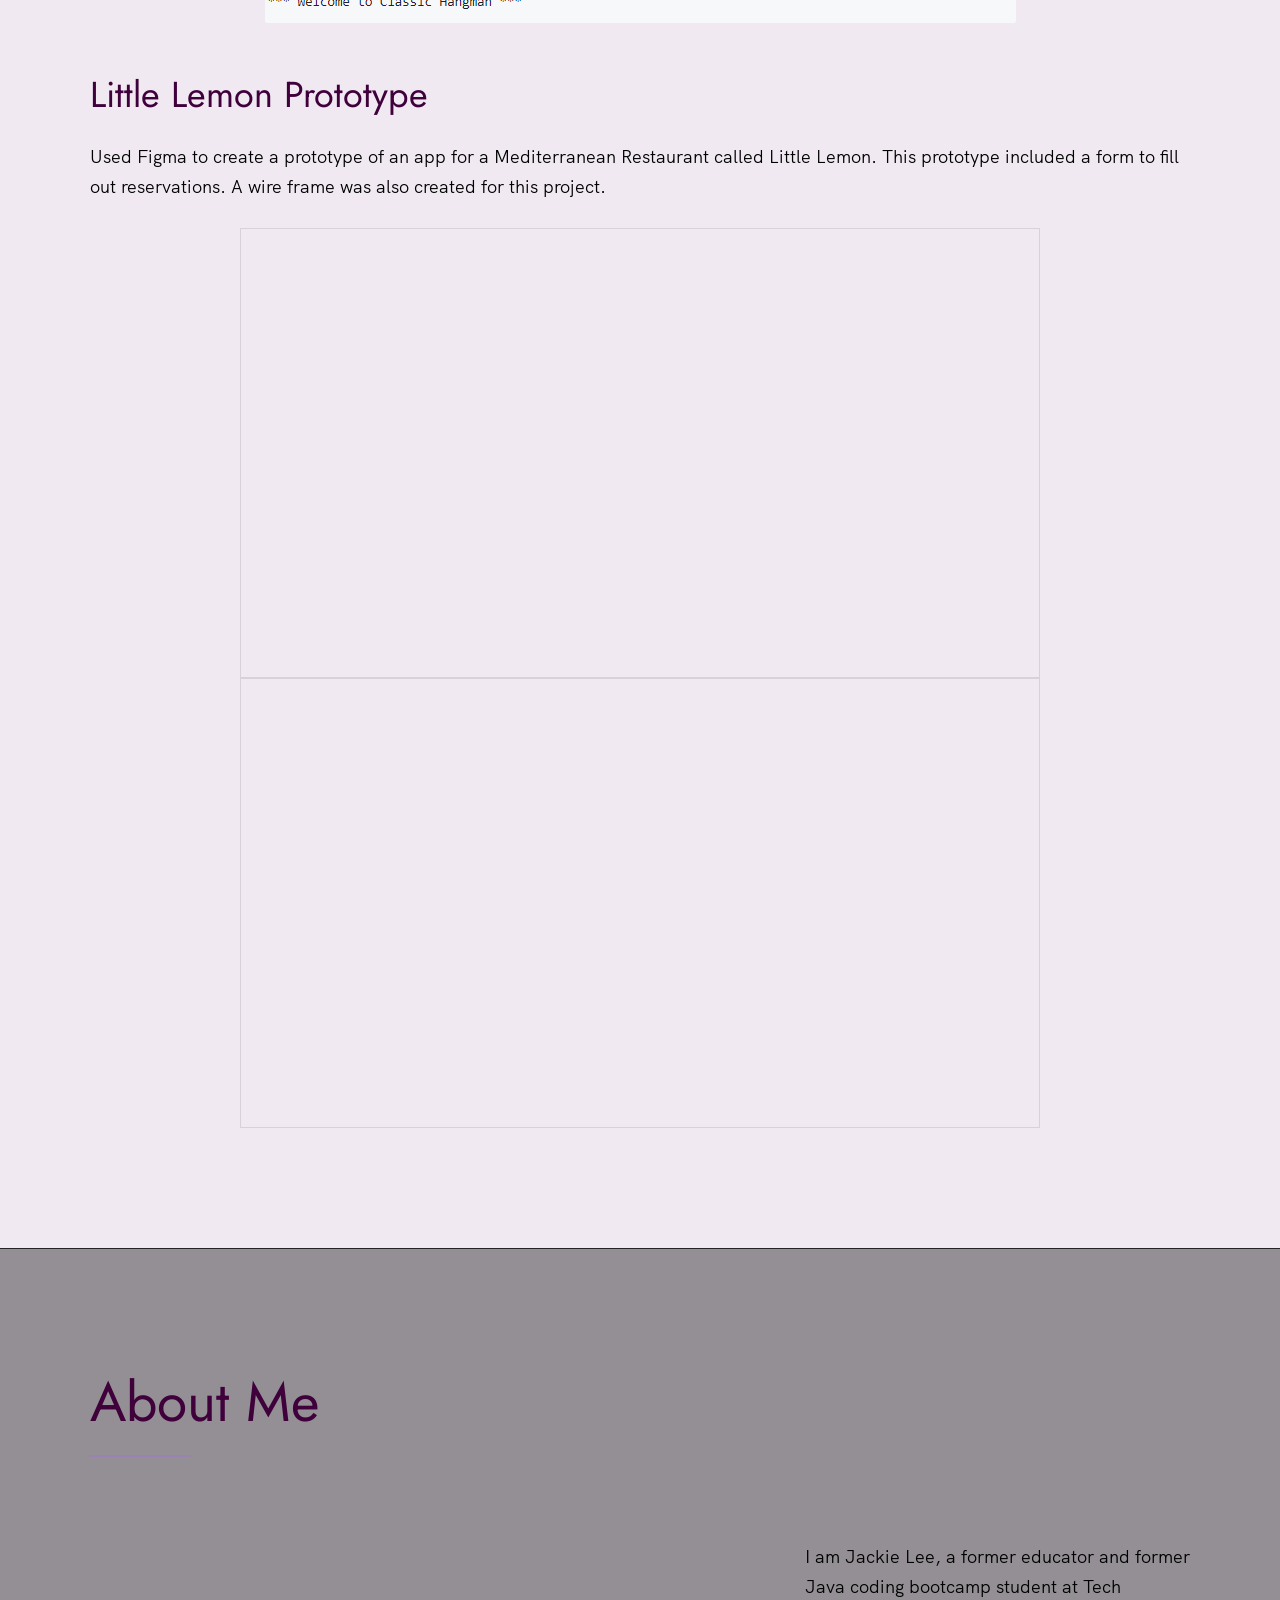
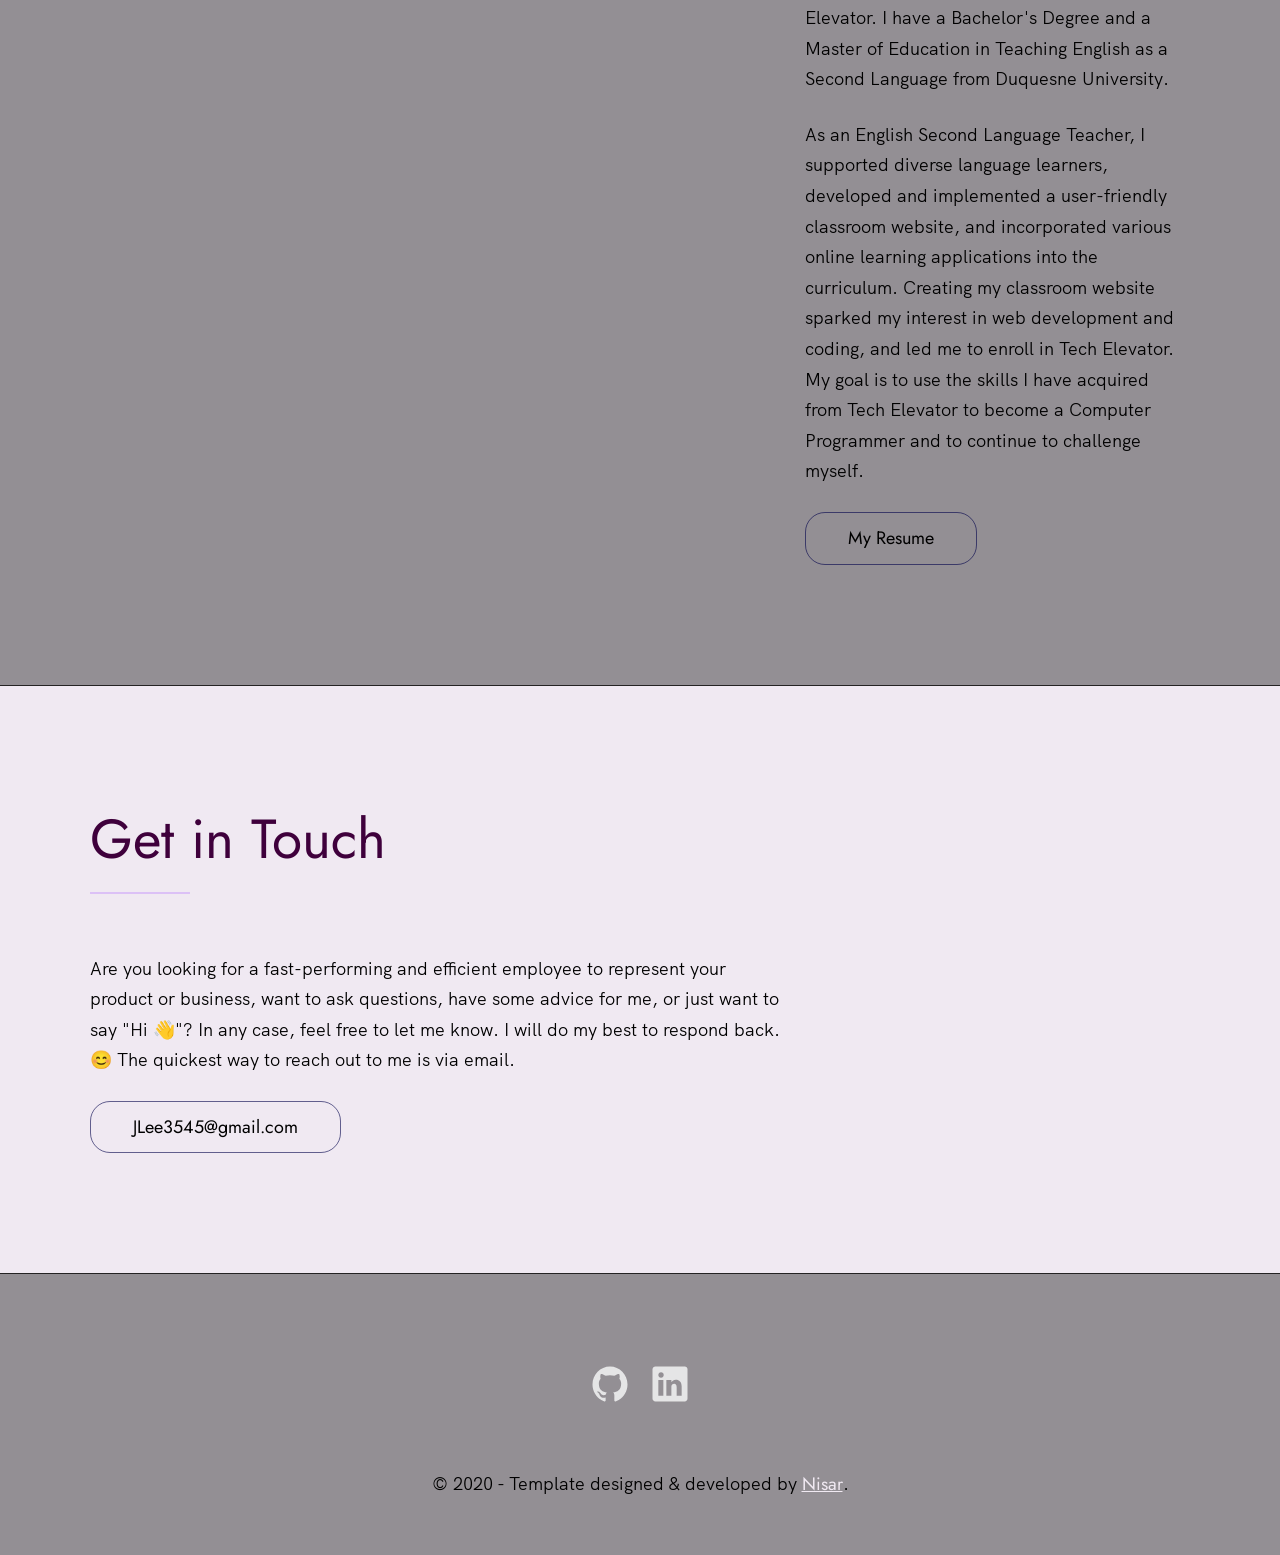
==== commit 94c7ebee: "skills" ====
--- a/index.html
+++ b/index.html
@@ -51,7 +51,43 @@
   </header>
 
   <main role="main">
-    <!-- ***** Work ***** -->
+    <!-- ***** Skills ***** -->
+    <section class = "skills" id = "skills">
+      <div class ="row">
+        <h2>My Tools</h2>
+        <div id="skill-container">
+          <div class = "icon">
+            <div class="icon-pic"><img src="./images/java.png" alt="java"/></div>
+            <div class="icon-text"><p><b>Java</b></p></div>
+          </div>
+          <div class = "icon">
+            <div class="icon-pic"><img src="./images/Python.png" alt="Python"/></div>
+            <div class="icon-text"><p><b>Python</b></p>
+            </div>
+          </div>
+          <div class = "icon">
+            <div class="icon-pic"><img src="./images/Javascript.png" alt="Javascript"/></div>
+            <div class="icon-text"><p><b>JavaScript</b></p>
+            </div>
+          </div>
+          <div class = "icon">
+            <div class="icon-pic"><img src="./images/Html.png" alt="html"/></div>
+            <div class="icon-text"><p><b>HTML</b></p>
+            </div>
+          </div>
+          <div class = "icon">
+            <div class="icon-pic"><img src="./images/CSS.png" alt="CSS"/></div>
+            <div class="icon-text"><p><b>CSS</b></p>
+            </div>
+          </div>
+          <div class = "icon">
+            <div class="icon-pic"><img src="./images/SQL.png" alt="SQL"/></div>
+            <div class="icon-text"><p><b>SQL</b></p>
+            </div>
+          </div>
+        </div>
+      </div>
+    </section>
 
     <!-- ***** Work ***** -->
 
--- a/index.css
+++ b/index.css
@@ -695,4 +695,34 @@
 .fade-in-text {
     font-size: 10rem;
     animation: fadeIn 8s;
-  }+}
+
+.icon{
+    height: auto;
+    width:8rem;
+    margin:     1.5rem;
+    display: flex;
+    flex-wrap: wrap;
+    align-content: center;
+    justify-content: center;
+}
+
+#skill-container{
+    display: flex;
+    align-content: center;
+    justify-content: center;
+    flex-wrap: wrap;
+}
+
+#icon-text p{
+    text-align: center;
+}
+
+.icon img{
+    height: 8rem;
+}
+
+.icon-pic{
+    align-content: flex-end;
+}
+
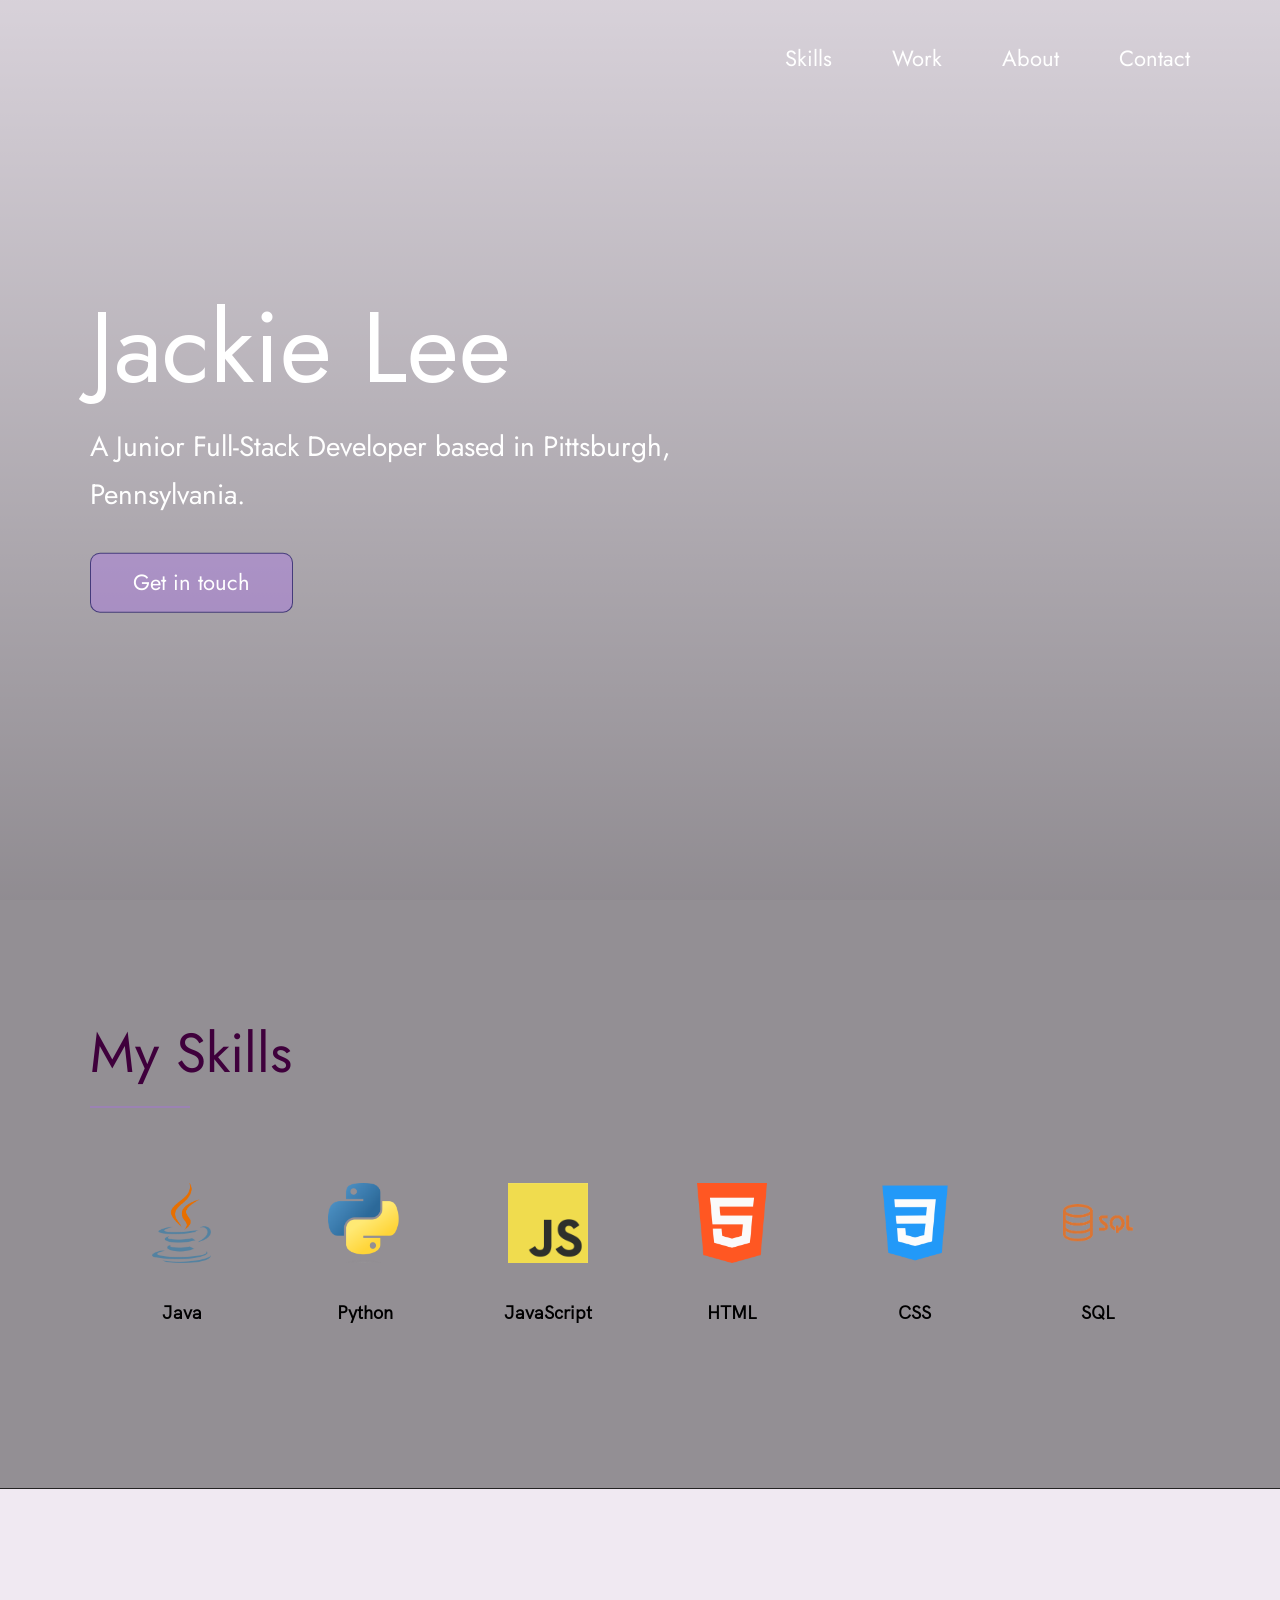
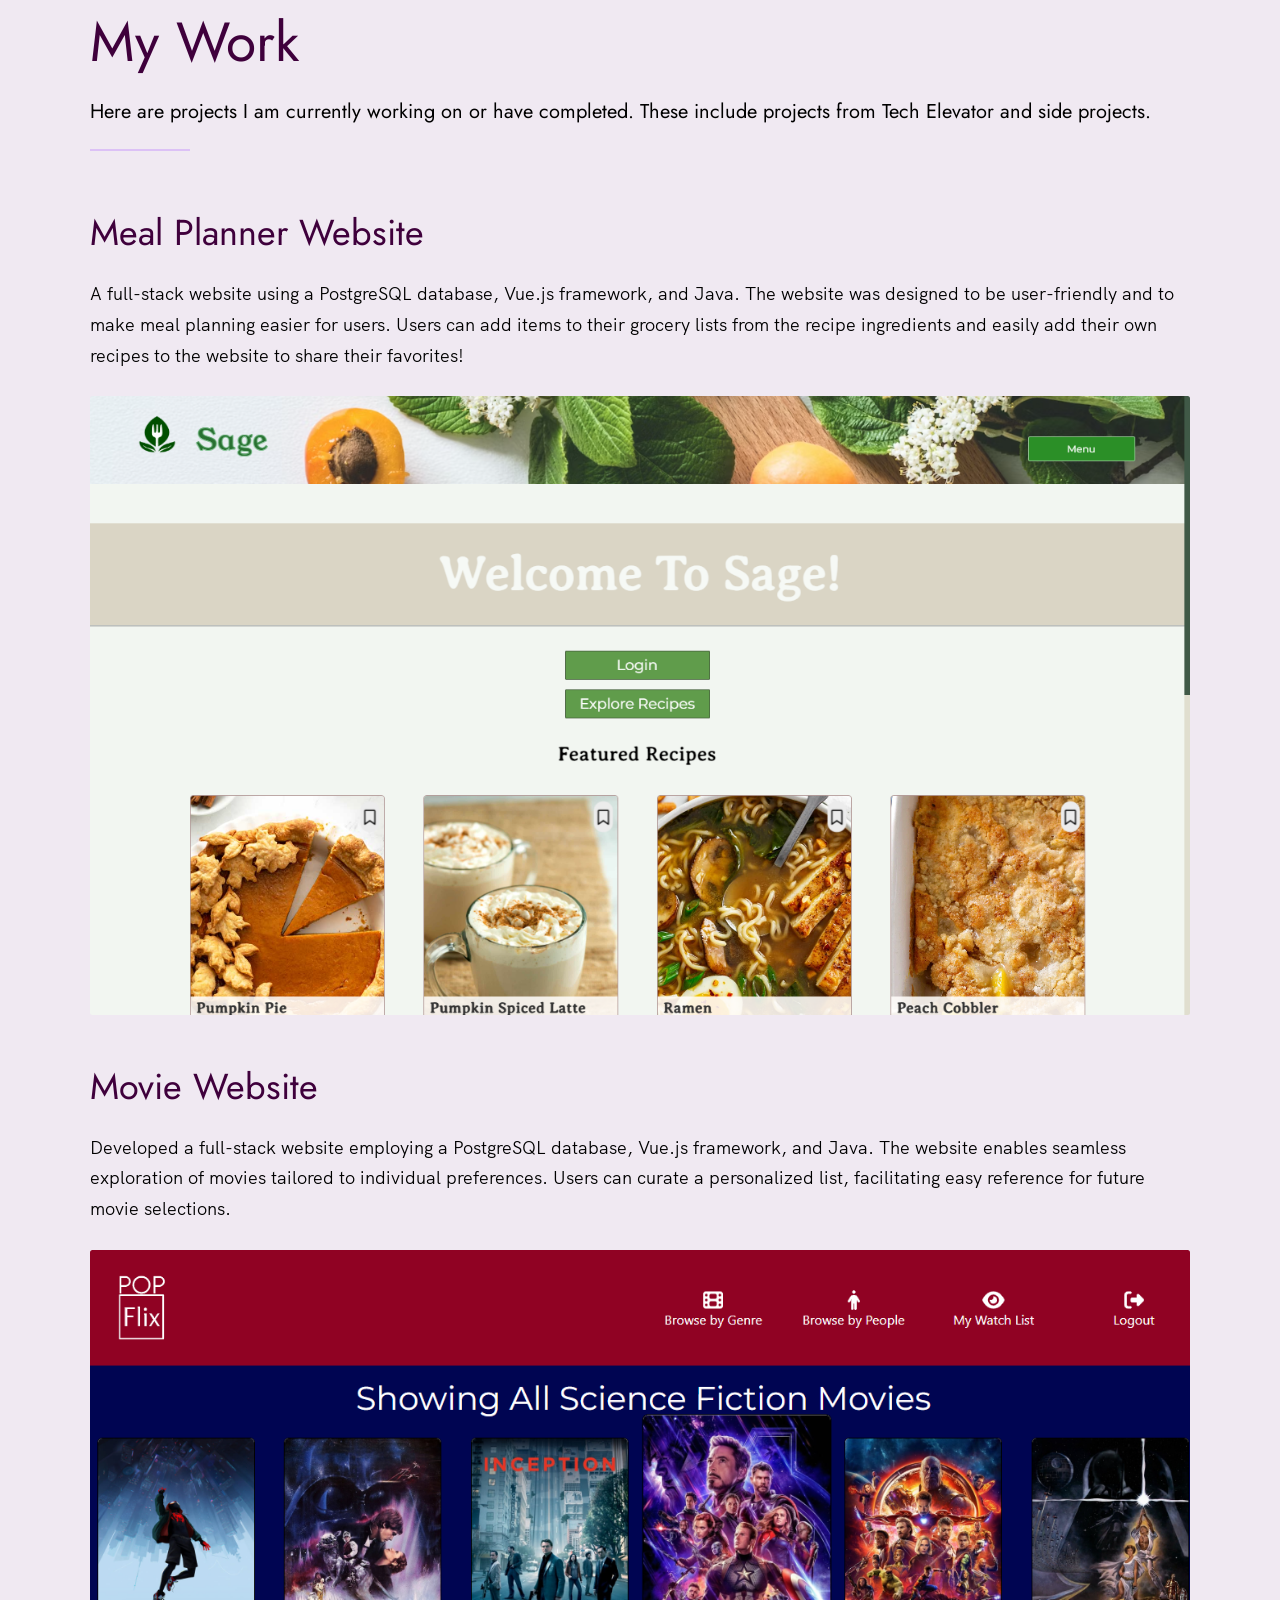
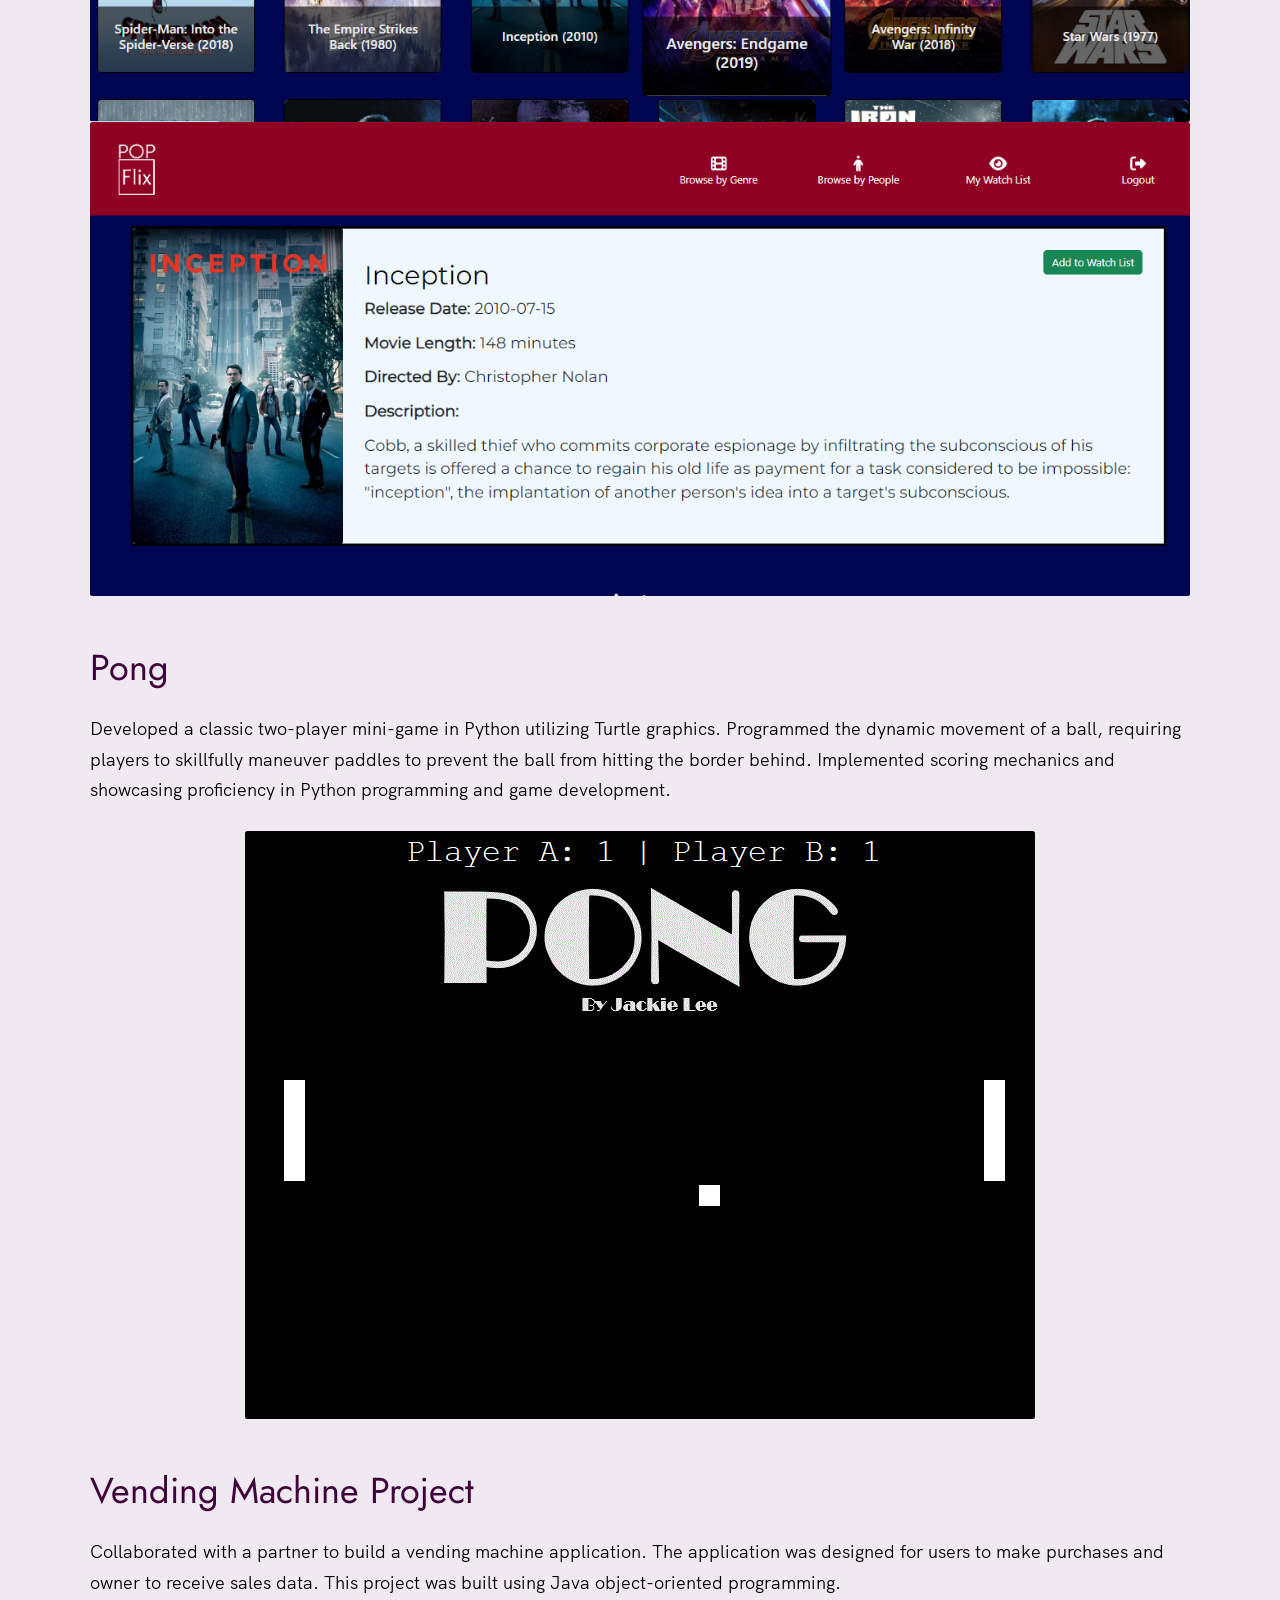
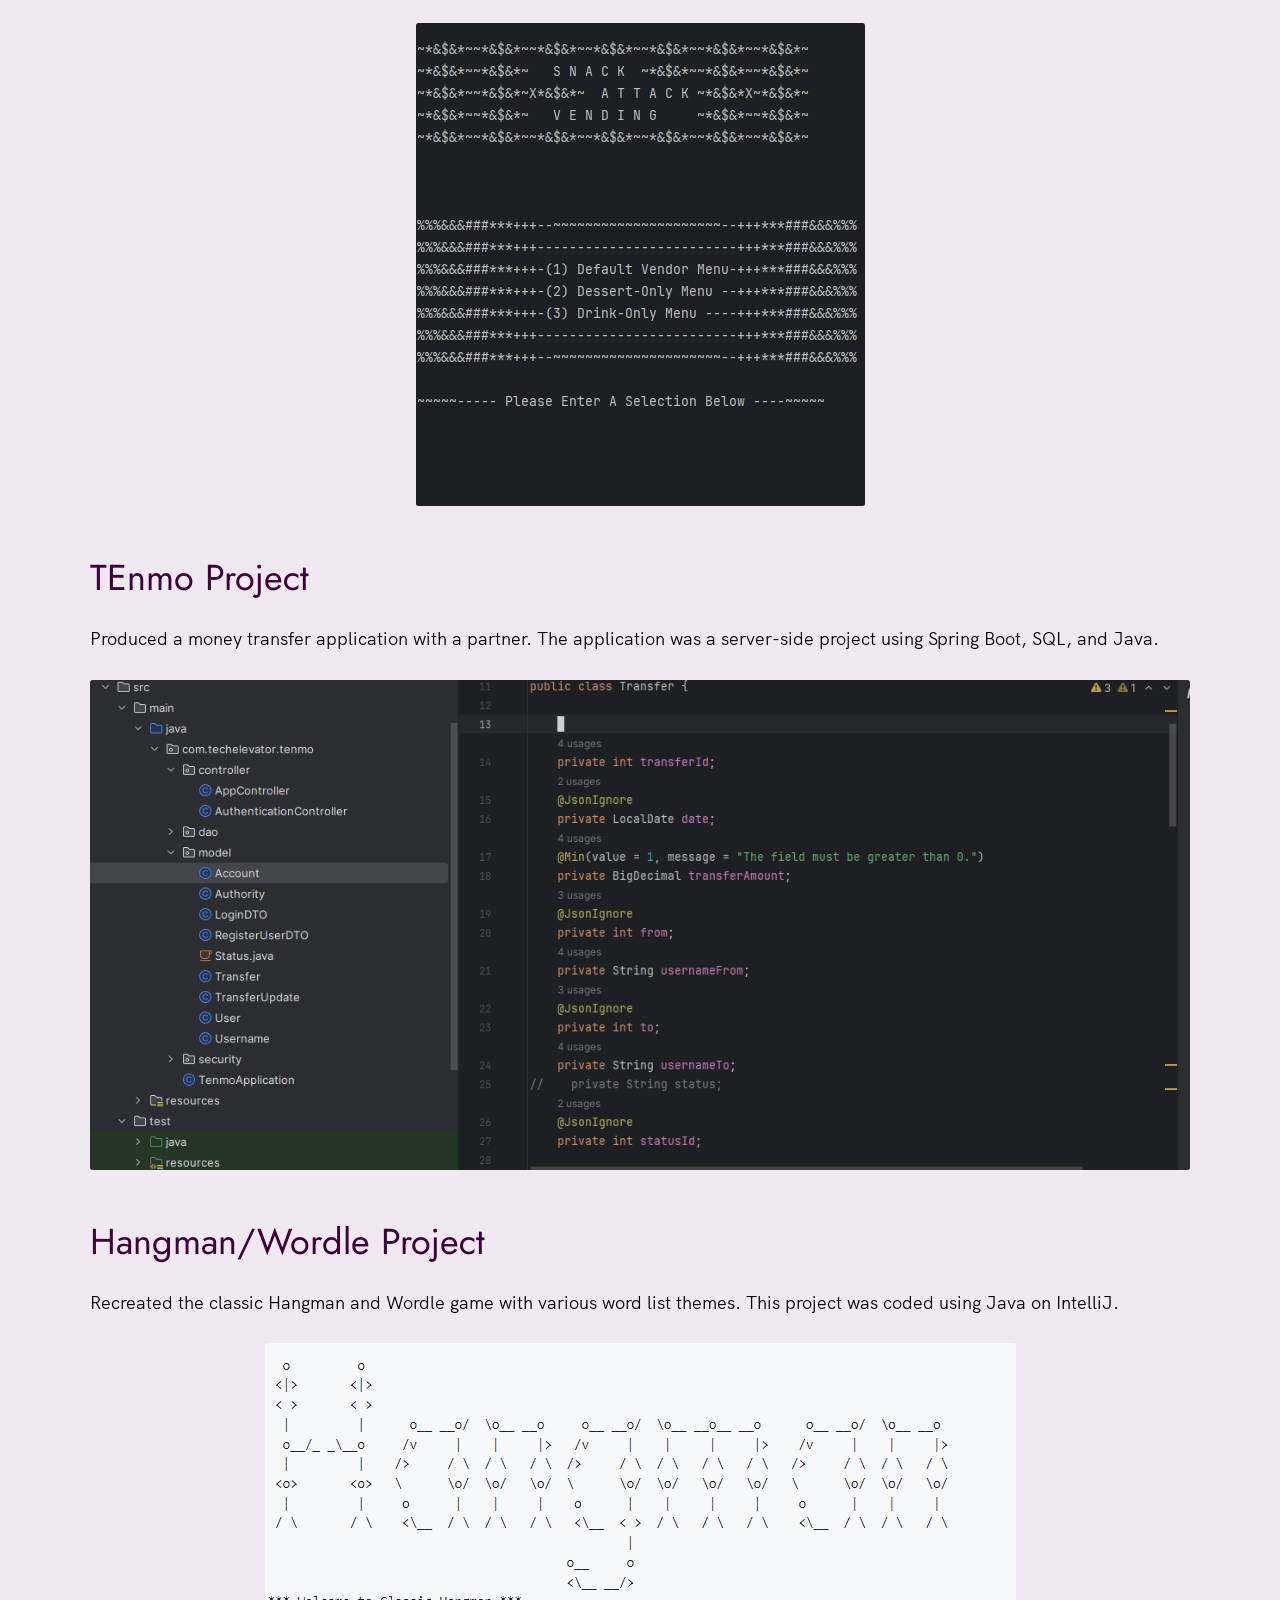
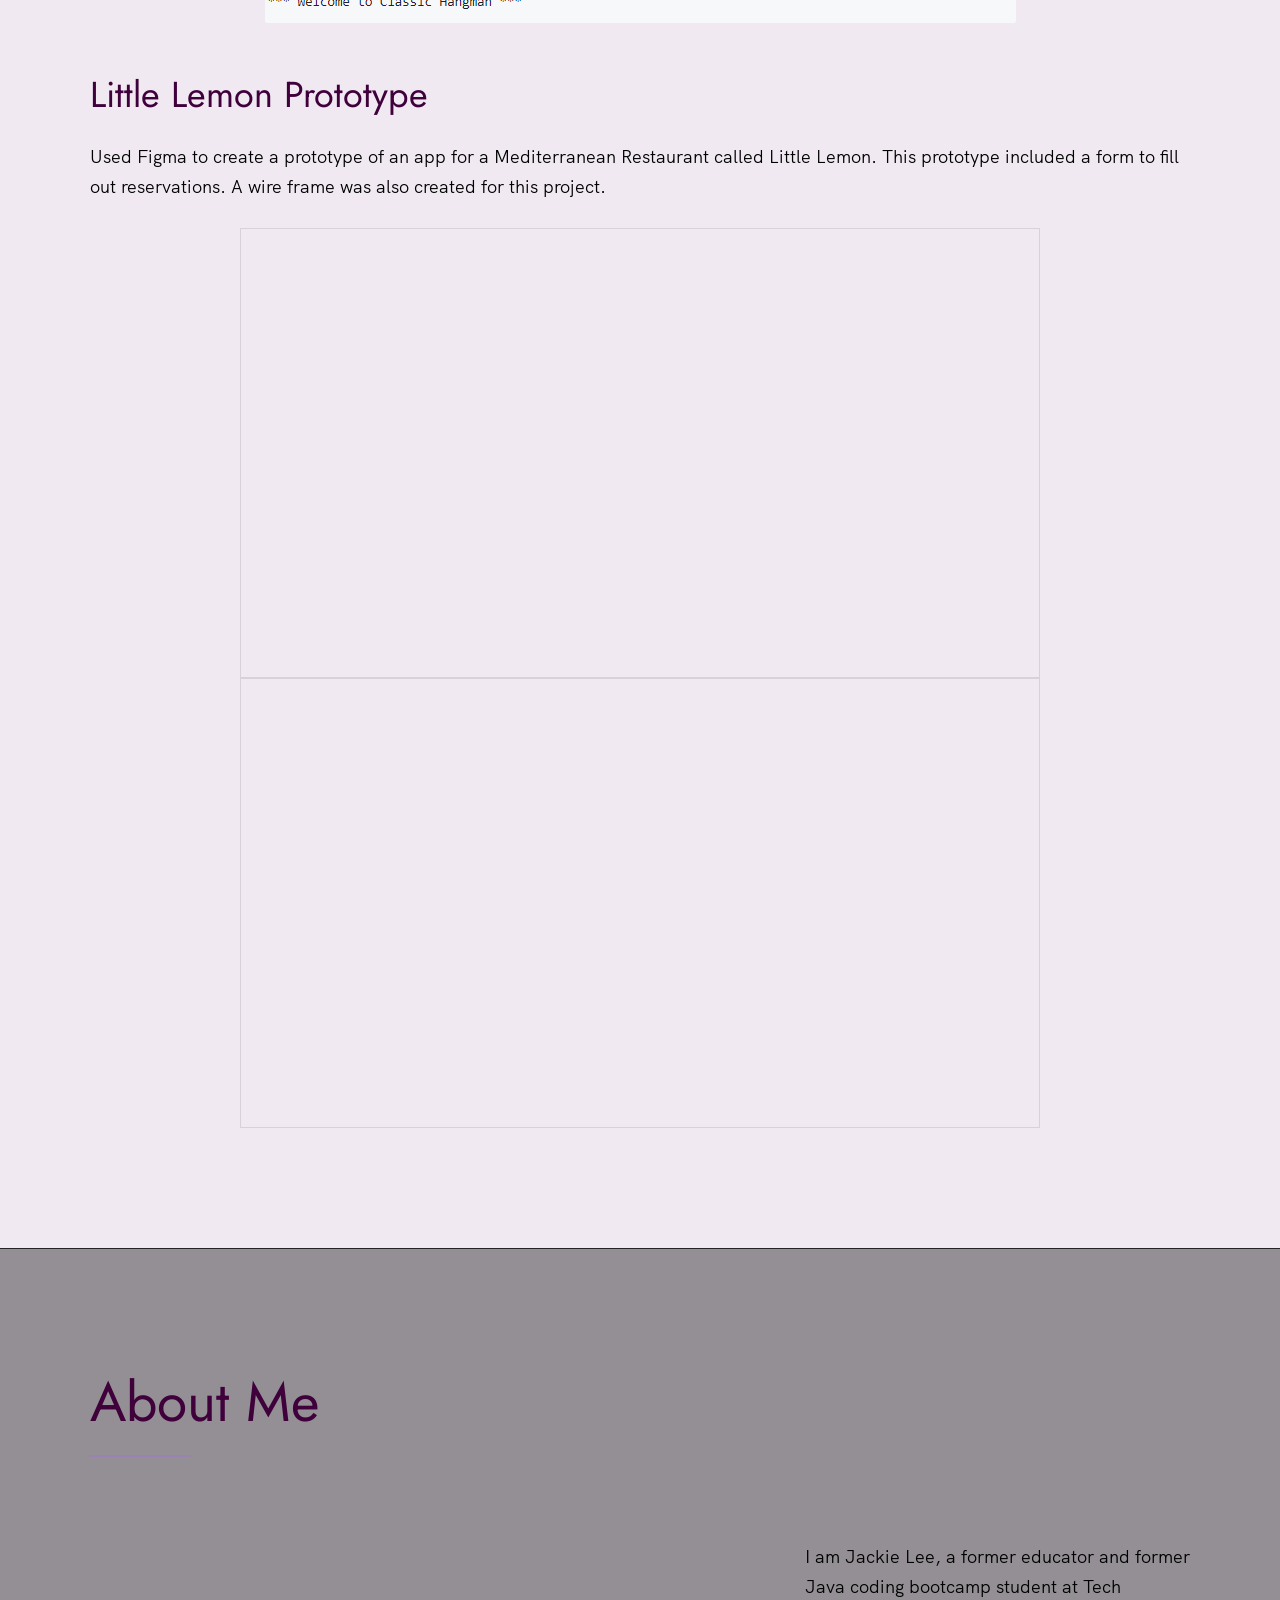
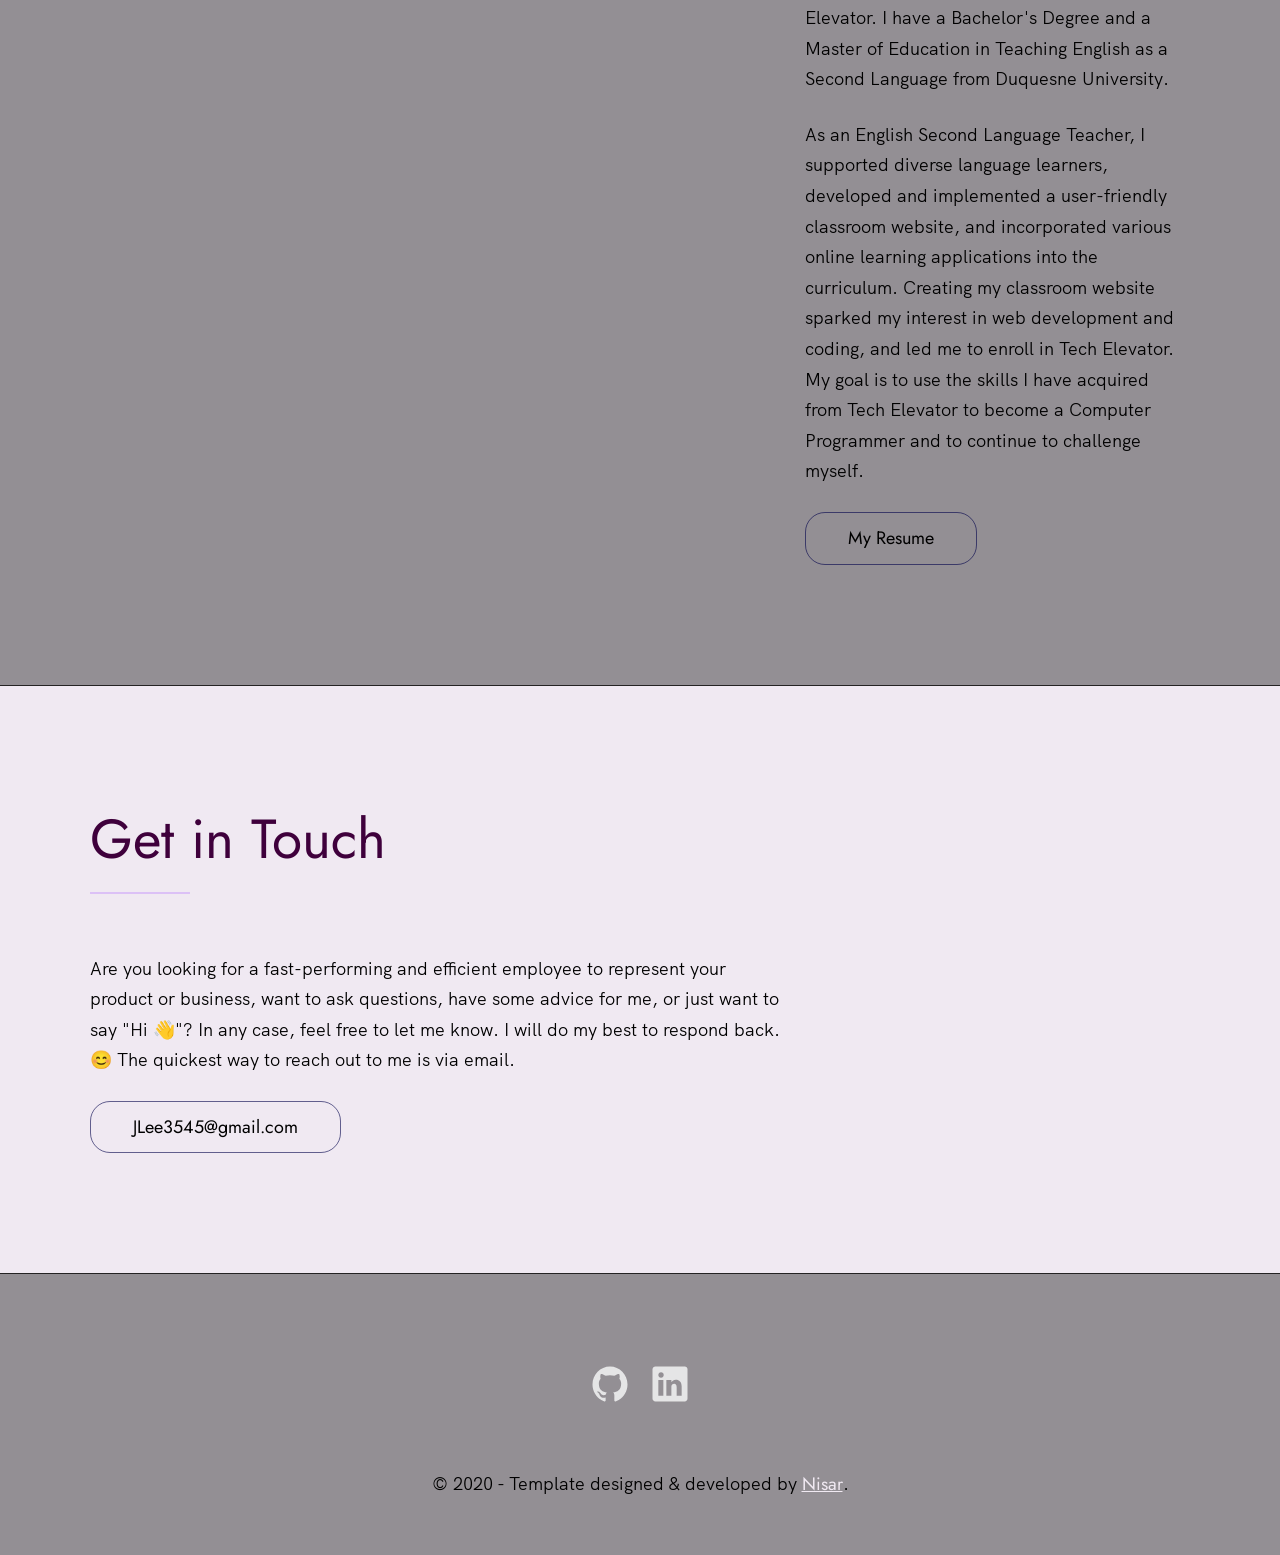
==== commit 43a8c062: "fix" ====
--- a/index.html
+++ b/index.html
@@ -54,7 +54,7 @@
     <!-- ***** Skills ***** -->
     <section class = "skills" id = "skills">
       <div class ="row">
-        <h2>My Tools</h2>
+        <h2>My Skills</h2>
         <div id="skill-container">
           <div class = "icon">
             <div class="icon-pic"><img src="./images/java.png" alt="java"/></div>
--- a/index.css
+++ b/index.css
@@ -710,7 +710,7 @@
 #skill-container{
     display: flex;
     align-content: center;
-    justify-content: center;
+    justify-content: space-around;
     flex-wrap: wrap;
 }
 
@@ -726,3 +726,7 @@
     align-content: flex-end;
 }
 
+#skills{
+    background-color: #00000063;;
+}
+
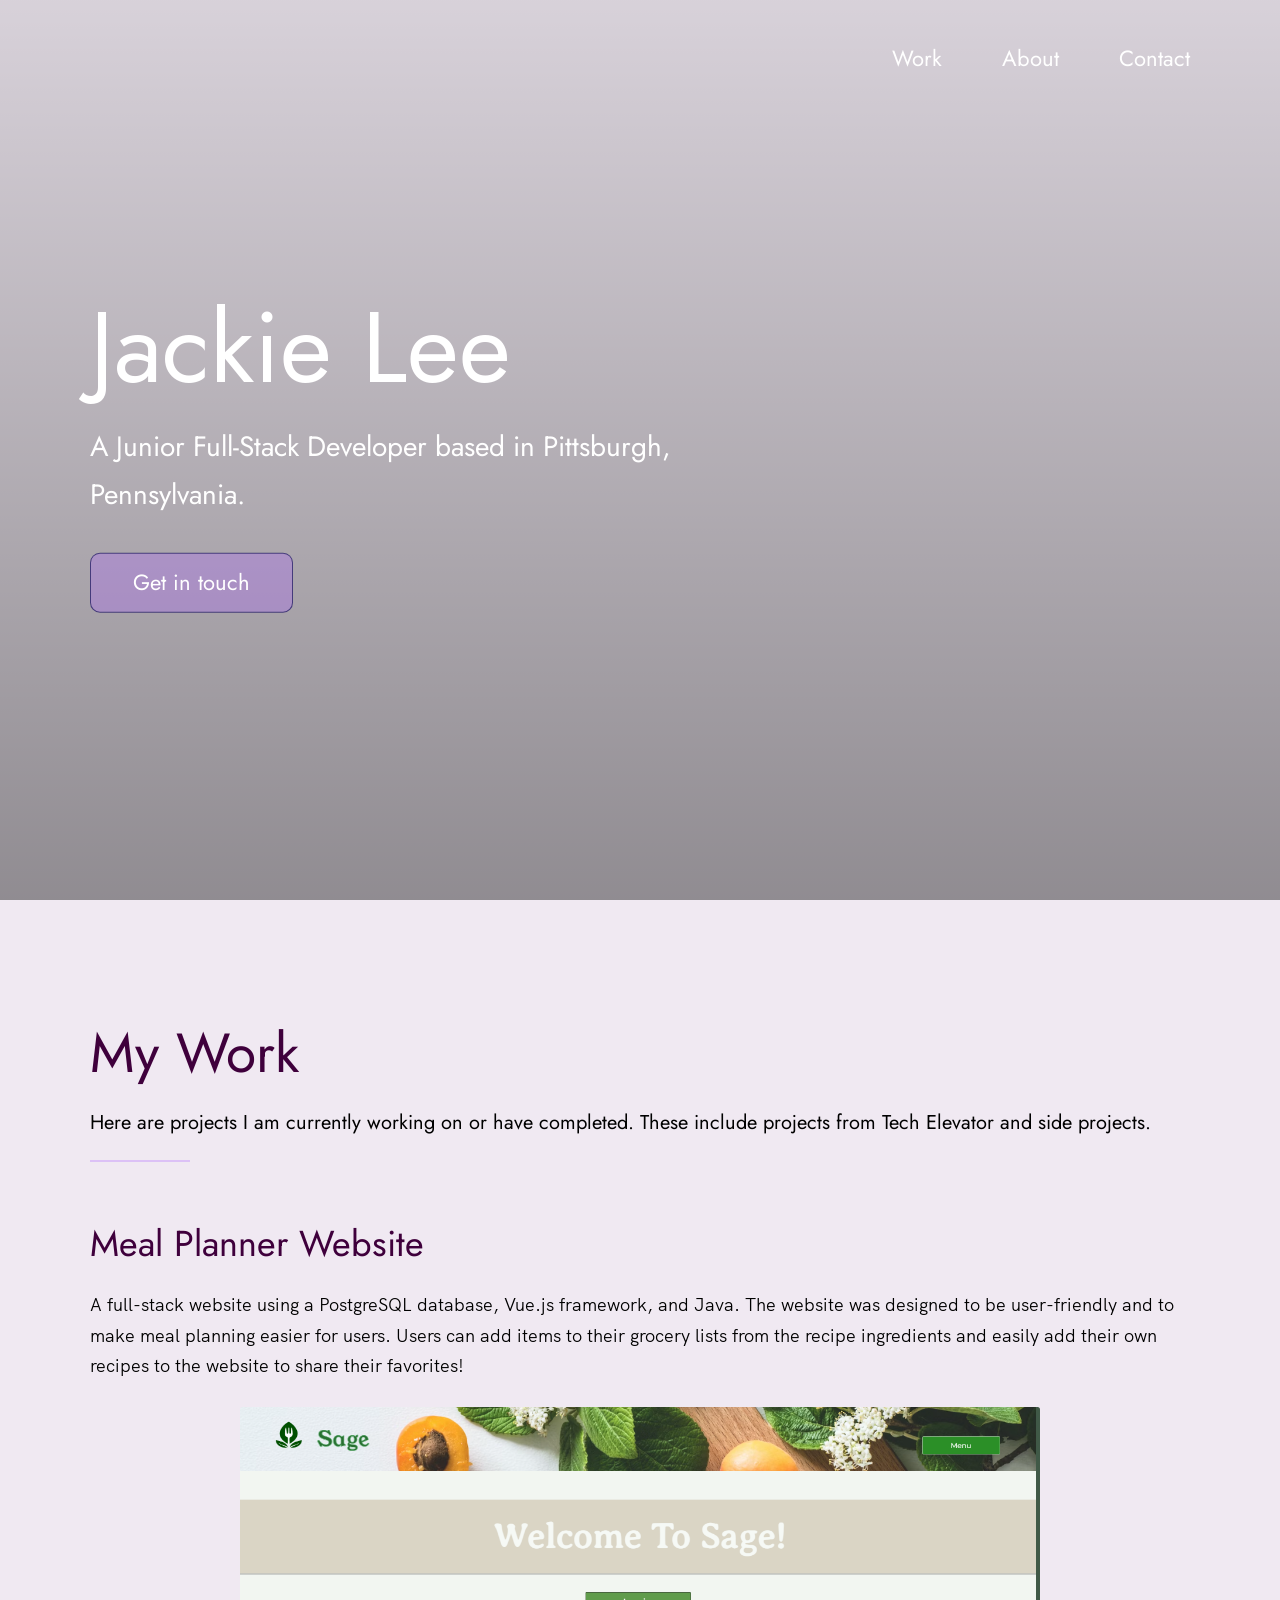
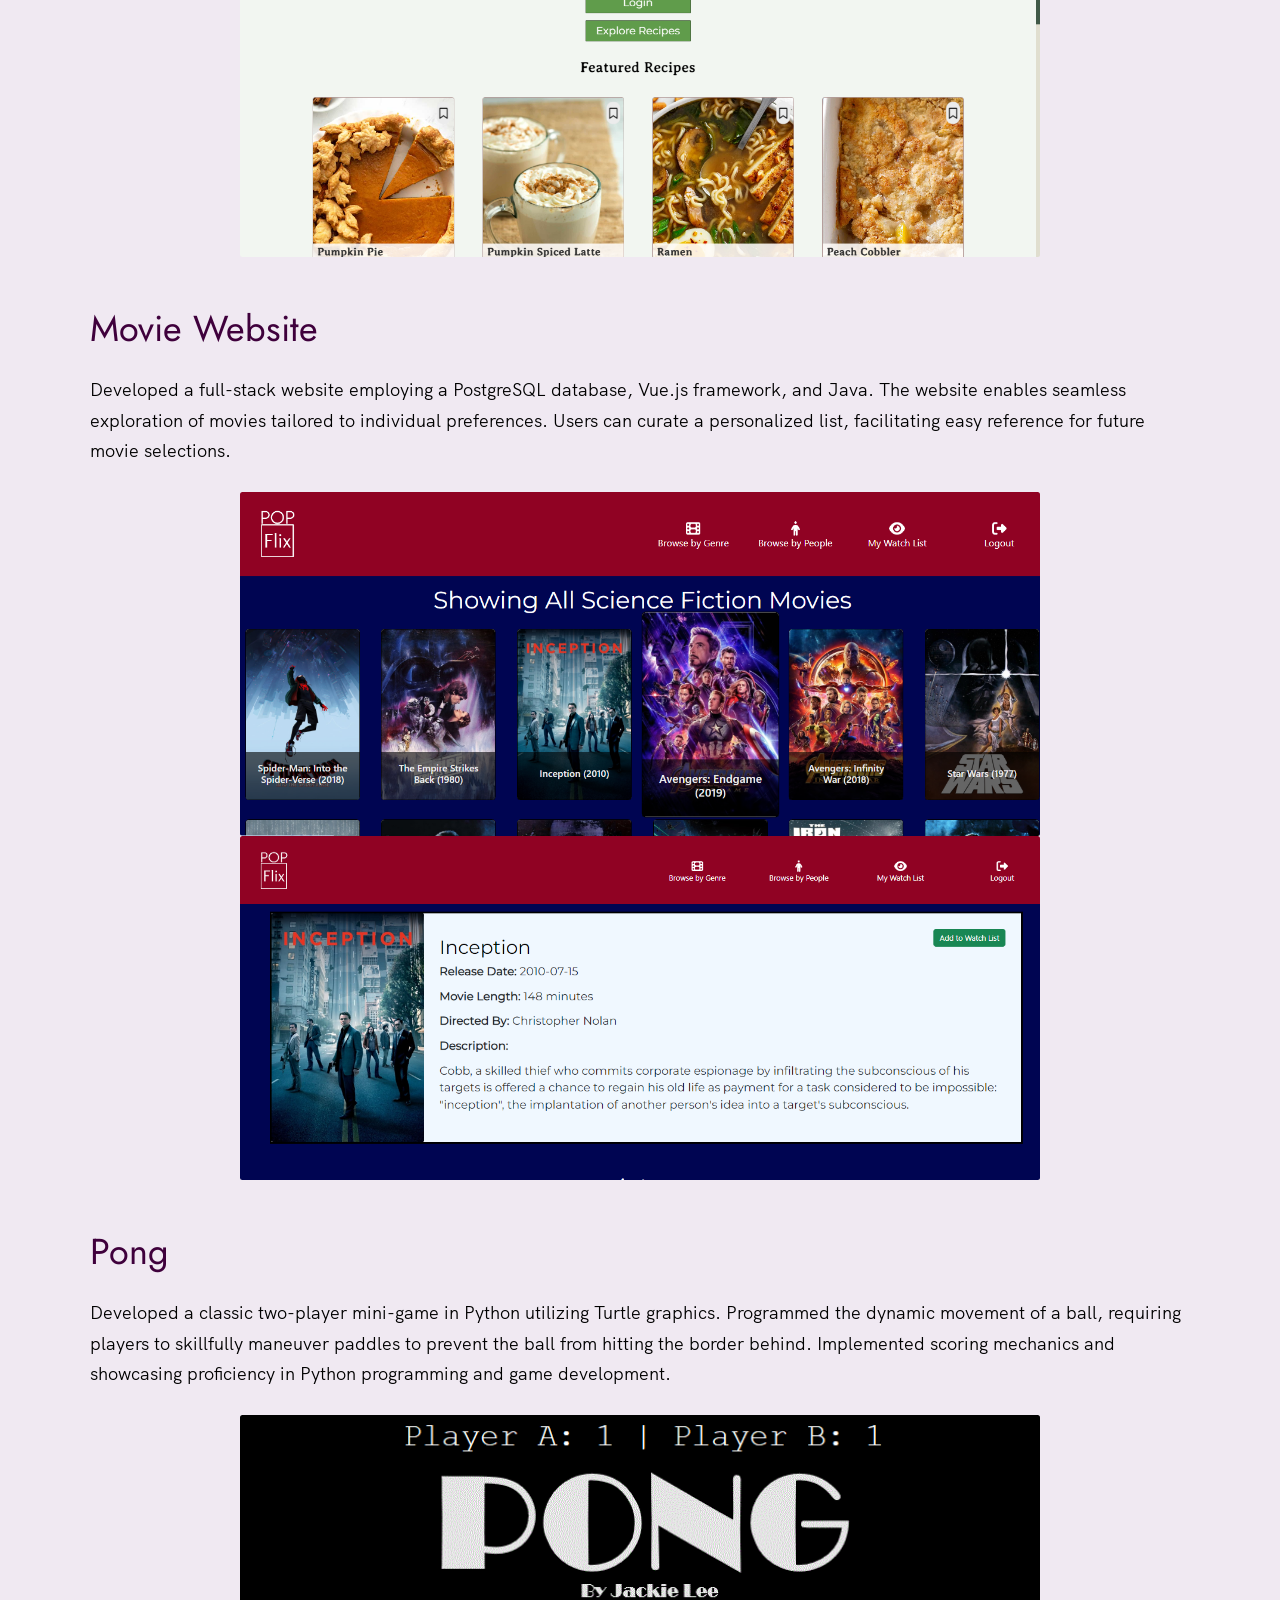
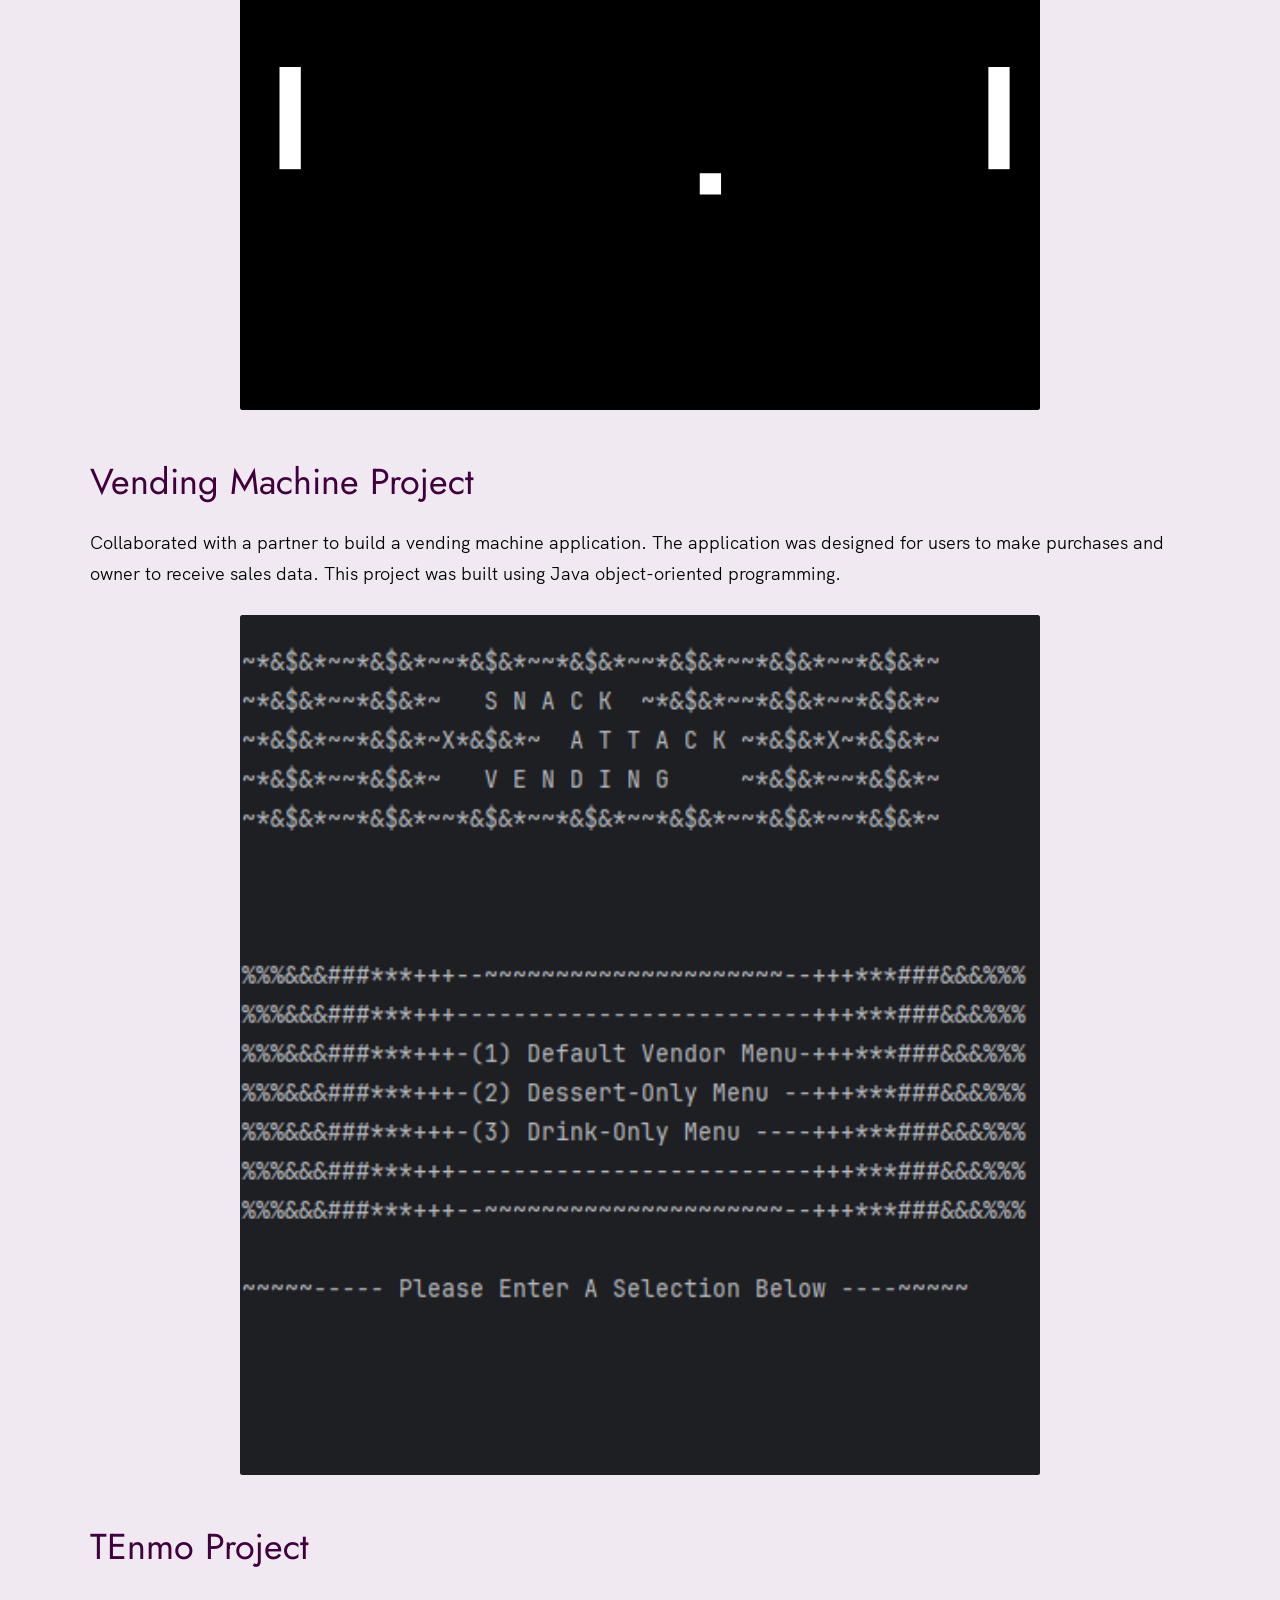
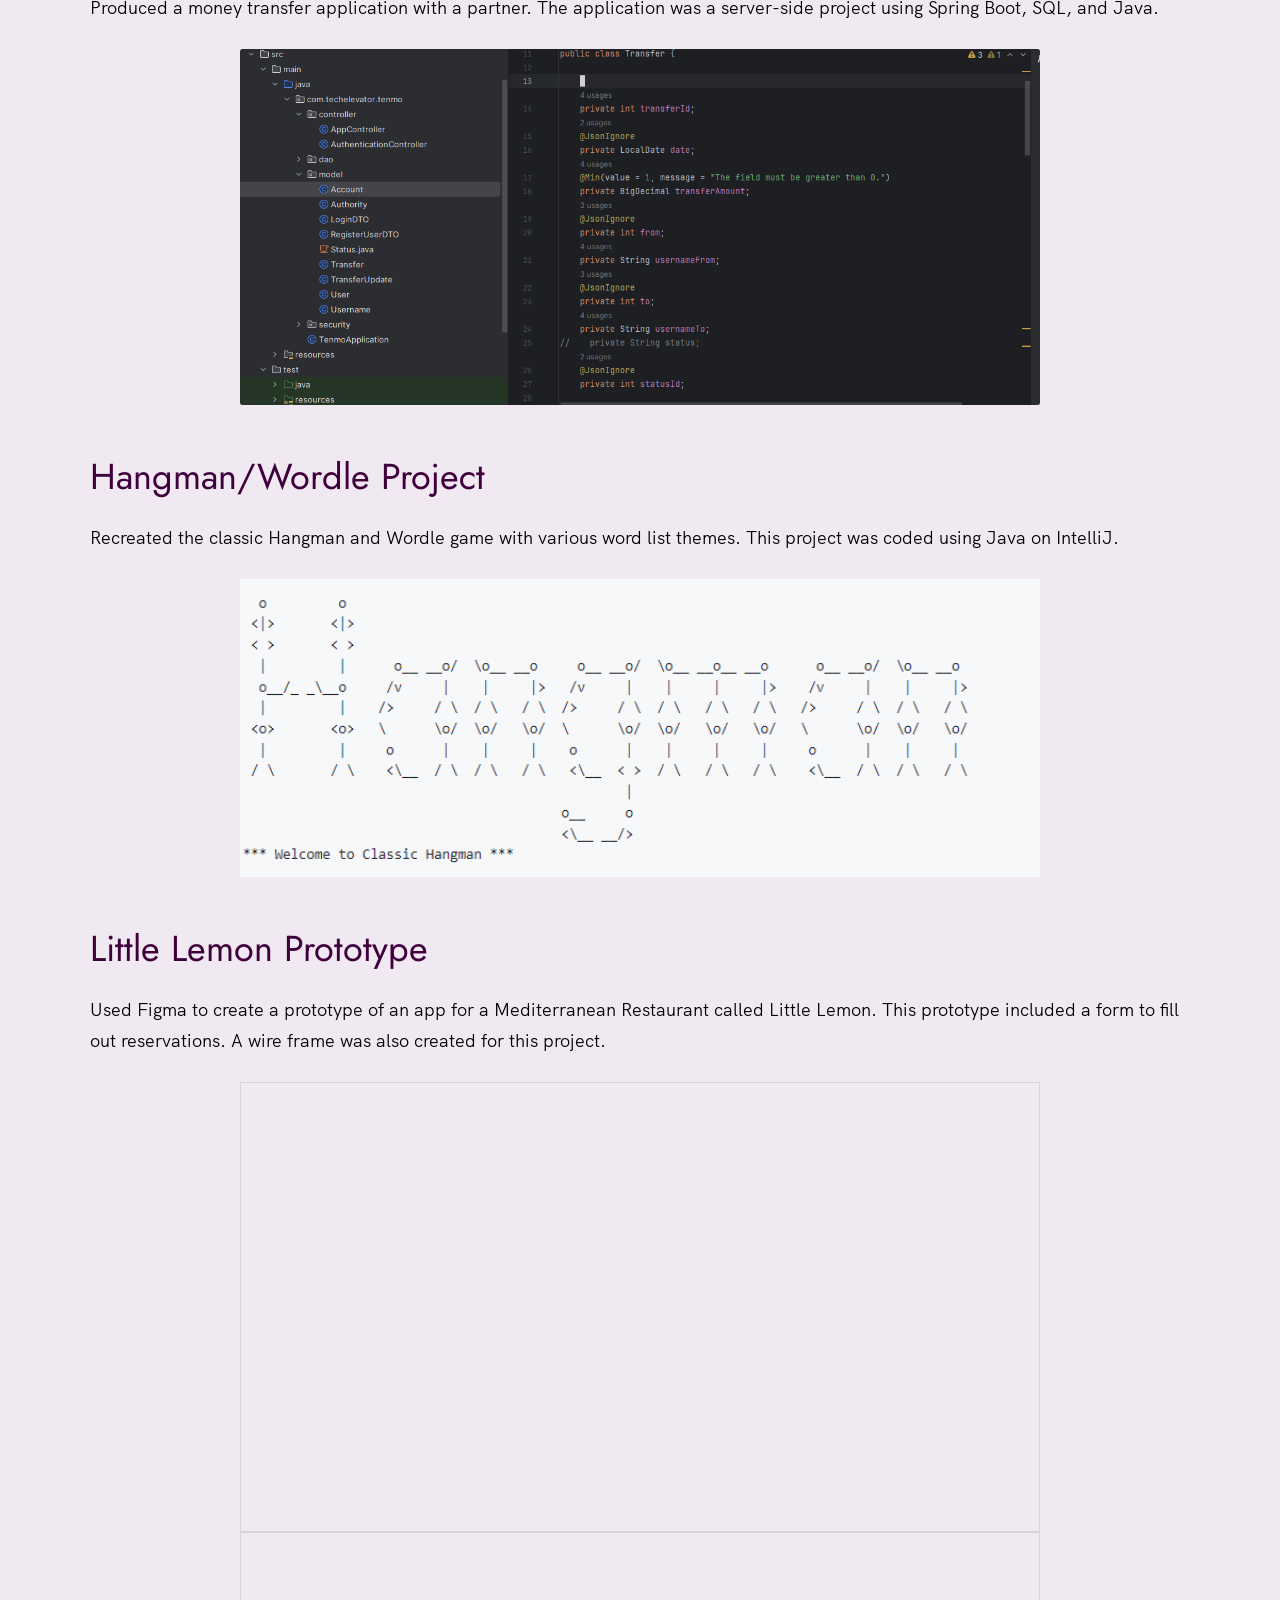
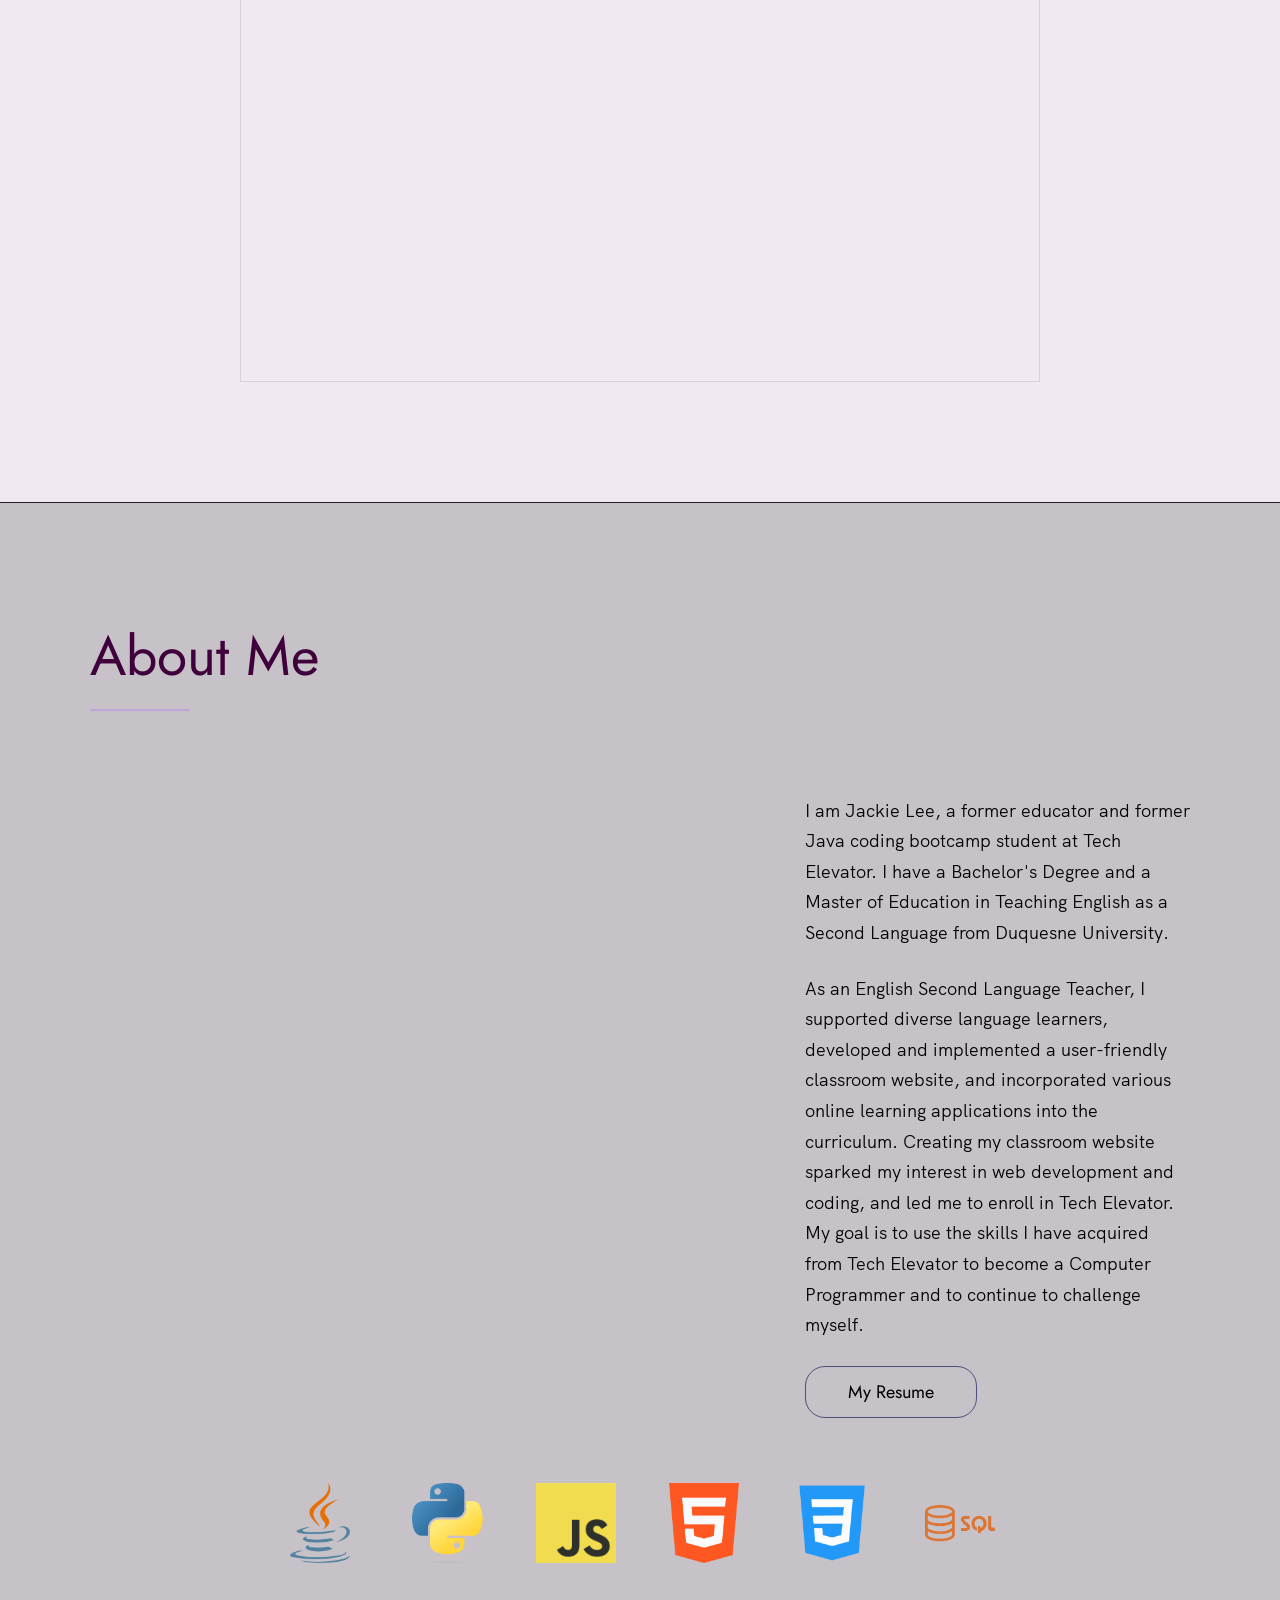
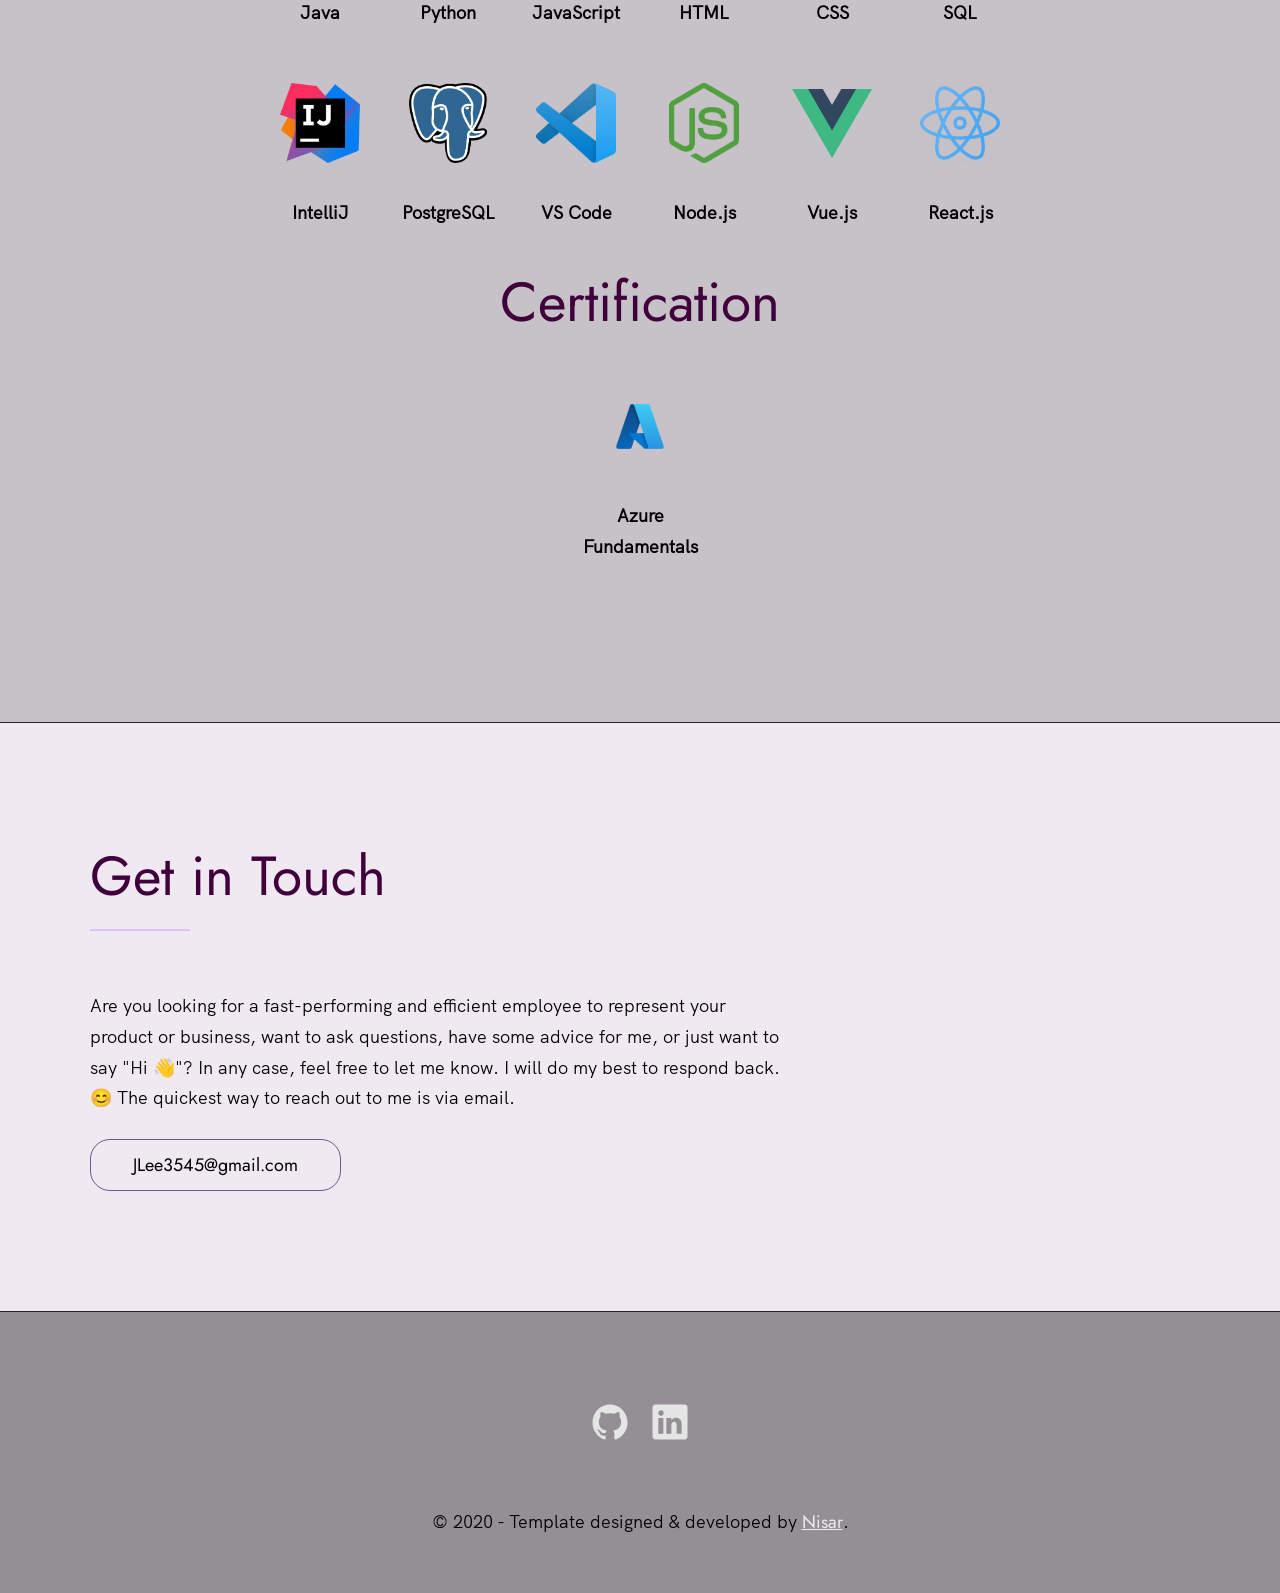
==== commit 841852fd: "update" ====
--- a/index.html
+++ b/index.html
@@ -28,7 +28,6 @@
     <div class="row">
       <nav class="nav" role="navigation">
         <ul class="nav__items">
-          <li class="nav__item"><a href="#skills" class="nav__link">Skills</a></li>
           <li class="nav__item"><a href="#work" class="nav__link">Work</a></li>
           <li class="nav__item"><a href="#about" class="nav__link">About</a></li>
           <li class="nav__item"><a href="#contact" class="nav__link">Contact</a></li>
@@ -51,43 +50,6 @@
   </header>
 
   <main role="main">
-    <!-- ***** Skills ***** -->
-    <section class = "skills" id = "skills">
-      <div class ="row">
-        <h2>My Skills</h2>
-        <div id="skill-container">
-          <div class = "icon">
-            <div class="icon-pic"><img src="./images/java.png" alt="java"/></div>
-            <div class="icon-text"><p><b>Java</b></p></div>
-          </div>
-          <div class = "icon">
-            <div class="icon-pic"><img src="./images/Python.png" alt="Python"/></div>
-            <div class="icon-text"><p><b>Python</b></p>
-            </div>
-          </div>
-          <div class = "icon">
-            <div class="icon-pic"><img src="./images/Javascript.png" alt="Javascript"/></div>
-            <div class="icon-text"><p><b>JavaScript</b></p>
-            </div>
-          </div>
-          <div class = "icon">
-            <div class="icon-pic"><img src="./images/Html.png" alt="html"/></div>
-            <div class="icon-text"><p><b>HTML</b></p>
-            </div>
-          </div>
-          <div class = "icon">
-            <div class="icon-pic"><img src="./images/CSS.png" alt="CSS"/></div>
-            <div class="icon-text"><p><b>CSS</b></p>
-            </div>
-          </div>
-          <div class = "icon">
-            <div class="icon-pic"><img src="./images/SQL.png" alt="SQL"/></div>
-            <div class="icon-text"><p><b>SQL</b></p>
-            </div>
-          </div>
-        </div>
-      </div>
-    </section>
 
     <!-- ***** Work ***** -->
 
@@ -123,8 +85,8 @@
 
             </div>
             <div class="image-container">
-              <div class="work__image-box" class="sage_photo">
-                <img src="./images/Sage-1.png" class="sage_photo" alt="meal-planner project" />
+              <div class="work__image-box">
+                <img src="./images/Sage-1.png" alt="meal-planner project" />
               </div>
             </div>
           </div>
@@ -141,9 +103,9 @@
 
           </div>
           <div class="image-container">
-            <div class="work__image-box" class="sage_photo">
-              <img src="./images/Popflix.png" class="sage_photo" alt="movie-website" />
-              <img src="./images/movie-card.png" class="sage_photo" alt="movie-website" />
+            <div class="work__image-box">
+              <img src="./images/Popflix.png" alt="movie-website" />
+              <img src="./images/movie-card.png" alt="movie-website" />
             </div>
           </div>
         </div>
@@ -160,8 +122,8 @@
 
           </div>
           <div class="image-container">
-            <div class="work__image-box" class="sage_photo">
-              <img src="./images/pong-screenshot.png" class="sage_photo" alt="Pong" />
+            <div class="work__image-box">
+              <img src="./images/pong-screenshot.png" alt="Pong" />
             </div>
           </div>
         </div>
@@ -177,7 +139,7 @@
 
           </div>
           <div class="image-container">
-            <div class="work__image-box" class="sage_photo">
+            <div class="work__image-box">
               <img src="./images/vending-machine.png" class="work__image" alt="Vending Machine Project" />
             </div>
           </div>
@@ -276,6 +238,96 @@
             <img class="about__photo" src="./images/jackie.jpg" alt="" />
           </div>
         </div>
+      </div>
+      <div id="skills">
+        <div class="row">
+          <div id="skill-container">
+            <div class="icon">
+              <div class="icon-pic"><img src="./images/java.png" alt="java" /></div>
+              <div class="icon-text">
+                <p><b>Java</b></p>
+              </div>
+            </div>
+            <div class="icon">
+              <div class="icon-pic"><img src="./images/Python.png" alt="Python" /></div>
+              <div class="icon-text">
+                <p><b>Python</b></p>
+              </div>
+            </div>
+            <div class="icon">
+              <div class="icon-pic"><img src="./images/Javascript.png" alt="Javascript" /></div>
+              <div class="icon-text">
+                <p><b>JavaScript</b></p>
+              </div>
+            </div>
+            <div class="icon">
+              <div class="icon-pic"><img src="./images/Html.png" alt="html" /></div>
+              <div class="icon-text">
+                <p><b>HTML</b></p>
+              </div>
+            </div>
+            <div class="icon">
+              <div class="icon-pic"><img src="./images/CSS.png" alt="CSS" /></div>
+              <div class="icon-text">
+                <p><b>CSS</b></p>
+              </div>
+            </div>
+            <div class="icon">
+              <div class="icon-pic"><img src="./images/SQL.png" alt="SQL" /></div>
+              <div class="icon-text">
+                <p><b>SQL</b></p>
+              </div>
+            </div>
+            <div class="icon">
+              <div class="icon-pic"><img src="./images/intellij.png" alt="IntelliJ" /></div>
+              <div class="icon-text">
+                <p><b>IntelliJ</b></p>
+              </div>
+            </div>
+            <div class="icon">
+              <div class="icon-pic"><img src="./images/Postgres.png" alt="PostgreSQL"></div>
+              <div class="icon-text">
+                <p><b>PostgreSQL</b></p>
+              </div>
+            </div>
+            <div class="icon">
+              <div class="icon-pic"><img src="./images/virtual-studios.png" alt="Visual Studio Code"></div>
+              <div class="icon-text">
+                <p><b>VS Code</b></p>
+              </div>
+            </div>
+            <div class="icon">
+              <div class="icon-pic"><img src="./images/node.png" alt="Node.js"></div>
+              <div class="icon-text">
+                <p><b>Node.js</b></p>
+              </div>
+            </div>
+            <div class="icon">
+              <div class="icon-pic"><img src="./images/vue.png" alt="Vue.js"></div>
+              <div class="icon-text">
+                <p><b>Vue.js</b></p>
+              </div>
+            </div>
+            <div class="icon">
+              <div class="icon-pic"><img src="./images/react.png" alt="React.js"></div>
+              <div class="icon-text">
+                <p><b>React.js</b></p>
+              </div>
+            </div>
+          </div>
+        </div>
+      </div>
+      <div class="row" id="cert">
+        <h2>Certification</h2>
+        <div id="icon-cert">
+          <div class="icon" id="icon-div">
+            <div class="icon-pic"><img src="./images/Azure.png" alt="Microsoft Azure"></div>
+            <div class="icon-text">
+              <p><b>Azure Fundamentals</b></p>
+            </div>
+          </div>
+        </div>
+
       </div>
     </section>
   </main>
--- a/index.css
+++ b/index.css
@@ -107,18 +107,22 @@
     .row {
         padding: 0 var(--gutter-small);
     }
+
+
 }
 
 section {
     padding: var(--gutter-huge) 0;
     border-bottom: var(--border-light);
 }
+
 
 img {
     object-fit: contain;
     max-width: 100%;
     border:#000;
     border-width: 2rem;
+
 }
 
 /* --------------------------------------- */
@@ -541,6 +545,7 @@
     border-radius: .25rem;
     margin: 0px;
     margin-left:0px;
+    width: 80rem;
 }
 
 @media(min-width: 901px) {
@@ -587,7 +592,7 @@
 /* --------------------------------------- */
 
 .about{
-    background-color: #00000063;;
+    background-color: #0000002c;;
 }
 
 .about__content {
@@ -685,7 +690,17 @@
     .footer {
         padding: var(--gutter-medium) 0;
     } 
-}
+
+
+}
+
+@media only screen and (max-width:600px){
+    #skill-container{
+        width: 90vw;
+        margin-left: 12rem;
+    }
+}
+
 
 
 #meal-planner{
@@ -712,9 +727,18 @@
     align-content: center;
     justify-content: space-around;
     flex-wrap: wrap;
-}
-
-#icon-text p{
+    width: 60vw;
+    margin-left: 0px;
+    padding-top: 2rem;
+    border-radius: 1rem;
+    margin-top: 3rem;
+}
+
+.icon-text p{
+    text-align: center;
+}
+
+.icon h2{
     text-align: center;
 }
 
@@ -727,6 +751,32 @@
 }
 
 #skills{
-    background-color: #00000063;;
-}
-
+    display: flex;
+    justify-content: center;
+}
+
+#cert h2{
+    text-align: center;
+    padding-bottom: 1rem;
+    margin-bottom: 1rem;
+}
+
+
+#cert h2::after{
+    display: flex;
+    justify-content: center;
+    background:transparent;
+    margin-bottom: 0px;
+}
+
+#icon-cert{
+    display: flex;
+    justify-content: center;
+}
+
+#icon-div{
+    margin-top: 1rem;
+}
+
+
+
